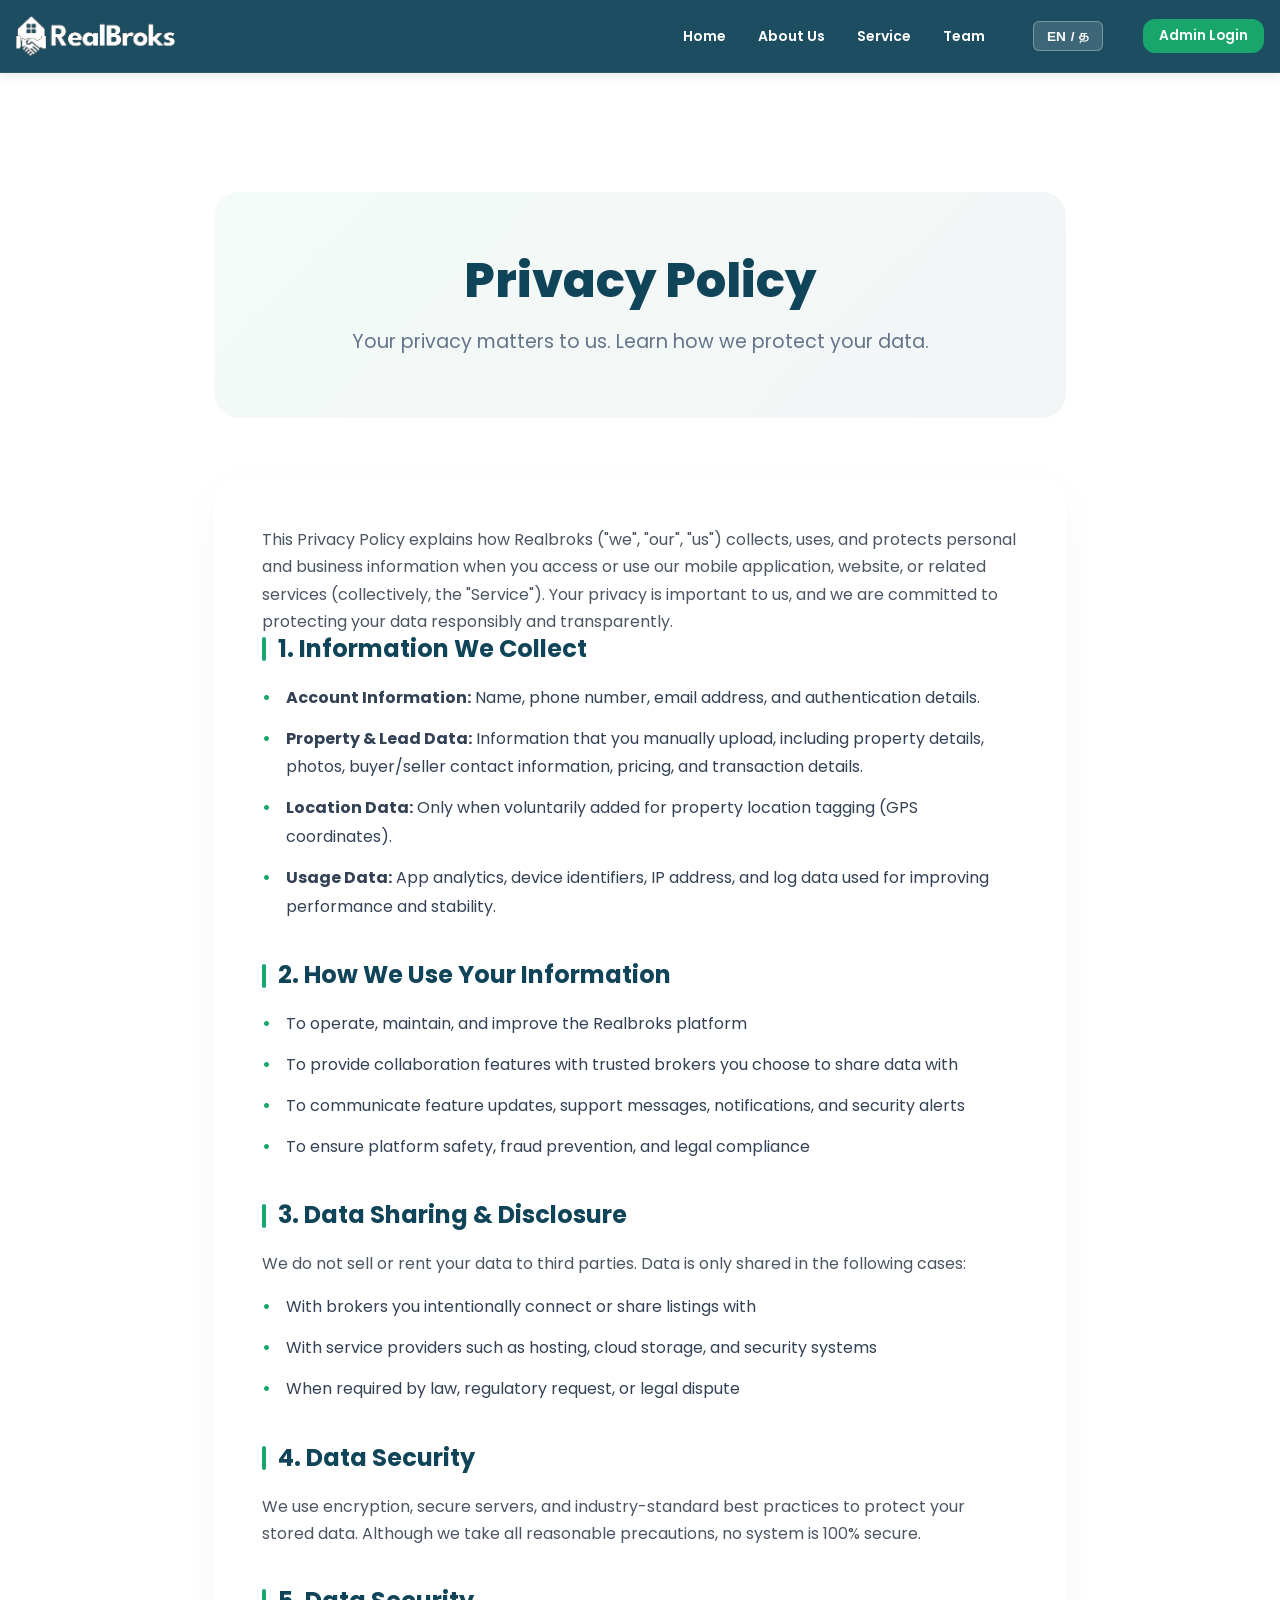
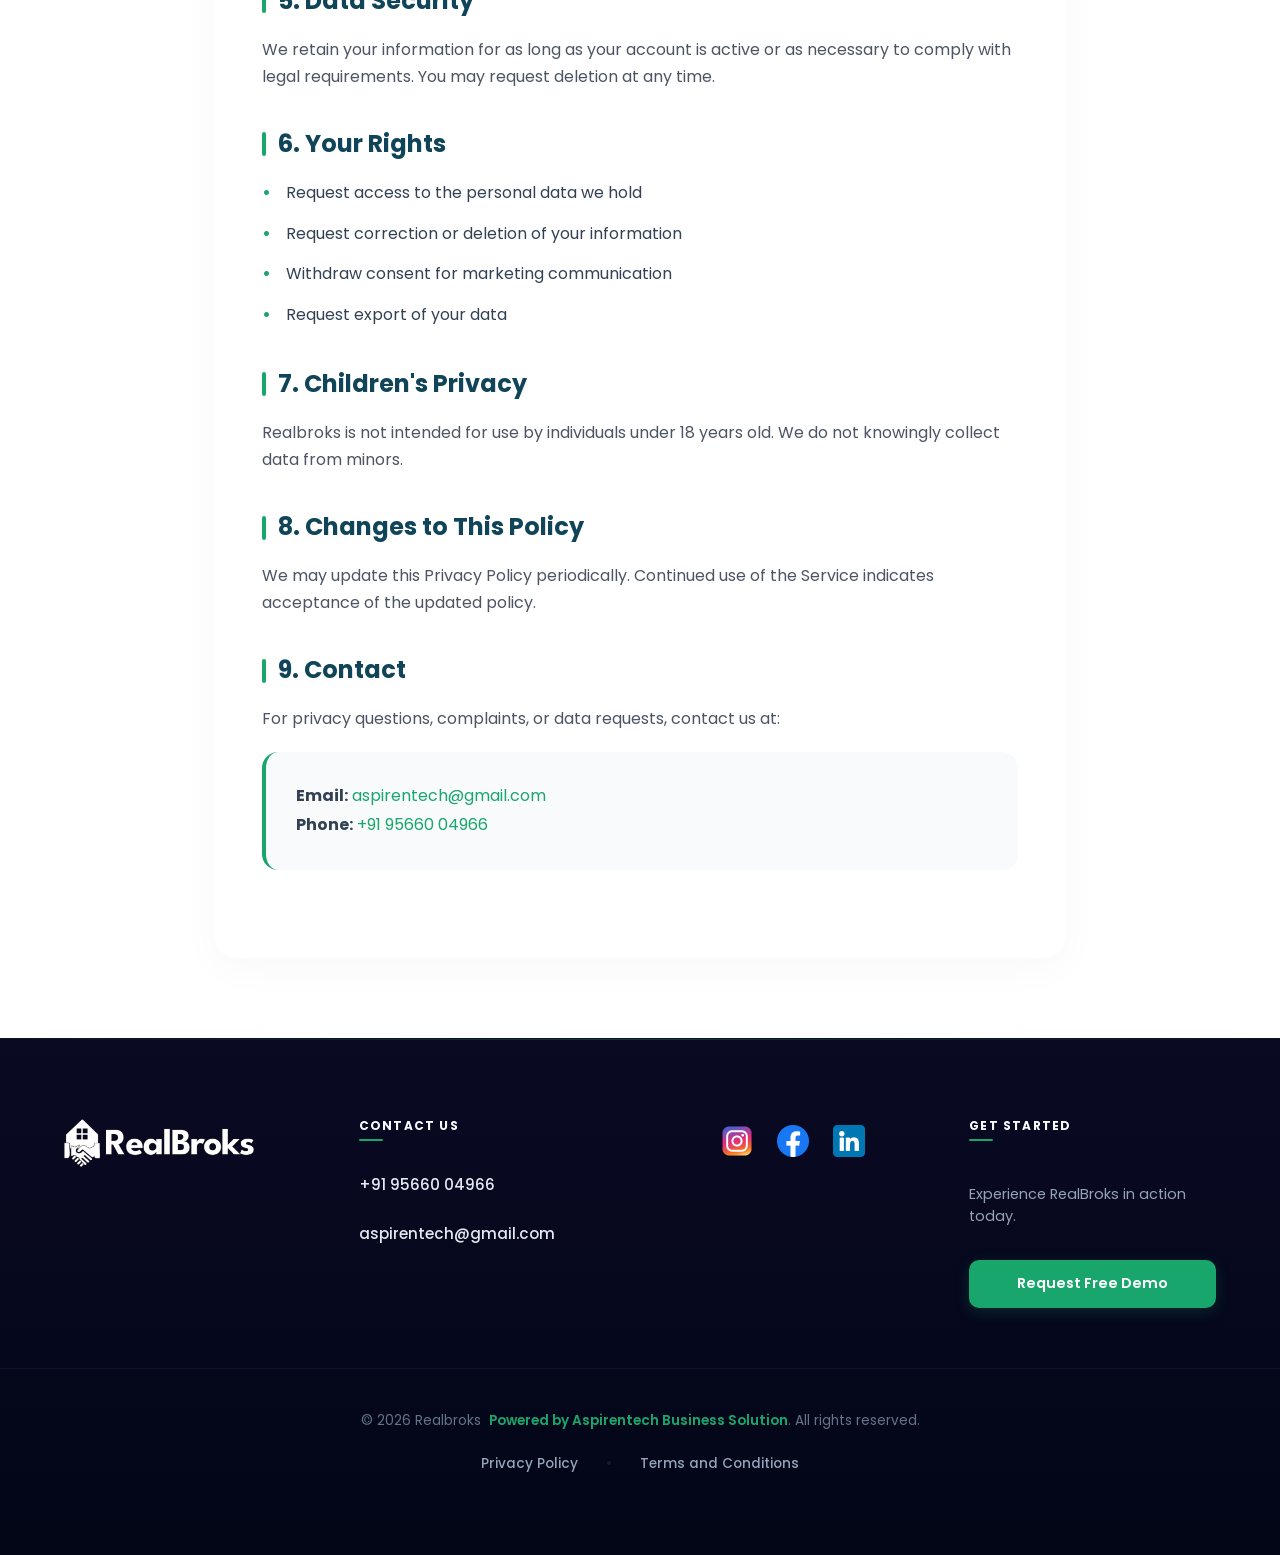
==== privacy/index.html @ 08e3a273 "first commit" ====
<!doctype html>
<html lang="en">

<head>
  <meta charset="utf-8">
  <meta name="viewport" content="width=device-width, initial-scale=1">
  <title>Privacy Policy - RealBroks</title>
  <link href="https://fonts.googleapis.com/css2?family=Nunito+Sans:wght@600;800&display=swap" rel="stylesheet">
  <link rel="icon" type="image/png" sizes="512x512" href="../static/images/favicon_updated.png">
  <link rel="shortcut icon" type="image/png" href="../static/images/favicon_updated.png">
  <link rel="apple-touch-icon" sizes="512x512" href="../static/images/favicon_updated.png">
  <link href="https://fonts.googleapis.com/css2?family=Poppins:wght@400;500;600;700;800&display=swap" rel="stylesheet">
  <link rel="stylesheet" href="../static/css/styles.css">

  <style>
    /* Policy Page Specific Styles */
    .policy-container {
      max-width: 900px;
      margin: 120px auto 80px;
      padding: 0 24px;
    }

    .policy-header {
      text-align: center;
      margin-bottom: 60px;
      padding: 60px 0;
      background: linear-gradient(135deg, rgba(25, 166, 108, 0.05) 0%, rgba(16, 68, 89, 0.05) 100%);
      border-radius: 24px;
    }

    .policy-header h1 {
      font-size: 3rem;
      color: #104459;
      margin-bottom: 16px;
      font-weight: 800;
    }

    .policy-header p {
      font-size: 1.2rem;
      color: #64748b;
      max-width: 600px;
      margin: 0 auto;
    }

    .policy-content {
      background: #ffffff;
      padding: 48px;
      border-radius: 24px;
      box-shadow: 0 10px 40px rgba(0, 0, 0, 0.03);
      line-height: 1.8;
      color: #334155;
    }

    .policy-section {
      margin-bottom: 40px;
    }

    .policy-section h2 {
      font-size: 1.5rem;
      color: #104459;
      margin-bottom: 20px;
      font-weight: 700;
      display: flex;
      align-items: center;
      gap: 12px;
    }

    .policy-section h2::before {
      content: "";
      width: 4px;
      height: 24px;
      background: #19a66c;
      border-radius: 2px;
    }

    .policy-section p {
      margin-bottom: 16px;
    }

    .policy-section ul {
      list-style: none;
      padding-left: 0;
    }

    .policy-section li {
      position: relative;
      padding-left: 24px;
      margin-bottom: 12px;
    }

    .policy-section li::before {
      content: "•";
      position: absolute;
      left: 0;
      color: #19a66c;
      font-weight: bold;
    }

    .contact-info-box {
      background: #f8fafc;
      padding: 30px;
      border-radius: 16px;
      border-left: 4px solid #19a66c;
      margin-top: 20px;
    }

    /* Navbar adjustment for static pages */
    .navbar {
      background: rgba(16, 68, 89, 0.95) !important;
      backdrop-filter: blur(10px);
      box-shadow: 0 2px 10px rgba(0,0,0,0.1);
      position: fixed;
      top: 0;
      width: 100%;
      z-index: 1000;
    }
    
    .navbar .nav-link {
      color: #ffffff !important;
    }

    .lang-toggle-btn {
      background: rgba(255, 255, 255, 0.15);
      border: 1px solid rgba(255, 255, 255, 0.3);
      border-radius: 6px;
      color: #ffffff;
      font-weight: 600;
      font-size: 0.85rem;
      padding: 0.4rem 0.8rem;
      cursor: pointer;
      transition: all 0.3s ease;
      display: flex;
      align-items: center;
      gap: 0.3rem;
    }

    @media (max-width: 768px) {
      .policy-header h1 { font-size: 2.2rem; }
      .policy-content { padding: 30px 20px; }
      .policy-container { margin-top: 100px; }
    }
  </style>
</head>

<body>
  <!-- Header -->
  <nav class="navbar">
    <div class="container">
      <div class="navbar-brand">
        <a href="/">
          <img src="../static/images/RB-White-Logo.png" alt="RealBroks" style="height: 40px;">
        </a>
      </div>
      <ul class="navbar-nav">
        <li><a href="/#home" data-lang="nav-home">Home</a></li>
        <li><a href="/#about" data-lang="nav-about">About Us</a></li>
        <li><a href="/#services" data-lang="nav-services">Service</a></li>
        <li><a href="/#team" data-lang="nav-team">Team</a></li>
        <li style="margin-left: 1rem;">
          <button id="langToggle" class="lang-toggle-btn" aria-label="Switch Language" title="Switch Language">
            <span id="currentLang">EN</span>
            <span class="lang-separator">/</span>
            <span id="nextLang">த</span>
          </button>
        </li>
        <li style="margin-left: 0.5rem;"><a href="/accounts/login/" class="btn btn-primary"
            style="font-size: 0.85rem; padding: 0.4rem 1rem;" data-lang="admin-login">Admin Login</a></li>
      </ul>
    </div>
  </nav>

  <main class="policy-container">
    <div class="policy-header">
      <h1 data-lang="privacy-title">Privacy Policy</h1>
      <p data-lang="privacy-subtitle">Your privacy matters to us. Learn how we protect your data.</p>
    </div>

    <div class="policy-content">
      <p class="mb-5">
        This Privacy Policy explains how Realbroks ("we", "our", "us") collects, uses, and protects personal and business information when you access or use our mobile application, website, or related services (collectively, the "Service"). Your privacy is important to us, and we are committed to protecting your data responsibly and transparently.
      </p>

      <div class="policy-section">
        <h2>1. Information We Collect</h2>
        <ul>
          <li><strong>Account Information:</strong> Name, phone number, email address, and authentication details.</li>
          <li><strong>Property & Lead Data:</strong> Information that you manually upload, including property details, photos, buyer/seller contact information, pricing, and transaction details.</li>
          <li><strong>Location Data:</strong> Only when voluntarily added for property location tagging (GPS coordinates).</li>
          <li><strong>Usage Data:</strong> App analytics, device identifiers, IP address, and log data used for improving performance and stability.</li>
        </ul>
      </div>

      <div class="policy-section">
        <h2>2. How We Use Your Information</h2>
        <ul>
          <li>To operate, maintain, and improve the Realbroks platform</li>
          <li>To provide collaboration features with trusted brokers you choose to share data with</li>
          <li>To communicate feature updates, support messages, notifications, and security alerts</li>
          <li>To ensure platform safety, fraud prevention, and legal compliance</li>
        </ul>
      </div>

      <div class="policy-section">
        <h2>3. Data Sharing & Disclosure</h2>
        <p>We do not sell or rent your data to third parties. Data is only shared in the following cases:</p>
        <ul>
          <li>With brokers you intentionally connect or share listings with</li>
          <li>With service providers such as hosting, cloud storage, and security systems</li>
          <li>When required by law, regulatory request, or legal dispute</li>
        </ul>
      </div>

      <div class="policy-section">
        <h2>4. Data Security</h2>
        <p>We use encryption, secure servers, and industry-standard best practices to protect your stored data. Although we take all reasonable precautions, no system is 100% secure.</p>
      </div>

      <div class="policy-section">
        <h2>5. Data Security</h2>
        <p>We retain your information for as long as your account is active or as necessary to comply with legal requirements. You may request deletion at any time.</p>
      </div>

      <div class="policy-section">
        <h2>6. Your Rights</h2>
        <ul>
          <li>Request access to the personal data we hold</li>
          <li>Request correction or deletion of your information</li>
          <li>Withdraw consent for marketing communication</li>
          <li>Request export of your data</li>
        </ul>
      </div>

      <div class="policy-section">
        <h2>7. Children's Privacy</h2>
        <p>Realbroks is not intended for use by individuals under 18 years old. We do not knowingly collect data from minors.</p>
      </div>

      <div class="policy-section">
        <h2>8. Changes to This Policy</h2>
        <p>We may update this Privacy Policy periodically. Continued use of the Service indicates acceptance of the updated policy.</p>
      </div>

      <div class="policy-section">
        <h2>9. Contact</h2>
        <p>For privacy questions, complaints, or data requests, contact us at:</p>
        <div class="contact-info-box">
          <strong>Email:</strong> <a href="mailto:aspirentech@gmail.com" style="color: #19a66c; text-decoration: none;">aspirentech@gmail.com</a><br>
          <strong>Phone:</strong> <a href="tel:+919566004966" style="color: #19a66c; text-decoration: none;">+91 95660 04966</a>
        </div>
      </div>
    </div>
  </main>

  <!-- Premium Footer -->
  <footer id="main-footer" class="realbroks-footer">
    <div class="footer-content">
      <!-- Brand Column -->
      <div class="footer-column brand-column">
        <img src="../static/images/RB-White-Logo.png" alt="RealBroks Logo" class="footer-logo">
      </div>

      <!-- Contact Information Column -->
      <div class="footer-column contact-column">
        <h4 class="footer-section-label" data-lang="footer-contact">CONTACT INFORMATION:</h4>
        <div class="contact-detail">
          <a href="tel:+918870500106" class="contact-link">+91 95660 04966</a>
        </div>
        <div class="contact-detail">
          <a href="mailto:aspirentech@gmail.com" class="contact-link">aspirentech@gmail.com</a>
        </div>
      </div>

      <!-- Social Icons Column -->
      <div class="footer-column social-column">
        <div class="social-icons">
          <a href="https://www.instagram.com/aspiren_tech/" target="_blank" rel="noopener noreferrer"
            class="social-icon social-icon--instagram" aria-label="Follow RealBroks on Instagram">
            <img src="../static/images/instagram.png" alt="Instagram">
          </a>
          <a href="" target="_blank" rel="noopener noreferrer" class="social-icon social-icon--facebook"
            aria-label="Follow RealBroks on Facebook">
            <img src="../static/images/facebook.png" alt="Facebook">
          </a>
          <a href="https://www.linkedin.com/company/aspirentech/posts/?feedView=all" target="_blank"
            rel="noopener noreferrer" class="social-icon social-icon--linkedin"
            aria-label="Follow RealBroks on LinkedIn">
            <img src="../static/images/linkedin.png" alt="LinkedIn">
          </a>
        </div>
      </div>

      <!-- Demo Call Column -->
      <div class="footer-column demo-column">
        <h4 class="footer-section-label" data-lang="footer-demo">REQUEST A FREE DEMO:</h4>
        <p class="footer-demo-text" data-lang="footer-demo-text">Experience RealBroks in action today.</p>
        <a href="tel:+918870500106" class="btn btn-primary demo-call-btn" data-lang="demo-button">
          Call
        </a>
      </div>

    </div>

    <!-- Footer Bottom -->
    <div class="footer-bottom">
      <p class="copyright">&copy; 2026 Realbroks <a href="https://www.aspirentech.com/" target="_blank"
          rel="noopener noreferrer" class="tecstellar-link" data-lang="powered-by">Powered by Aspirentech Business
          Solution</a>. <span data-lang="rights">All rights reserved.</span></p>

      <div class="footer-links">
        <a href="/privacy/" class="footer-link" data-lang="privacy">Privacy Policy</a>
        <span class="footer-link-separator">•</span>
        <a href="/terms-conditions/" class="footer-link" data-lang="terms">Terms and Conditions</a>
      </div>
    </div>
  </footer>

  <script>
    // Translation data
    const translations = {
      en: {
        'nav-home': 'Home',
        'nav-about': 'About Us',
        'nav-services': 'Service',
        'nav-team': 'Team',
        'admin-login': 'Admin Login',
        'footer-contact': 'CONTACT US',
        'footer-demo': 'GET STARTED',
        'demo-button': 'Request Free Demo',
        'powered-by': 'Powered by Aspirentech Business Solution',
        'rights': 'All rights reserved.',
        'privacy': 'Privacy Policy',
        'terms': 'Terms and Conditions'
      },
      ta: {
        'nav-home': 'முகப்பு',
        'nav-about': 'எங்களை பற்றி',
        'nav-services': 'சேவை',
        'nav-team': 'குழு',
        'admin-login': 'நிர்வாக உள்நுழைவு',
        'footer-contact': 'எங்களைத் தொடர்பு கொள்ளுங்கள்',
        'footer-demo': 'தொடங்குங்கள்',
        'demo-button': 'இலவச டெமோவைக் கோருங்கள்',
        'powered-by': 'Aspirentech Business Solution-ஆல் இயக்கப்படுகிறது',
        'rights': 'அனைத்து உரிமைகளும் பாதுகாக்கப்பட்டவை.',
        'privacy': 'தனியுரிமைக் கொள்கை',
        'terms': 'விதிமுறைகள் மற்றும் நிபந்தனைகள்'
      }
    };

    let currentLang = localStorage.getItem('language') || 'en';

    function updateLanguage(lang) {
      currentLang = lang;
      localStorage.setItem('language', lang);
      document.querySelectorAll('[data-lang]').forEach(element => {
        const key = element.getAttribute('data-lang');
        if (translations[lang] && translations[lang][key]) {
          element.textContent = translations[lang][key];
        }
      });
      const currentLangSpan = document.getElementById('currentLang');
      const nextLangSpan = document.getElementById('nextLang');
      if (currentLangSpan && nextLangSpan) {
        if (lang === 'en') {
          currentLangSpan.textContent = 'EN';
          nextLangSpan.textContent = 'த';
        } else {
          currentLangSpan.textContent = 'த';
          nextLangSpan.textContent = 'EN';
        }
      }
    }

    document.addEventListener('DOMContentLoaded', function () {
      const langToggle = document.getElementById('langToggle');
      if (langToggle) {
        langToggle.addEventListener('click', function () {
          const newLang = currentLang === 'en' ? 'ta' : 'en';
          updateLanguage(newLang);
        });
      }
      updateLanguage(currentLang);
    });
  </script>
</body>

</html>
---- static/css/styles.css ----
/* =============================================
   RealBroks Modern SaaS Design System
   Inspired by BuildFormula layout & spacing
   ============================================= */

/* === CSS Variables === */
/* Custom Scrollbar */
::-webkit-scrollbar {
  width: 10px;
}

::-webkit-scrollbar-track {
  background: #020617;
}

::-webkit-scrollbar-thumb {
  background: #1e293b;
  border-radius: 5px;
  border: 2px solid #020617;
}

::-webkit-scrollbar-thumb:hover {
  background: #19a66c;
}

/* Selection Color */
::selection {
  background-color: rgba(25, 166, 108, 0.3);
  color: #ffffff;
}

:root {
  /* Brand Colors */
  --brand-primary: #19a66c;
  --brand-primary-hover: #158a5a;
  --brand-gradient: linear-gradient(135deg, #0d4a35 0%, #127a52 50%, #19a66c 100%);
  --brand-gradient-dark: linear-gradient(135deg, #0b3b2a 0%, #0f5c42 50%, #158654 100%);
  --brand-on-gradient: #e8f5f0;

  /* Neutral Palette */
  --color-white: #ffffff;
  --color-gray-50: #f9fafb;
  --color-gray-100: #f3f4f6;
  --color-gray-200: #e5e7eb;
  --color-gray-300: #d1d5db;
  --color-gray-400: #9ca3af;
  --color-gray-500: #6b7280;
  --color-gray-600: #4b5563;
  --color-gray-700: #374151;
  --color-gray-800: #1f2937;
  --color-gray-900: #111827;

  /* Semantic Colors */
  --text-primary: #104459;
  --text-secondary: var(--color-gray-600);
  --text-muted: var(--color-gray-500);
  --bg-main: var(--color-white);
  --bg-secondary: var(--color-gray-50);
  --border-color: var(--color-gray-200);

  /* Typography */
  --font-family: 'Poppins', 'DM Sans', ui-sans-serif, system-ui, -apple-system, 'Segoe UI', Roboto, Helvetica, Arial, sans-serif;
  --font-size-xs: 0.75rem;
  --font-size-sm: 0.875rem;
  --font-size-base: 1rem;
  --font-size-lg: 1.125rem;
  --font-size-xl: 1.25rem;
  --font-size-2xl: 1.5rem;
  --font-size-3xl: 1.875rem;
  --font-size-4xl: 2.25rem;
  --font-size-5xl: 3rem;
  --font-size-6xl: 3.75rem;

  /* Spacing */
  --spacing-xs: 0.5rem;
  --spacing-sm: 0.75rem;
  --spacing-md: 1rem;
  --spacing-lg: 1.5rem;
  --spacing-xl: 2rem;
  --spacing-2xl: 3rem;
  --spacing-3xl: 4rem;
  --spacing-4xl: 6rem;

  /* Borders & Radius */
  --radius-sm: 0.5rem;
  --radius-md: 0.75rem;
  --radius-lg: 1rem;
  --radius-xl: 1.5rem;

  /* Shadows */
  --shadow-sm: 0 1px 2px 0 rgba(0, 0, 0, 0.05);
  --shadow-md: 0 4px 6px -1px rgba(0, 0, 0, 0.1);
  --shadow-lg: 0 10px 15px -3px rgba(0, 0, 0, 0.1);
  --shadow-xl: 0 20px 25px -5px rgba(0, 0, 0, 0.1);

  /* Container */
  --container-max-width: 1200px;
  --section-spacing: 5rem;
}

/* === Reset & Base Styles === */
*,
*::before,
*::after {
  box-sizing: border-box;
  margin: 0;
  padding: 0;
}

html {
  -webkit-font-smoothing: antialiased;
  -moz-osx-font-smoothing: grayscale;
  overflow-x: hidden;
}

body {
  margin: 0;
  padding-top: 72px;
  /* Space for fixed navbar */
  font-family: var(--font-family);
  color: var(--text-primary);
  background: var(--bg-main);
  line-height: 1.6;
  font-size: var(--font-size-base);
  overflow-x: hidden;
  width: 100%;
}

/* === Typography === */
h1,
h2,
h3,
h4,
h5,
h6 {
  font-weight: 700;
  line-height: 1.2;
  color: #104459;
}

h1 {
  font-size: var(--font-size-5xl);
  font-weight: 800;
}

h2 {
  font-size: var(--font-size-4xl);
  font-weight: 700;
}

h3 {
  font-size: var(--font-size-2xl);
  font-weight: 600;
}

p {
  line-height: 1.7;
  color: var(--text-secondary);
}

/* === Layout Utilities === */
.container {
  max-width: var(--container-max-width);
  margin: 0 auto;
  padding: 0 var(--spacing-lg);
}

@media (max-width: 768px) {
  .container {
    padding: 0 var(--spacing-md);
  }
}

@media (max-width: 480px) {
  .container {
    padding: 0 var(--spacing-sm);
  }
}

.section {
  padding: var(--section-spacing) 0;
  scroll-margin-top: 90px;
}

.section-sm {
  padding: var(--spacing-3xl) 0;
}

.about-gradient {
  background: linear-gradient(135deg, #f0fdf8 0%, #e8f5f0 50%, #f0f9f7 100%);
}

/* === Navigation === */
.navbar {
  position: fixed;
  top: 0;
  left: 0;
  right: 0;
  width: 100%;
  z-index: 100;
  background: var(--brand-gradient);
  border-bottom: 1px solid rgba(255, 255, 255, 0.08);
  backdrop-filter: blur(10px);
  color: var(--color-white);
  transition: background 0.3s ease, box-shadow 0.3s ease, border-color 0.3s ease;
}

.navbar.scrolled {
  background: var(--color-white);
  box-shadow: var(--shadow-lg);
  border-bottom-color: rgba(0, 0, 0, 0.06);
  color: var(--text-primary);
}

.navbar .container {
  display: flex;
  align-items: center;
  justify-content: space-between;
  height: 72px;
  padding: 0 var(--spacing-md);
  max-width: 100%;
  width: 100%;
  box-sizing: border-box;
}

.navbar-brand {
  display: flex;
  align-items: center;
}

.navbar-brand img {
  height: 36px;
  width: auto;
  display: block;
}

.navbar-nav {
  display: flex;
  align-items: center;
  gap: var(--spacing-xl);
  list-style: none;
  margin: 0;
  padding: 0;

  flex-wrap: nowrap;
}

/* Mobile Navbar Styles */
@media (max-width: 768px) {
  body {
    padding-top: 60px;
  }

  .navbar .container {
    padding: 0 var(--spacing-sm);
    height: auto;
    min-height: 60px;
    flex-wrap: wrap;
  }

  .navbar-brand {
    flex: 0 0 auto;
  }

  .navbar-brand img {
    height: 28px;
  }

  .navbar-nav {
    gap: var(--spacing-sm);
    flex-wrap: wrap;
    justify-content: flex-end;
    flex: 1 1 auto;
  }

  .navbar-nav li {
    margin: 0;
  }

  .navbar-nav li a {
    font-size: 0.75rem;
    padding: 0.3rem 0.5rem;
  }

  .navbar-nav li .lang-toggle-btn {
    font-size: 0.75rem;
    padding: 0.3rem 0.6rem;
  }

  .navbar-nav li .btn-primary {
    font-size: 0.75rem;
    padding: 0.3rem 0.8rem;
  }
}

@media (max-width: 480px) {
  body {
    padding-top: 80px;
    /* Extra space for stacked navbar on very small screens */
  }

  .navbar .container {
    flex-direction: column;
    align-items: flex-start;
    padding: var(--spacing-sm);
    min-height: auto;
  }

  .navbar-brand {
    width: 100%;
    margin-bottom: var(--spacing-xs);
  }

  .navbar-nav {
    width: 100%;
    justify-content: space-between;
    gap: var(--spacing-xs);
  }

  .navbar-nav li {
    flex: 0 0 auto;
  }

  .navbar-nav li a {
    font-size: 0.7rem;
    padding: 0.25rem 0.4rem;
  }

  .navbar-nav li .lang-toggle-btn {
    font-size: 0.7rem;
    padding: 0.25rem 0.5rem;
  }

  .navbar-nav li .btn-primary {
    font-size: 0.7rem;
    padding: 0.25rem 0.6rem;
  }
}

.navbar-nav a {
  text-decoration: none;
  color: var(--color-white);
  font-weight: 600;
  font-size: var(--font-size-sm);
  transition: color 0.2s ease;
}

.navbar-nav a:hover {
  color: var(--brand-on-gradient);
}

.navbar.scrolled .navbar-nav a {
  color: var(--text-primary);
}

.navbar.scrolled .navbar-nav a:hover {
  color: var(--brand-primary);
}

.navbar-nav .nav-dropdown {
  position: relative;
}

.navbar-nav .dropdown-toggle {
  cursor: pointer;
  display: flex;
  align-items: center;
  gap: 0.25rem;
}

.navbar-nav .dropdown-menu {
  position: absolute;
  top: 100%;
  left: 0;
  margin-top: 0.5rem;
  min-width: 240px;
  background: var(--bg-main);
  border: 1px solid var(--border-color);
  border-radius: var(--radius-lg);
  box-shadow: var(--shadow-lg);
  display: none;
  padding: var(--spacing-xs);
}

.navbar-nav .nav-dropdown:hover .dropdown-menu {
  display: block;
}

.dropdown-menu a {
  display: block;
  padding: var(--spacing-sm) var(--spacing-md);
  border-radius: var(--radius-sm);
  color: var(--text-primary);
  transition: background 0.2s ease;
}

.dropdown-menu a:hover {
  background: var(--bg-secondary);
  color: var(--brand-primary);
}

/* === Buttons === */
.btn {
  display: inline-flex;
  align-items: center;
  justify-content: center;
  padding: 0.75rem 1.5rem;
  font-weight: 600;
  font-size: var(--font-size-sm);
  border-radius: var(--radius-md);
  text-decoration: none;
  cursor: pointer;
  border: none;
  transition: all 0.2s ease;
  font-family: var(--font-family);
}

.btn-primary {
  background: var(--brand-primary);
  color: var(--color-white);
}

.admin-login__icon {
  font-size: 0.8em;
  line-height: 1;
  margin-right: 0.4rem;
  display: inline-flex;
  align-items: center;
}

.btn-primary:hover {
  background: var(--brand-primary-hover);
  transform: translateY(-1px);
  box-shadow: var(--shadow-md);
}

.btn-secondary {
  background: var(--color-white);
  color: var(--text-primary);
  border: 2px solid var(--border-color);
}

.btn-secondary:hover {
  border-color: var(--brand-primary);
  color: var(--brand-primary);
}

.btn-lg {
  padding: 1rem 2rem;
  font-size: var(--font-size-base);
}

/* === Hero Section === */
.hero {
  padding: var(--spacing-4xl) 0;
  background: linear-gradient(180deg, var(--bg-secondary) 0%, var(--bg-main) 100%);
}

.hero-brand {
  background: var(--brand-gradient);
  color: var(--brand-on-gradient);
  min-height: 80vh;
  display: flex;
  align-items: center;
  position: relative;
  overflow: hidden;
  padding: 70px 0 85px;
}

.hero-brand::before {
  content: "";
  position: absolute;
  inset: 0;

  background-image: url("data:image/svg+xml,%3Csvg xmlns='http://www.w3.org/2000/svg' width='260' height='260' viewBox='0 0 260 260'%3E%3Cg fill='none' stroke='rgba(255,255,255,0.16)' stroke-width='2' stroke-linecap='round' stroke-linejoin='round'%3E%3Cpath d='M30 76 L54 56 L78 76'/%3E%3Cpath d='M38 76 V104 H70 V76'/%3E%3Cpath d='M48 104 V92 H60 V104'/%3E%3Cpath d='M176 84 L196 66 L216 84'/%3E%3Cpath d='M182 84 V108 H210 V84'/%3E%3Cpath d='M190 108 V98 H202 V108'/%3E%3Cpath d='M150 140 L170 120 L190 140'/%3E%3Cpath d='M156 140 V168 H184 V140'/%3E%3Cpath d='M164 168 V156 H176 V168'/%3E%3Cpath d='M86 196 L104 182 L122 196'/%3E%3Cpath d='M90 196 V220 H118 V196'/%3E%3Cpath d='M96 220 V208 H112 V220'/%3E%3Cpath d='M118 216 C140 202 170 202 192 216'/%3E%3Ccircle cx='214' cy='148' r='5'/%3E%3Ccircle cx='136' cy='120' r='4'/%3E%3C/g%3E%3C/svg%3E");
  background-size: 260px 260px;
  background-repeat: repeat;
  opacity: 0.5;
  pointer-events: none;
  z-index: 0;
  animation: heroPatternFloat 5s ease-in-out infinite;
}

.hero-brand::after {
  content: "";
  position: absolute;
  inset: 0;
  background-image: url("data:image/svg+xml,%3Csvg xmlns='http://www.w3.org/2000/svg' width='320' height='320' viewBox='0 0 320 320'%3E%3Cg fill='none' stroke='rgba(255,255,255,0.2)' stroke-width='2' stroke-linecap='round' stroke-linejoin='round'%3E%3Cpath d='M40 90 L62 72 L84 90'/%3E%3Cpath d='M46 90 V114 H78 V90'/%3E%3Cpath d='M54 114 V102 H70 V114'/%3E%3Cpath d='M210 190 L232 172 L254 190'/%3E%3Cpath d='M216 190 V214 H248 V190'/%3E%3Cpath d='M224 214 V202 H240 V214'/%3E%3C/g%3E%3C/svg%3E");
  background-size: 320px 320px;
  background-repeat: repeat;
  opacity: 0.8;
  pointer-events: none;
  z-index: 0;
  animation: heroPatternFloat 6s ease-in-out infinite reverse;
}

@keyframes heroPatternFloat {
  0% {
    transform: translateY(0);
  }

  50% {
    transform: translateY(-8px);
  }

  100% {
    transform: translateY(0);
  }
}

.hero-asset-right {
  position: absolute;
  top: -28px;
  right: max(2rem, 1in);
  width: min(480px, 46vw);
  max-width: calc(50vw - 2rem);
  height: auto;
  object-fit: contain;
  z-index: 2;
  pointer-events: none;
  filter: drop-shadow(0 22px 40px rgba(0, 0, 0, 0.25));
  transform: translate3d(0, 0, 0);
  transition: transform 0.2s ease, filter 0.25s ease;
  will-change: transform, filter;
}

@media (max-width: 1024px) {
  .hero-asset-right {
    right: 1rem;
    width: min(400px, 45vw);
    max-width: calc(50vw - 1rem);
  }
}

@media (max-width: 768px) {
  .hero-asset-right {
    position: relative;
    top: 0;
    right: auto;
    width: 100%;
    max-width: 100%;
    margin: 2rem auto;
    display: block;
    transform: translate(0, 0) !important;
  }

  .hero-brand>div {
    display: flex;
    flex-direction: column;
    align-items: center;
    min-height: auto !important;
    margin-bottom: 1rem !important;
    padding: 0 var(--spacing-md);
  }

  .hero-brand__content {
    margin-left: 0 !important;
    margin-top: 1rem !important;
    text-align: center;
    max-width: 100%;
    padding: 0;
    width: 100%;
  }

  .hero-brand__text {
    min-height: auto !important;
  }

  .hero-store-placeholders {
    justify-content: center !important;
    position: relative !important;
    left: auto !important;
    bottom: auto !important;
    margin-top: 1.5rem;
    gap: 12px !important;
  }

  .store-placeholder {
    width: 140px !important;
    height: 44px !important;
  }

  .hero-brand__content h1 {
    font-size: clamp(1.5rem, 6vw, 2rem) !important;
    margin-bottom: var(--spacing-sm) !important;
  }

  .hero-brand__content p {
    font-size: clamp(0.85rem, 3vw, 0.95rem) !important;
    margin-top: 0.5rem !important;
  }
}

@media (max-width: 480px) {
  .hero-brand>div {
    padding: 0 var(--spacing-sm);
  }

  .hero-asset-right {
    margin: 1rem auto;
  }

  .hero-brand__content {
    margin-top: 0.5rem !important;
  }

  .hero-store-placeholders {
    flex-direction: column;
    align-items: center;
    gap: 10px !important;
  }

  .store-placeholder {
    width: 160px !important;
    height: 48px !important;
  }
}

.hero-brand .container {
  display: flex;
  justify-content: flex-start;
  width: 100%;
  padding-left: var(--spacing-md);
  padding-right: var(--spacing-md);
  position: relative;
  z-index: 1;
}

.hero-brand::after {
  content: "";
  position: absolute;
  left: 0;
  right: 0;
  bottom: 0;
  height: 0;
  background: none;
  z-index: 1;
  pointer-events: none;
}

.hero-wave {

  position: absolute;
  width: 320px;
  height: 320px;
  opacity: 1;
  pointer-events: none;
}

.hero-wave--tl {
  top: -60px;
  left: -80px;
}

.hero-wave--br {
  bottom: -80px;
  right: -110px;
  transform: rotate(6deg);
}

.hero-circle {
  position: absolute;
  border-radius: 50%;
  border: 2px solid rgba(255, 255, 255, 0.14);
  pointer-events: none;
}

.hero-circle--lg {
  width: 220px;
  height: 220px;
  left: 8%;
  top: 12%;
  border-color: rgba(255, 255, 255, 0.18);
}

.hero-circle--md {
  width: 150px;
  height: 150px;
  right: 14%;
  bottom: 18%;
  border-color: rgba(255, 255, 255, 0.14);
}

.hero-circle--sm {
  width: 90px;
  height: 90px;
  right: 18%;
  bottom: 24%;
  border-color: rgba(255, 255, 255, 0.12);
}

.hero-circle--white {
  width: 1500px;
  height: 1500px;
  right: -350px;
  top: 360px;
  background: #ffffff;
  border: none;
  opacity: 1;
}

/* Tilted diamond card over the circle */
.hero-card {
  position: absolute;
  width: 300px;
  height: 300px;
  right: 260px;
  top: 200px;
  background: transparent;
  padding: 0;
  border-radius: 28px;
  box-shadow: 0 24px 50px rgba(0, 0, 0, 0.25),
    0 8px 16px rgba(0, 0, 0, 0.15),
    inset 0 -3px 6px rgba(0, 0, 0, 0.05);
  display: none;
  place-items: center;
  z-index: 3;
  transform-style: preserve-3d;
  transition: transform 0.1s ease-out;
  transform: rotate(-45deg);
}

.hero-card__inner {
  width: 100%;
  height: 100%;
  display: flex;
  align-items: center;
  justify-content: center;
  color: #104459;
  font-weight: 700;
  clip-path: polygon(50% 0%,
      100% 50%,
      50% 100%,
      0% 50%);
  border-radius: 22px;
  background: #ffffff;
  overflow: hidden;
  transform: rotate(45deg);
}

.hero-brand__content {
  position: relative;
  z-index: 2;
}

.hero-brand__content {
  text-align: left;
  max-width: 560px;
  margin: 0;
  margin-top: 2rem;
}

.hero-brand__text {
  min-height: clamp(170px, 22vw, 230px);
}

.hero-brand__content h1 {
  color: #ffffff;
  font-size: clamp(2rem, 5.5vw, 3.2rem);
  margin: 0 0 var(--spacing-md);
  line-height: 1.15;
}

.hero-brand__content p {
  color: #d2ede1;
  font-size: clamp(0.9rem, 1.6vw, 1.05rem);
  margin: 1rem 0 0;
  line-height: 1.7;
}

.hero-brand__actions {
  display: flex;
  gap: 0.75rem;
  justify-content: flex-start;
  margin-top: 1.5rem;
  flex-wrap: wrap;
}

.hero-store-links {
  align-items: center;
  gap: -0.05rem;
}

.hero-store-link {
  display: inline-flex;
  align-items: center;
  justify-content: center;
  transition: transform 0.2s ease, filter 0.2s ease;
}

.hero-store-link img {
  height: 100px;
  width: 300px;
  display: block;
  object-fit: contain;
}

.hero-store-link:hover {
  transform: translateY(-2px);
  filter: drop-shadow(0 10px 18px rgba(0, 0, 0, 0.25));
}

.hero-brand__actions .btn {
  padding: 0.65rem 1.45rem;
  font-size: 0.9rem;
}

.hero-brand__ghost {
  border: 2px solid #ffffff;
  background: transparent;
  color: #ffffff;
}

.hero-brand__ghost:hover {
  background: rgba(255, 255, 255, 0.1);
  color: #ffffff;
}

.hero-brand__solid {
  background: linear-gradient(90deg, #19a66c 0%, #158a5a 100%);
  border: none;
  color: #ffffff;
  box-shadow: 0 8px 24px rgba(21, 138, 90, 0.35);
}

.hero-brand__solid:hover {
  transform: translateY(-1px);
  box-shadow: 0 10px 30px rgba(21, 138, 90, 0.4);
}

.hero-grid {
  display: grid;
  grid-template-columns: 1fr;
  gap: var(--spacing-3xl);
  align-items: center;
}

@media (min-width: 768px) {
  .hero-grid {
    grid-template-columns: 1.1fr 0.9fr;
  }
}

.hero-content h1 {
  margin-bottom: var(--spacing-lg);
  line-height: 1.1;
}

.hero-content p {
  font-size: var(--font-size-xl);
  margin-bottom: var(--spacing-xl);
  color: var(--text-secondary);
}

.hero-actions {
  display: flex;
  gap: var(--spacing-md);
  flex-wrap: wrap;
}

.hero-image {
  display: flex;
  justify-content: center;
  align-items: center;
}

.hero-image img {
  width: 100%;
  max-width: 500px;
  height: auto;
}

/* === Feature Sections === */
.feature-section {
  padding: var(--section-spacing) 0;
}

.feature-section:nth-child(even) {
  background: var(--bg-secondary);
}

.feature-grid {
  display: grid;
  grid-template-columns: 1fr;
  gap: var(--spacing-3xl);
  align-items: center;
}

@media (min-width: 768px) {
  .feature-grid {
    grid-template-columns: 1fr 1fr;
  }

  .feature-grid.reverse {
    direction: rtl;
  }

  .feature-grid.reverse>* {
    direction: ltr;
  }
}

.feature-content h2 {
  margin-bottom: var(--spacing-lg);
}

.feature-content h3 {
  margin-bottom: var(--spacing-md);
  color: var(--text-primary);
}

.feature-content p {
  margin-bottom: var(--spacing-lg);
  font-size: var(--font-size-lg);
  line-height: 1.7;
}

.feature-list {
  list-style: none;
  padding: 0;
  margin: var(--spacing-lg) 0 0 0;
  flex-grow: 1;
  display: flex;
  flex-direction: column;
}

.feature-list li {
  padding: var(--spacing-sm) 0 var(--spacing-sm) var(--spacing-xl);
  position: relative;
  color: var(--text-secondary);
  font-size: var(--font-size-sm);
  line-height: 1.6;
  transition: color 0.3s ease;
}

.card:hover .feature-list li {
  color: var(--text-primary);
}

.feature-list li::before {
  content: "✓";
  position: absolute;
  left: 0;
  color: var(--brand-primary);
  font-weight: bold;
  font-size: var(--font-size-base);
}

.feature-image {
  display: flex;
  justify-content: center;
  align-items: center;
}

.feature-image img {
  width: 100%;
  max-width: 600px;
  height: auto;
  border-radius: var(--radius-xl);
  box-shadow: var(--shadow-lg);
}

/* === Card Grid === */
.card-grid {
  display: grid;
  grid-template-columns: repeat(2, 1fr);
  gap: var(--spacing-xl);
}

@media (min-width: 640px) {
  .card-grid {
    grid-template-columns: repeat(2, 1fr);
  }
}

@media (min-width: 1024px) {
  .card-grid {
    grid-template-columns: repeat(4, 1fr);
  }
}

.card {
  background: var(--bg-main);
  border: 1px solid var(--border-color);
  border-radius: var(--radius-lg);
  padding: var(--spacing-md);
  transition: all 0.3s ease;
  position: relative;
  overflow: hidden;
  border-top: 4px solid var(--brand-primary);
  display: flex;
  flex-direction: column;
  height: 100%;
}

.card::before {
  content: "";
  position: absolute;
  bottom: 0;
  left: 0;
  width: 0;
  height: 3px;
  background: linear-gradient(90deg, var(--brand-primary), transparent);
  transition: width 0.4s cubic-bezier(0.34, 1.56, 0.64, 1);
}

.card:hover::before {
  width: 100%;
}

.card:hover {
  box-shadow: 0 12px 24px rgba(25, 166, 108, 0.12);
  transform: translateY(-6px);
  border-color: var(--brand-primary);
}

.card h3 {
  margin-bottom: var(--spacing-sm);
  font-size: var(--font-size-lg);
  font-weight: 700;
  color: var(--text-primary);
  line-height: 1.4;
}

.card p {
  color: var(--text-secondary);
  font-size: var(--font-size-sm);
}

.card-icon {
  width: 48px;
  height: 48px;
  background: linear-gradient(135deg, rgba(25, 166, 108, 0.15), rgba(25, 166, 108, 0.05));
  border: 2px solid rgba(25, 166, 108, 0.2);
  border-radius: var(--radius-md);
  display: flex;
  align-items: center;
  justify-content: center;
  margin-bottom: var(--spacing-md);
  font-size: var(--font-size-2xl);
  transition: all 0.3s ease;
}

.card:hover .card-icon {
  background: linear-gradient(135deg, rgba(25, 166, 108, 0.25), rgba(25, 166, 108, 0.1));
  border-color: var(--brand-primary);
  transform: scale(1.1) rotate(5deg);
}

/* === Stats Section === */
.stats-section {
  background: var(--brand-primary);
  color: var(--color-white);
  padding: var(--spacing-3xl) 0;
}

.stats-grid {
  display: grid;
  grid-template-columns: repeat(auto-fit, minmax(200px, 1fr));
  gap: var(--spacing-2xl);
  text-align: center;
}

.stat-item h3 {
  font-size: var(--font-size-4xl);
  color: var(--color-white);
  margin-bottom: var(--spacing-xs);
}

.stat-item p {
  color: rgba(255, 255, 255, 0.9);
  font-size: var(--font-size-base);
}

/* === CTA Section === */
.cta-section {
  background: linear-gradient(135deg, rgba(12, 74, 47, 0.6) 0%, rgba(20, 83, 45, 0.6) 100%),
    url('/static/images/front-view-man-working-as-real-estate-agent.jpg') center/cover no-repeat;
  color: var(--color-white);
  padding: var(--spacing-4xl) 0;
  text-align: center;
}

.cta-section h2 {
  color: var(--color-white);
  margin-bottom: var(--spacing-lg);
}

.cta-section p {
  font-size: var(--font-size-xl);
  color: rgba(255, 255, 255, 0.9);
  margin-bottom: var(--spacing-xl);
  max-width: 700px;
  margin-left: auto;
  margin-right: auto;
}

.cta-section .btn-primary {
  background: var(--brand-primary);
}

/* CTA Corner Support Actions */
.cta-corner-actions {
  position: fixed;
  right: 22px;
  bottom: 22px;
  display: flex;
  flex-direction: column;
  gap: 12px;
  z-index: 999;
}

.cta-action {
  position: relative;
  width: 52px;
  height: 52px;
  border-radius: 16px;
  display: inline-flex;
  align-items: center;
  justify-content: center;
  background: linear-gradient(135deg, #ffffff 0%, #f1fff7 100%);

  border: 1px solid rgba(25, 166, 108, 0.25);
  box-shadow: 0 18px 35px rgba(15, 118, 85, 0.22), 0 6px 14px rgba(15, 23, 42, 0.08);
  color: #19a66c;
  text-decoration: none;
  transition: transform 0.2s ease, box-shadow 0.2s ease, background 0.2s ease;
  backdrop-filter: blur(10px);
}

.cta-action svg {
  width: 22px;
  height: 22px;
  fill: currentColor;
}

.cta-action::after {
  content: attr(data-label);
  position: absolute;
  right: calc(100% + 10px);
  padding: 6px 10px;
  border-radius: 999px;
  background: rgba(255, 255, 255, 0.96);
  color: #0f766e;
  font-size: 0.75rem;
  font-weight: 600;
  letter-spacing: 0.2px;
  white-space: nowrap;
  box-shadow: 0 10px 24px rgba(15, 118, 85, 0.2);
  opacity: 0;
  transform: translateX(6px);
  pointer-events: none;
  transition: opacity 0.2s ease, transform 0.2s ease;
}

.cta-action:hover {
  transform: translateY(-3px);
  box-shadow: 0 24px 40px rgba(15, 118, 85, 0.28), 0 8px 18px rgba(15, 23, 42, 0.1);
  background: linear-gradient(135deg, #ffffff 0%, #eafff4 100%);
}

.cta-action:hover::after {
  opacity: 1;
  transform: translateX(0);
}

.cta-action:focus-visible {
  outline: 3px solid rgba(25, 166, 108, 0.35);
  outline-offset: 3px;
}

@media (max-width: 768px) {
  .cta-corner-actions {
    right: 12px;
    bottom: 12px;
    gap: 8px;
  }

  .cta-action {
    width: 46px;
    height: 46px;
    border-radius: 14px;
  }

  .cta-action svg {
    width: 20px;
    height: 20px;
  }

  .cta-action::after {
    display: none;
  }

  /* CTA Section Mobile Styles */
  #menu {
    padding: 30px 0 !important;
  }

  #menu .container>div {
    grid-template-columns: 1fr !important;
    gap: 20px !important;
    max-width: 100% !important;
  }

  #menu .cta-reveal {
    padding: 24px !important;
    border-radius: 16px !important;
  }

  #menu .cta-reveal h2.cta-item {
    font-size: 1.4rem !important;
    margin-bottom: 0.25rem !important;
  }

  #menu .cta-reveal h2.cta-item:last-of-type {
    font-size: 1.3rem !important;
    margin-bottom: 0.5rem !important;
  }

  #menu .cta-reveal p.cta-item {
    font-size: 0.95rem !important;
    line-height: 1.5 !important;
    margin-bottom: 1.25rem !important;
  }

  #menu .cta-reveal .cta-item img[alt="App Store"],
  #menu .cta-reveal .cta-item img[alt="Play Store"] {
    height: 60px !important;
  }

  #menu .cta-reveal .cta-item span[data-lang="download-app"] {
    font-size: 0.85rem !important;
    width: 100%;
    display: block;
    margin-bottom: 0.75rem;
  }

  #menu .cta-reveal .cta-item>div[style*="display: flex"] {
    flex-direction: column;
    align-items: flex-start !important;
    gap: 0.75rem !important;
  }

  #menu #phoneImage.cta-phone {
    transform: perspective(1000px) rotateY(0deg) rotateX(0deg) !important;
    max-width: 280px !important;
    margin: 0 auto;
  }

  /* Hide or reduce decorative elements on mobile */
  #menu svg[style*="position: absolute"] {
    opacity: 0.1 !important;
    width: 150px !important;
    height: 150px !important;
  }

  #menu div[style*="position: absolute"][style*="border:"] {
    width: 40px !important;
    height: 40px !important;
  }

  #menu div[style*="position: absolute"][style*="background: radial-gradient"] {
    width: 150px !important;
    height: 150px !important;
  }
}

@media (max-width: 480px) {
  #menu {
    padding: 24px 0 !important;
  }

  #menu .cta-reveal {
    padding: 20px !important;
    border-radius: 12px !important;
  }

  #menu .cta-reveal h2.cta-item {
    font-size: 1.25rem !important;
  }

  #menu .cta-reveal h2.cta-item:last-of-type {
    font-size: 1.15rem !important;
  }

  #menu .cta-reveal p.cta-item {
    font-size: 0.9rem !important;
    margin-bottom: 1rem !important;
  }

  #menu .cta-reveal .cta-item img[alt="App Store"],
  #menu .cta-reveal .cta-item img[alt="Play Store"] {
    height: 50px !important;
  }

  #menu .cta-reveal .cta-item span[data-lang="download-app"] {
    font-size: 0.8rem !important;
  }

  #menu #phoneImage.cta-phone {
    max-width: 240px !important;
  }

  /* Hide most decorative elements on very small screens */
  #menu svg[style*="position: absolute"],
  #menu div[style*="position: absolute"][style*="border:"],
  #menu div[style*="position: absolute"][style*="background: radial-gradient"] {
    display: none !important;
  }
}

/* AI Assistant Chat Widget */
.rb-chat {
  position: fixed;
  right: 22px;
  bottom: 210px;
  z-index: 1000;
  font-family: var(--font-family);
}

.rb-chat__toggle {

  position: relative;
  display: inline-flex;
  align-items: center;
  justify-content: center;
  width: 52px;
  height: 52px;
  padding: 0;
  border-radius: 16px;
  border: 1px solid rgba(25, 166, 108, 0.25);
  background: linear-gradient(135deg, #ffffff 0%, #f1fff7 100%);
  color: #19a66c;
  font-weight: 700;
  box-shadow: 0 18px 35px rgba(15, 118, 85, 0.22), 0 6px 14px rgba(15, 23, 42, 0.08);
  cursor: pointer;
  transition: transform 0.2s ease, box-shadow 0.2s ease, background 0.2s ease;
}

.rb-chat__toggle:hover {
  transform: translateY(-3px);
  box-shadow: 0 24px 40px rgba(15, 118, 85, 0.28), 0 8px 18px rgba(15, 23, 42, 0.1);
  background: linear-gradient(135deg, #ffffff 0%, #eafff4 100%);
}

.rb-chat__icon {
  display: inline-flex;
  align-items: center;
  justify-content: center;
  line-height: 1;
  transform-origin: center;
  transition: transform 0.18s ease;
}

.rb-chat__icon svg {
  width: 22px;
  height: 22px;
  stroke: currentColor;
}

@keyframes rbChatShrink {
  0% {
    transform: scale(1);
  }

  50% {
    transform: scale(0.88);
  }

  100% {
    transform: scale(1);
  }
}

.rb-chat--shrink .rb-chat__icon {
  animation: rbChatShrink 220ms ease;
}

.rb-chat__toggle:active .rb-chat__icon,
.rb-chat__toggle:focus-visible .rb-chat__icon {
  animation: rbChatShrink 180ms ease;
}

.rb-chat__text {
  position: absolute;
  width: 1px;
  height: 1px;
  padding: 0;
  margin: -1px;
  overflow: hidden;
  clip: rect(0, 0, 0, 0);
  white-space: nowrap;
  border: 0;
}

.rb-chat--peek .rb-chat__toggle {
  width: 52px;
  border-radius: 16px;
  padding: 0;
  justify-content: center;
  gap: 0;
}

.rb-chat--peek .rb-chat__text {
  position: absolute;
  width: 1px;
  height: 1px;
  margin: -1px;
  overflow: hidden;
  clip: rect(0, 0, 0, 0);
  white-space: nowrap;
  border: 0;
}

.rb-chat__status {
  display: none;
  position: absolute;
  right: 6px;
  bottom: 6px;
  width: 10px;
  height: 10px;
  border-radius: 50%;
  background: #22c55e;
  box-shadow: 0 0 0 3px #ffffff;
}

.rb-chat__panel {
  position: absolute;
  right: 0;
  bottom: 56px;
  width: 300px;
  border-radius: 18px;
  background: #ffffff;
  box-shadow: 0 30px 60px rgba(15, 118, 85, 0.25);
  overflow: hidden;
  opacity: 0;
  transform: translateY(12px);
  pointer-events: none;
  transition: opacity 0.2s ease, transform 0.2s ease;
}

.rb-chat__panel.is-open {
  opacity: 1;
  transform: translateY(0);
  pointer-events: auto;
}

.rb-chat__header {
  display: flex;
  justify-content: space-between;
  align-items: center;
  padding: 14px 16px;
  background: linear-gradient(135deg, #0f766e 0%, #22c55e 100%);
  color: #ffffff;
}

.rb-chat__header span {
  display: block;
  font-size: 0.75rem;
  opacity: 0.9;
}

.rb-chat__close {
  background: transparent;
  border: none;
  color: #ffffff;
  font-size: 1rem;
  cursor: pointer;
}

.rb-chat__body {
  padding: 16px;
  background: #f9fafb;
  max-height: 220px;
  overflow-y: auto;
}

.rb-chat__bubble {
  background: #ffffff;
  color: #0f172a;
  padding: 10px 12px;
  border-radius: 14px 14px 14px 4px;
  box-shadow: 0 8px 20px rgba(15, 118, 85, 0.12);
  font-weight: 600;
  font-size: 0.9rem;
  margin-bottom: 10px;
}

.rb-chat__bubble--user {
  margin-left: auto;
  background: #eafff4;
  color: #0f766e;
  border-radius: 14px 14px 4px 14px;
  box-shadow: 0 10px 22px rgba(15, 118, 85, 0.16);
}

.rb-chat__footer {
  display: flex;
  gap: 8px;
  padding: 12px 14px 14px;
  background: #ffffff;
  border-top: 1px solid rgba(15, 23, 42, 0.06);
}

.rb-chat__footer input {
  flex: 1;
  border: 1px solid rgba(15, 23, 42, 0.1);
  border-radius: 12px;
  padding: 8px 10px;
  font-size: 0.85rem;
}

.rb-chat__footer button {
  border: none;
  background: #19a66c;
  color: #ffffff;
  padding: 8px 12px;
  border-radius: 12px;
  font-weight: 600;
}

@media (max-width: 768px) {
  .rb-chat {
    right: 12px;
    bottom: 180px;
  }

  .rb-chat__panel {
    width: 260px;
  }
}

/* === Partners Section === */
.partners-section {
  padding: var(--spacing-xl) 0;
  background: url('/static/images/hand.png') no-repeat center center;
  background-size: cover;
  background-attachment: fixed;
  position: relative;
  overflow: hidden;
  min-height: 500px;
}

.partners-section::before {
  content: '';
  position: absolute;
  top: 0;
  left: 0;
  right: 0;
  bottom: 0;
  background: rgba(0, 0, 0, 0.7);
  z-index: 1;
}

.partners-section>* {
  position: relative;
  z-index: 2;
}

.partners-section .section-header {
  text-align: left;
  margin-bottom: 0;
}

.partners-section .section-label {
  color: var(--brand-primary);
}

.partners-section .section-title {
  color: #ffffff;
}

.partners-section .section-description {
  color: #cccccc;
}

/* Marquee Carousel */
.marquee-section {
  position: relative;
  margin-bottom: var(--spacing-3xl);
  background: var(--bg-main);
  border: 1px solid var(--border-color);
  border-radius: var(--radius-xl);
  padding: var(--spacing-2xl) 0;
  overflow: hidden;
}

.marquee-container {
  width: 100%;
  overflow: hidden;
  position: relative;
}

.marquee-content {
  display: flex;
  gap: var(--spacing-3xl);
  animation: marqueeScroll 40s linear infinite;
  will-change: transform;
  padding: 0 var(--spacing-2xl);
}

.marquee-content:hover {
  animation-play-state: paused;
}

@keyframes marqueeScroll {
  0% {
    transform: translateX(0);
  }

  100% {
    transform: translateX(-50%);
  }
}

.marquee-logo {
  display: flex;
  flex-direction: column;
  align-items: center;
  gap: var(--spacing-sm);
  min-width: 140px;
  text-decoration: none;
  color: var(--text-primary);
  transition: all 0.3s ease;
  padding: var(--spacing-md);
  border-radius: var(--radius-md);
  cursor: pointer;
  font-size: var(--font-size-sm);
  font-weight: 500;
  flex-shrink: 0;
}

.marquee-logo:hover {
  color: var(--brand-primary);
  transform: scale(1.05);
  background: rgba(25, 166, 108, 0.05);
}

.marquee-logo-img {
  width: 56px;
  height: 56px;
  object-fit: contain;
  padding: var(--spacing-md);
  background: linear-gradient(135deg, rgba(25, 166, 108, 0.1), rgba(25, 166, 108, 0.05));
  border: 2px solid rgba(25, 166, 108, 0.15);
  border-radius: var(--radius-md);
  transition: all 0.3s ease;
}

.marquee-logo:hover .marquee-logo-img {
  border-color: var(--brand-primary);
  background: linear-gradient(135deg, rgba(25, 166, 108, 0.2), rgba(25, 166, 108, 0.1));
  transform: scale(1.1);
}

.marquee-logo-inner {
  width: 56px;
  height: 56px;
  background: linear-gradient(135deg, rgba(25, 166, 108, 0.1), rgba(25, 166, 108, 0.05));
  border: 2px solid rgba(25, 166, 108, 0.15);
  border-radius: var(--radius-md);
  display: flex;
  align-items: center;
  justify-content: center;
  font-size: var(--font-size-3xl);
  transition: all 0.3s ease;
}

.marquee-logo:hover .marquee-logo-inner {
  border-color: var(--brand-primary);
  background: linear-gradient(135deg, rgba(25, 166, 108, 0.2), rgba(25, 166, 108, 0.1));
}

.marquee-fade {
  position: absolute;
  top: 0;
  right: 0;
  width: 100px;
  height: 100%;
  background: linear-gradient(90deg, transparent, var(--bg-main));
  pointer-events: none;
}

/* === 3D Flip Cards Section === */
.flip-cards-section {
  margin-bottom: var(--spacing-3xl);
}

.flip-cards-container {
  display: grid;
  grid-template-columns: repeat(auto-fit, minmax(220px, 1fr));
  gap: var(--spacing-2xl);
  max-width: 1000px;
  margin: 0 auto;
}

.flip-card {
  height: 280px;
  cursor: pointer;
  perspective: 1000px;
}

.flip-card-inner {
  position: relative;
  width: 100%;
  height: 100%;
  transition: transform 0.6s cubic-bezier(0.68, -0.55, 0.265, 1.55);
  transform-style: preserve-3d;
}

.flip-card.flipped .flip-card-inner {
  transform: rotateY(180deg);
}

.flip-card-front,
.flip-card-back {
  position: absolute;
  width: 100%;
  height: 100%;
  backface-visibility: hidden;
  -webkit-backface-visibility: hidden;
  border-radius: var(--radius-xl);
  display: flex;
  align-items: center;
  justify-content: center;
  padding: var(--spacing-xl);
  box-shadow: 0 8px 24px rgba(25, 166, 108, 0.08);
  border: 1px solid var(--border-color);
}

.flip-card-front {
  background: var(--bg-main);
  flex-direction: column;
  gap: var(--spacing-md);
  text-align: center;
}

.flip-card-back {
  background: linear-gradient(135deg, rgba(25, 166, 108, 0.05), rgba(25, 166, 108, 0.02));
  transform: rotateY(180deg);
}

.flip-card-logo {
  width: 80px;
  height: 80px;
  object-fit: contain;
  transition: all 0.3s ease;
}

.flip-card-front h4 {
  font-size: var(--font-size-lg);
  font-weight: 700;
  color: var(--text-primary);
  margin: 0;
}

.flip-card-back p {
  font-size: var(--font-size-sm);
  color: var(--text-secondary);
  line-height: 1.6;
  margin: 0;
  text-align: center;
}

/* Hover effect */
.flip-card:hover .flip-card-front,
.flip-card:hover .flip-card-back {
  box-shadow: 0 16px 40px rgba(25, 166, 108, 0.12);
}

.flip-card:hover .flip-card-front {
  transform: scale(1.02);
}

/* Animation keyframes for sequential flip entrance */
@keyframes flipEnter {

  from {
    opacity: 0;
    transform: rotateY(-90deg);
  }

  to {
    opacity: 1;
    transform: rotateY(0deg);
  }
}

.flip-card {
  animation: flipEnter 0.6s cubic-bezier(0.34, 1.56, 0.64, 1) forwards;
  opacity: 0;
}

.flip-card.animate {
  animation: flipEnter 0.6s cubic-bezier(0.34, 1.56, 0.64, 1) forwards;
}

/* Stagger delays */
.flip-card:nth-child(1) {
  animation-delay: 0s;
}

.flip-card:nth-child(2) {
  animation-delay: 0.15s;
}

.flip-card:nth-child(3) {
  animation-delay: 0.3s;
}

.flip-card:nth-child(4) {
  animation-delay: 0.45s;
}

/* Respect prefers-reduced-motion */
@media (prefers-reduced-motion: reduce) {
  .flip-card-inner {
    transition: none;
  }

  .flip-card {
    animation: none !important;
    opacity: 1;
  }

  .flip-card.flipped .flip-card-inner {
    transform: rotateY(0deg);
  }

  .flip-card-back {
    display: none;
  }
}

/* Mobile responsive */
@media (max-width: 768px) {
  .flip-cards-container {
    grid-template-columns: repeat(auto-fit, minmax(180px, 1fr));
    gap: var(--spacing-lg);
  }

  .flip-card {
    height: 240px;
  }

  .flip-card-front,
  .flip-card-back {
    padding: var(--spacing-lg);
  }

  .flip-card-logo {
    width: 64px;
    height: 64px;
  }

  .flip-card-front h4 {
    font-size: var(--font-size-base);
  }

  .flip-card-back p {
    font-size: var(--font-size-xs);
  }
}

/* === Orbiting Logos Section === */
.orbiting-logos-wrapper {
  margin-bottom: 0;
  display: flex;
  justify-content: center;
  align-items: center;
  min-height: 320px;
}

/* Partners Content Wrapper - Side by Side Layout */
.partners-content-wrapper {
  display: grid;
  grid-template-columns: 1fr 1fr;
  gap: var(--spacing-lg);
  align-items: center;
  margin-bottom: var(--spacing-xl);
}

.partners-content {
  display: flex;
  flex-direction: column;
  justify-content: center;
}

.partners-content .section-header {
  text-align: left;
  margin-bottom: 0;
}

.partners-content .section-title {
  font-size: var(--font-size-4xl);
  margin-bottom: var(--spacing-lg);
}

.partners-animation {
  display: flex;
  justify-content: center;
  align-items: center;
}

.orbit-container {
  position: relative;
  width: 420px;
  height: 420px;
  display: flex;
  justify-content: center;
  align-items: center;
}

/* Center Content */
.orbit-center {
  position: absolute;
  top: 45%;
  left: 50%;
  transform: translate(-50%, -50%);
  z-index: 10;
  text-align: center;
}

.center-icon {
  font-size: 3rem;
  margin-bottom: var(--spacing-sm);
  animation: centerPulse 3s ease-in-out infinite;
}

@keyframes centerPulse {

  0%,
  100% {
    opacity: 1;
    transform: scale(1);
  }

  50% {
    opacity: 0.7;
    transform: scale(1.1);
  }
}

.center-text {
  font-size: var(--font-size-xl);
  font-weight: 700;
  color: #ffffff;
  line-height: 1.4;
  margin: 0;
  letter-spacing: -0.5px;
  text-shadow: 0 2px 8px rgba(0, 0, 0, 0.5);
}

/* Orbit Rings */
.orbit-ring {
  position: absolute;
  top: 50%;
  left: 50%;
  transform: translate(-50%, -50%);
  width: 100%;
  height: 100%;
}

.outer-ring {
  animation: orbitOuter 30s linear infinite;
}

.outer-ring:hover,
.outer-ring:focus-within {
  animation-play-state: paused;
}

@keyframes orbitOuter {
  from {
    transform: translate(-50%, -50%) rotate(0deg);
  }

  to {
    transform: translate(-50%, -50%) rotate(360deg);
  }
}

/* Orbit Logo Positioning */
.orbit-logo {
  position: absolute;
  top: 50%;
  left: 50%;
  width: 80px;
  height: 80px;
  display: flex;
  justify-content: center;
  align-items: center;
  transform: translate(-50%, -50%);
}

/* Position logos on outer circle (radius ~180px) */
.outer-ring .orbit-logo {
  --radius: 130px;
  --angle: calc(var(--position) * 90deg);
  transform:
    translate(-50%, -50%) rotateZ(var(--angle)) translateX(var(--radius)) rotateZ(calc(-1 * var(--angle)));
}

/* Logo Link Styling */
.logo-link {
  display: flex;
  flex-direction: column;
  align-items: center;
  justify-content: center;
  gap: var(--spacing-sm);
  text-decoration: none;
  width: 100%;
  height: 100%;
  padding: var(--spacing-md);
  background: rgba(255, 255, 255, 0.7);
  backdrop-filter: blur(10px);
  border: 1px solid rgba(25, 166, 108, 0.1);
  border-radius: var(--radius-lg);
  transition: all 0.3s cubic-bezier(0.34, 1.56, 0.64, 1);
  box-shadow: 0 8px 24px rgba(25, 166, 108, 0.04);
}

.outer-ring .logo-link {
  background: rgba(255, 255, 255, 0.9);
}

.logo-link:hover,
.logo-link:focus {
  transform: scale(1.15);

  box-shadow: 0 16px 40px rgba(25, 166, 108, 0.15);
  background: rgba(255, 255, 255, 1);
  border-color: var(--brand-primary);
}

.logo-link:focus-visible {
  outline: 2px solid var(--brand-primary);
  outline-offset: 4px;
}

/* Category Badge */
.category-badge {
  font-size: 0.55rem;
  font-weight: 800;
  letter-spacing: 0.12em;
  padding: 0.35rem 0.7rem;
  border-radius: var(--radius-sm);
  text-transform: uppercase;
  transition: all 0.3s ease;
  white-space: nowrap;
}

/* Technology Partner Styling */
.tech-partner .category-badge {
  background: rgba(255, 255, 255, 0.15);
  color: #ffffff;
  border: 1px solid rgba(255, 255, 255, 0.2);
}

.tech-partner .logo-link:hover,
.tech-partner .logo-link:focus {
  border-color: #0066cc;
  box-shadow: 0 16px 40px rgba(0, 102, 204, 0.15);
}

/* Cloud Partner Styling */
.cloud-partner .category-badge {
  background: rgba(255, 255, 255, 0.15);
  color: #ffffff;
  border: 1px solid rgba(255, 255, 255, 0.2);
}

.cloud-partner .logo-link:hover,
.cloud-partner .logo-link:focus {
  border-color: #2563eb;
  box-shadow: 0 16px 40px rgba(37, 99, 235, 0.15);
}

/* Payment Partner Styling */
.payment-partner .category-badge {
  background: rgba(255, 255, 255, 0.15);
  color: #ffffff;
  border: 1px solid rgba(255, 255, 255, 0.2);
}

.payment-partner .logo-link:hover,
.payment-partner .logo-link:focus {
  border-color: #d97706;
  box-shadow: 0 16px 40px rgba(217, 119, 6, 0.15);
}

/* Logo Image */
.logo-img {
  width: 48px;
  height: 48px;
  object-fit: contain;
  transition: all 0.3s ease;
}

.outer-ring .logo-link:hover .logo-img {
  filter: drop-shadow(0 4px 12px rgba(25, 166, 108, 0.2));
}

/* Logo Label */
.logo-label {
  font-size: var(--font-size-xs);
  font-weight: 600;
  color: var(--text-primary);
  text-align: center;
  white-space: nowrap;
}

/* Inner ring logos (no label) */
.inner-ring .orbit-logo .logo-label {
  display: none;
}

/* Respect prefers-reduced-motion */
@media (prefers-reduced-motion: reduce) {
  .orbit-ring {
    animation: none !important;
  }

  .center-icon {
    animation: none;
  }

  .orbit-ring {
    transform: translate(-50%, -50%) rotate(0deg);
  }
}

/* Mobile responsive */
@media (max-width: 768px) {
  .partners-content-wrapper {
    grid-template-columns: 1fr;
    gap: var(--spacing-2xl);
    margin-bottom: var(--spacing-2xl);
  }

  .partners-content .section-header {
    text-align: center;
  }

  .partners-content .section-title {
    font-size: var(--font-size-3xl);
  }

  .orbiting-logos-wrapper {
    min-height: 350px;
  }

  .orbit-container {
    width: 320px;
    height: 320px;
  }

  .outer-ring .orbit-logo {
    --radius: 110px;
  }

  .orbit-logo {
    width: 80px;
    height: 80px;
  }

  .logo-img {
    width: 40px;
    height: 40px;
  }

  .center-text {
    font-size: var(--font-size-base);
  }

  .center-icon {
    font-size: 2.5rem;
  }

  .outer-ring .logo-link {
    padding: var(--spacing-sm);
  }
}

/* Trust Strip */
.trust-strip {
  text-align: center;
  padding: var(--spacing-lg) var(--spacing-xl);
  background: rgba(25, 166, 108, 0.04);
  border: 1px solid rgba(25, 166, 108, 0.1);
  border-radius: var(--radius-md);
  margin-bottom: 0;
  font-size: var(--font-size-sm);
  color: var(--text-secondary);
  line-height: 1.6;
}

.trust-strip strong {
  color: var(--text-primary);
  font-weight: 600;
}

/* Mobile Responsive */
@media (max-width: 768px) {
  .partners-section {
    padding: var(--spacing-3xl) 0;
  }

  .marquee-logo {
    min-width: 120px;
  }

  .marquee-logo-inner {
    width: 48px;
    height: 48px;
    font-size: var(--font-size-2xl);
  }

  .trust-strip {
    font-size: var(--font-size-xs);
    padding: var(--spacing-md);
  }
}

/* === Section Headers === */
.section-header {
  text-align: center;
  max-width: 800px;
  margin: 0 auto var(--spacing-3xl);
}

.section-label {
  display: inline-block;
  color: var(--brand-primary);
  font-weight: 600;
  font-size: var(--font-size-sm);
  text-transform: uppercase;
  letter-spacing: 0.05em;
  margin-bottom: var(--spacing-md);
}

.section-title {
  margin-bottom: var(--spacing-lg);
}

.section-description {
  font-size: var(--font-size-lg);
  color: var(--text-secondary);
}

/* === Utility Classes === */
.text-center {
  text-align: center;
}

.text-brand {
  color: var(--brand-primary);
}

.mt-sm {
  margin-top: var(--spacing-sm);
}

.mt-md {
  margin-top: var(--spacing-md);
}

.mt-lg {
  margin-top: var(--spacing-lg);
}

.mt-xl {
  margin-top: var(--spacing-xl);
}

.mb-sm {
  margin-bottom: var(--spacing-sm);
}

.mb-md {
  margin-bottom: var(--spacing-md);
}

.mb-lg {
  margin-bottom: var(--spacing-lg);
}

.mb-xl {
  margin-bottom: var(--spacing-xl);
}

/* === Responsive Typography === */
@media (max-width: 768px) {
  h1 {
    font-size: var(--font-size-4xl);
  }

  h2 {
    font-size: var(--font-size-3xl);
  }

  .hero-content p {
    font-size: var(--font-size-lg);
  }

  .section {
    padding: var(--spacing-3xl) 0;
  }
}

/* === Auth Pages === */
.auth-page {
  min-height: 100vh;
  display: flex;
  align-items: center;
  justify-content: center;
  background: var(--bg-secondary);
  padding: var(--spacing-xl);
}

.auth-card {
  background: var(--bg-main);
  border-radius: var(--radius-xl);
  box-shadow: var(--shadow-xl);
  padding: var(--spacing-3xl);
  width: 100%;
  max-width: 440px;
}

.auth-card h1 {
  font-size: var(--font-size-3xl);
  margin-bottom: var(--spacing-sm);
}

.auth-card p {
  color: var(--text-secondary);
  margin-bottom: var(--spacing-xl);
}

.form-group {
  margin-bottom: var(--spacing-lg);
}

.form-label {
  display: block;
  font-weight: 600;
  margin-bottom: var(--spacing-xs);
  color: var(--text-primary);
  font-size: var(--font-size-sm);
}

.form-input {
  width: 100%;
  padding: 0.75rem 1rem;
  border: 1px solid var(--border-color);
  border-radius: var(--radius-md);
  font-size: var(--font-size-base);
  font-family: var(--font-family);
  transition: all 0.2s ease;
}

.form-input:focus {
  outline: none;
  border-color: var(--brand-primary);
  box-shadow: 0 0 0 3px rgba(25, 166, 108, 0.1);
}

.auth-link {
  color: var(--brand-primary);
  text-decoration: none;
  font-weight: 600;
}

.auth-link:hover {
  text-decoration: underline;
}

/* === Languages Section === */
.languages-section {
  padding: var(--spacing-4xl) 0;
  background: linear-gradient(180deg, var(--color-white) 0%, var(--color-gray-50) 100%);
}

.languages-grid {
  display: flex;
  gap: 3.5rem;
  margin: 3rem auto 0;
  animation: scrollLeftToRightLoop 20s linear infinite;
  width: fit-content;
}

@keyframes scrollLeftToRightLoop {
  0% {
    transform: translateX(0);
  }

  100% {
    transform: translateX(-50%);
  }
}

.languages-section {
  overflow: hidden;
}

@keyframes fadeSlideUp {
  from {
    opacity: 0;
    transform: translateY(30px);
  }

  to {
    opacity: 1;
    transform: translateY(0);
  }
}

.language-pill {
  display: flex;
  flex-direction: column;
  align-items: center;
  justify-content: center;
  gap: var(--spacing-xs);
  padding: var(--spacing-md) var(--spacing-lg);
  background: transparent;
  border: none;
  border-radius: 0;
  cursor: default;
  position: relative;
  overflow: visible;
  min-height: auto;
  min-width: auto;
  flex-shrink: 0;
}

/* Tamil - Warm orange/red theme */
.language-pill[data-language="Tamil"] .language-label {
  color: #d84d0d;
  text-shadow: 0 2px 8px rgba(216, 77, 13, 0.3);
}

/* Hindi - Saffron/Tricolor theme */
.language-pill[data-language="Hindi"] .language-label {
  color: #ff9933;
  text-shadow: 0 2px 8px rgba(255, 153, 51, 0.3);
}

/* Telugu - Teal/Turquoise theme */
.language-pill[data-language="Telugu"] .language-label {
  color: #0d9c9c;
  text-shadow: 0 2px 8px rgba(13, 156, 156, 0.3);
}

/* Kannada - Golden theme */
.language-pill[data-language="Kannada"] .language-label {
  color: #d4a017;
  text-shadow: 0 2px 8px rgba(212, 160, 23, 0.3);
}

/* Malayalam - Emerald green theme */
.language-pill[data-language="Malayalam"] .language-label {
  color: #008a5a;
  text-shadow: 0 2px 8px rgba(0, 138, 90, 0.3);
}

/* English - Professional blue theme */
.language-pill[data-language="English"] .language-label {
  color: #0052cc;
  text-shadow: 0 2px 8px rgba(0, 82, 204, 0.3);
}

.language-spacer {
  min-width: 0;
  flex-shrink: 0;
}

.language-pill::before {
  display: none;
}

.language-badge {
  display: none;
}

.language-pill:hover {
  transform: none;
  border-color: transparent;
  box-shadow: none;
}

.language-pill:hover::before {
  opacity: 0;
}

.language-name {
  font-size: var(--font-size-base);
  font-weight: 600;
  color: var(--text-primary);
  position: relative;
  z-index: 1;
}

.language-label {
  font-size: var(--font-size-3xl);
  font-weight: 700;
  color: var(--brand-primary);
  position: relative;
  z-index: 1;
}

.language-use {
  display: none;
}

.language-trust-note {
  display: none;
}

/* Responsive - Tablets */
@media (max-width: 768px) {
  .languages-grid {

    grid-template-columns: repeat(auto-fit, minmax(120px, 1fr));
    gap: 2rem;
  }

  .language-pill {
    padding: var(--spacing-md) var(--spacing-sm);
  }

  .language-name {
    font-size: 0.8rem;
  }

  .language-label {
    font-size: var(--font-size-base);
  }
}

/* Responsive - Mobile */
@media (max-width: 480px) {
  .languages-grid {
    grid-template-columns: repeat(2, 1fr);
    gap: 1.25rem;
    max-width: 100%;
  }

  .language-pill {
    padding: var(--spacing-md);
  }
}

/* === Hidden Utility === */
.hidden {
  display: none !important;
}


/* === Premium Footer === */
#main-footer,
.realbroks-footer {
  background: #0a0a23 !important;
  background: linear-gradient(180deg, #0a0a23 0%, #020617 100%) !important;
  padding: 80px 0 40px !important;
  margin-top: 0 !important;
  border-top: 1px solid rgba(255, 255, 255, 0.05) !important;
  color: #94a3b8 !important;
  position: relative !important;
  overflow: hidden !important;
  display: block !important;
}




.realbroks-footer::before {
  content: "";
  position: absolute;
  top: 0;
  left: 0;
  right: 0;
  height: 1px;
  background: linear-gradient(90deg, transparent, var(--brand-primary), transparent);
  opacity: 0.3;
}


.footer-content {
  max-width: var(--container-max-width);
  margin: 0 auto;
  padding: 0 var(--spacing-lg);
  display: grid;
  grid-template-columns: 1.2fr 1.5fr 1fr 1.2fr;
  gap: var(--spacing-2xl);
  align-items: flex-start;
}



.footer-column {
  display: flex;
  flex-direction: column;
  gap: var(--spacing-sm);
}

/* Brand Column */
.brand-column {
  gap: var(--spacing-md);
  align-items: flex-start;
}


.footer-logo {
  height: 48px;
  width: auto;
  object-fit: contain;
  margin-bottom: var(--spacing-sm);
  transition: transform 0.3s ease;
}

.footer-logo:hover {
  transform: scale(1.05);
}


.brand-name {
  font-size: 1.4rem;
  font-weight: 700;
  color: #ffffff;
  margin: 0;
  letter-spacing: 1.5px;
}

/* Section Labels */
.footer-section-label {
  font-size: 0.75rem;
  font-weight: 700;
  color: #f8fafc;
  margin: 0 0 var(--spacing-md) 0;
  letter-spacing: 1.2px;
  text-transform: uppercase;
  position: relative;
  padding-bottom: 8px;
}


.footer-section-label::after {
  content: "";
  position: absolute;
  bottom: 0;
  left: 0;
  width: 24px;
  height: 2px;
  background: var(--brand-primary);
  border-radius: 2px;
}

.footer-demo-text {
  color: #94a3b8;
  font-size: 0.9rem;
  line-height: 1.5;
  margin: 15px 0 20px 0;
  max-width: 250px;
}



/* Contact Column */
.contact-column {
  gap: var(--spacing-md);
}

.contact-detail {
  display: flex;
  align-items: center;
  margin-bottom: var(--spacing-xs);
}

.contact-link {
  color: #e2e8f0;
  text-decoration: none;
  font-size: 0.95rem;
  font-weight: 500;
  transition: all 0.3s cubic-bezier(0.4, 0, 0.2, 1);
  display: block;
}

.contact-link:hover {
  color: #4ade80;
  transform: translateX(6px);
}



/* Office Column */
.office-column {
  gap: var(--spacing-xs);
}


.office-address {
  font-size: 0.9rem;
  color: #cbd5e1;
  line-height: 1.6;
  margin: 0;
  font-style: normal;
  transition: color 0.3s ease;
}

.office-address:hover {
  color: #f8fafc;
}



/* Social Column */
.social-column {
  gap: var(--spacing-md);
  justify-content: flex-start;
}

.social-icons {
  display: flex;
  gap: 12px;
  align-items: center;
}

.social-icon {
  display: flex;
  align-items: center;
  justify-content: center;
  width: 44px;
  height: 44px;
  background: transparent;
  border: none;
  transition: all 0.3s ease;
}

.social-icon img {
  width: 32px;
  height: 32px;
  object-fit: contain;
  filter: none;
  transition: transform 0.3s cubic-bezier(0.175, 0.885, 0.32, 1.275);
}


.social-icon:hover {
  transform: translateY(-5px) scale(1.1);
}

.social-icon:hover img {
  transform: scale(1.1);
}

.demo-call-btn {
  width: 100%;
  padding: 0.8rem 1.5rem !important;
  font-size: 0.9rem !important;
  border-radius: 10px !important;
  background: var(--brand-primary) !important;
  box-shadow: 0 4px 15px rgba(25, 166, 108, 0.2);
}

.demo-call-btn:hover {
  background: var(--brand-primary-hover) !important;
  transform: translateY(-2px);
  box-shadow: 0 6px 20px rgba(25, 166, 108, 0.3);
}




/* Footer Bottom */
.footer-bottom {
  margin-top: 60px;
  padding: 40px 0;
  border-top: 1px solid rgba(255, 255, 255, 0.05);
  display: flex;
  flex-direction: column;
  align-items: center;
  justify-content: center;
  gap: 20px;
  text-align: center;
}




.copyright {
  font-size: 0.85rem;
  color: #64748b;
  margin: 0;
}


.footer-links {
  display: flex;
  align-items: center;
  gap: 24px;
}

.footer-link {
  color: #94a3b8;
  font-size: 0.85rem;
  text-decoration: none;
  font-weight: 500;
  transition: all 0.3s cubic-bezier(0.4, 0, 0.2, 1);
  position: relative;
}

.footer-link::after {
  content: '';
  position: absolute;
  width: 0;
  height: 1px;
  bottom: -4px;
  left: 0;
  background-color: #19a66c;
  transition: width 0.3s ease;
}

.footer-link:hover {
  color: #f8fafc;
}

.footer-link:hover::after {
  width: 100%;
}



.footer-link-separator {
  color: #1e293b;
  font-size: 0.9rem;
  opacity: 0.6;
  margin: 0 4px;
}

.tecstellar-link {
  color: #19a66c;
  text-decoration: none;
  font-weight: 600;
  transition: all 0.3s ease;
  margin-left: 4px;
}

.tecstellar-link:hover {
  color: #4ade80;
  text-shadow: 0 0 10px rgba(25, 166, 108, 0.3);
}


@media (max-width: 1024px) {
  .footer-content {
    grid-template-columns: repeat(2, 1fr);
    gap: 40px;
  }

  .brand-column,
  .demo-column {
    grid-column: span 2;
    text-align: center;
    align-items: center;
  }

  .brand-column {
    padding-bottom: 20px;
    border-bottom: 1px solid rgba(255, 255, 255, 0.05);
  }

  .demo-column {
    padding-top: 20px;
    border-top: 1px solid rgba(255, 255, 255, 0.05);
  }

  .footer-section-label::after {
    left: 50%;
    transform: translateX(-50%);
  }
}




/* Responsive - Mobile */
@media (max-width: 640px) {
  .realbroks-footer {
    padding: var(--spacing-2xl) 0;
    margin-top: var(--spacing-3xl);
  }

  .footer-content {
    grid-template-columns: 1fr;
    gap: 40px;
    padding: 40px var(--spacing-lg);
    text-align: center;
  }

  .footer-column {
    align-items: center;
  }

  .footer-section-label::after {
    left: 50%;
    transform: translateX(-50%);
  }

  .contact-link:hover {
    transform: translateY(-2px);
  }

  .footer-bottom {
    flex-direction: column;
    text-align: center;
    gap: 15px;
    margin-top: 40px;
  }

  .footer-links {
    flex-wrap: wrap;
    justify-content: center;
  }
}


#team {
  background:
    url("data:image/svg+xml,%3Csvg xmlns='http://www.w3.org/2000/svg' width='180' height='180' viewBox='0 0 180 180' fill='none'%3E%3Cdefs%3E%3Cpattern id='dot' width='18' height='18' patternUnits='userSpaceOnUse'%3E%3Ccircle cx='2' cy='2' r='1.2' fill='rgba(25%2C166%2C108%2C0.16)'/%3E%3Ccircle cx='11' cy='11' r='1' fill='rgba(25%2C166%2C108%2C0.12)'/%3E%3C/pattern%3E%3C/defs%3E%3Crect width='100%25' height='100%25' fill='url(%23dot)'/%3E%3C/svg%3E"),
    radial-gradient(circle at 12% 18%, rgba(255, 255, 255, 0.38) 0%, rgba(255, 255, 255, 0) 45%),
    radial-gradient(circle at 85% 20%, rgba(255, 255, 255, 0.26) 0%, rgba(255, 255, 255, 0) 42%),
    linear-gradient(135deg, #f8fafc 0%, #eef2f7 50%, #e8eef7 100%) !important;
  background-repeat: repeat, no-repeat, no-repeat, no-repeat;
  background-size: 180px 180px, auto, auto, auto;
}


/* Team Section Mobile Responsive */
@media (max-width: 768px) {
  #team {
    padding: 24px 16px !important;
  }

  #team .container>div[style*="display: grid"][style*="grid-template-columns: 1.2fr 1fr"] {
    grid-template-columns: 1fr !important;
    gap: 20px !important;
    max-width: 100% !important;
  }

  #team .team-card {
    padding: 18px !important;
    border-radius: 12px !important;
  }

  #team .team-card h3[data-lang="team-name"] {
    font-size: 1.15rem !important;
    margin-bottom: 0.15rem !important;
  }

  #team .team-card p[data-lang="team-title-text"] {
    font-size: 0.85rem !important;
    margin-bottom: 0.4rem !important;
  }

  #team .team-card p[data-lang="team-value"] {
    font-size: 0.75rem !important;
    margin-bottom: 0.5rem !important;
  }

  #team .team-card p[data-lang="team-bio"] {
    font-size: 0.85rem !important;
    line-height: 1.5 !important;
    margin-bottom: 0.6rem !important;
  }

  #team .team-card div[style*="border-left: 4px"] {
    padding-left: 12px !important;
    margin-top: 0.5rem;
  }

  #team .team-card div[style*="border-left: 4px"] h4 {
    font-size: 0.75rem !important;
    margin-bottom: 0.3rem !important;
  }

  #team .team-card div[style*="border-left: 4px"] p {
    font-size: 0.85rem !important;
    line-height: 1.4 !important;
  }

  #team .team-card h3[data-lang="mission-title"],
  #team .team-card h3[data-lang="vision-title"] {
    font-size: 0.95rem !important;
    margin-bottom: 0.5rem !important;
  }

  #team .team-card p[data-lang="mission-text"],
  #team .team-card p:not([data-lang]):not([style*="color: #6b7280"]):not([style*="color: #16a34a"]) {
    font-size: 0.85rem !important;
    line-height: 1.5 !important;
  }

  #team div[style*="display: grid"][style*="grid-template-columns: 1fr"][style*="gap: 15px"] {
    gap: 12px !important;
  }
}

@media (max-width: 480px) {
  #team {
    padding: 20px 12px !important;
  }

  #team .container>div[style*="display: grid"][style*="grid-template-columns: 1.2fr 1fr"] {
    gap: 16px !important;
  }

  #team .team-card {
    padding: 16px !important;
    border-radius: 10px !important;
  }

  #team .team-card h3[data-lang="team-name"] {
    font-size: 1.05rem !important;
  }

  #team .team-card p[data-lang="team-title-text"] {
    font-size: 0.8rem !important;
  }

  #team .team-card p[data-lang="team-value"] {
    font-size: 0.7rem !important;
    margin-bottom: 0.4rem !important;
  }

  #team .team-card p[data-lang="team-bio"] {
    font-size: 0.8rem !important;
    margin-bottom: 0.5rem !important;
  }

  #team .team-card div[style*="border-left: 4px"] {
    padding-left: 10px !important;
    border-left-width: 3px !important;
  }

  #team .team-card div[style*="border-left: 4px"] h4 {
    font-size: 0.7rem !important;
  }

  #team .team-card div[style*="border-left: 4px"] p {
    font-size: 0.8rem !important;
  }

  #team .team-card h3[data-lang="mission-title"],
  #team .team-card h3[data-lang="vision-title"] {
    font-size: 0.9rem !important;
    margin-bottom: 0.4rem !important;
  }

  #team .team-card p[data-lang="mission-text"],
  #team .team-card p:not([data-lang]):not([style*="color: #6b7280"]):not([style*="color: #16a34a"]) {
    font-size: 0.8rem !important;
  }

  #team div[style*="display: grid"][style*="grid-template-columns: 1fr"][style*="gap: 15px"] {
    gap: 10px !important;
  }
}
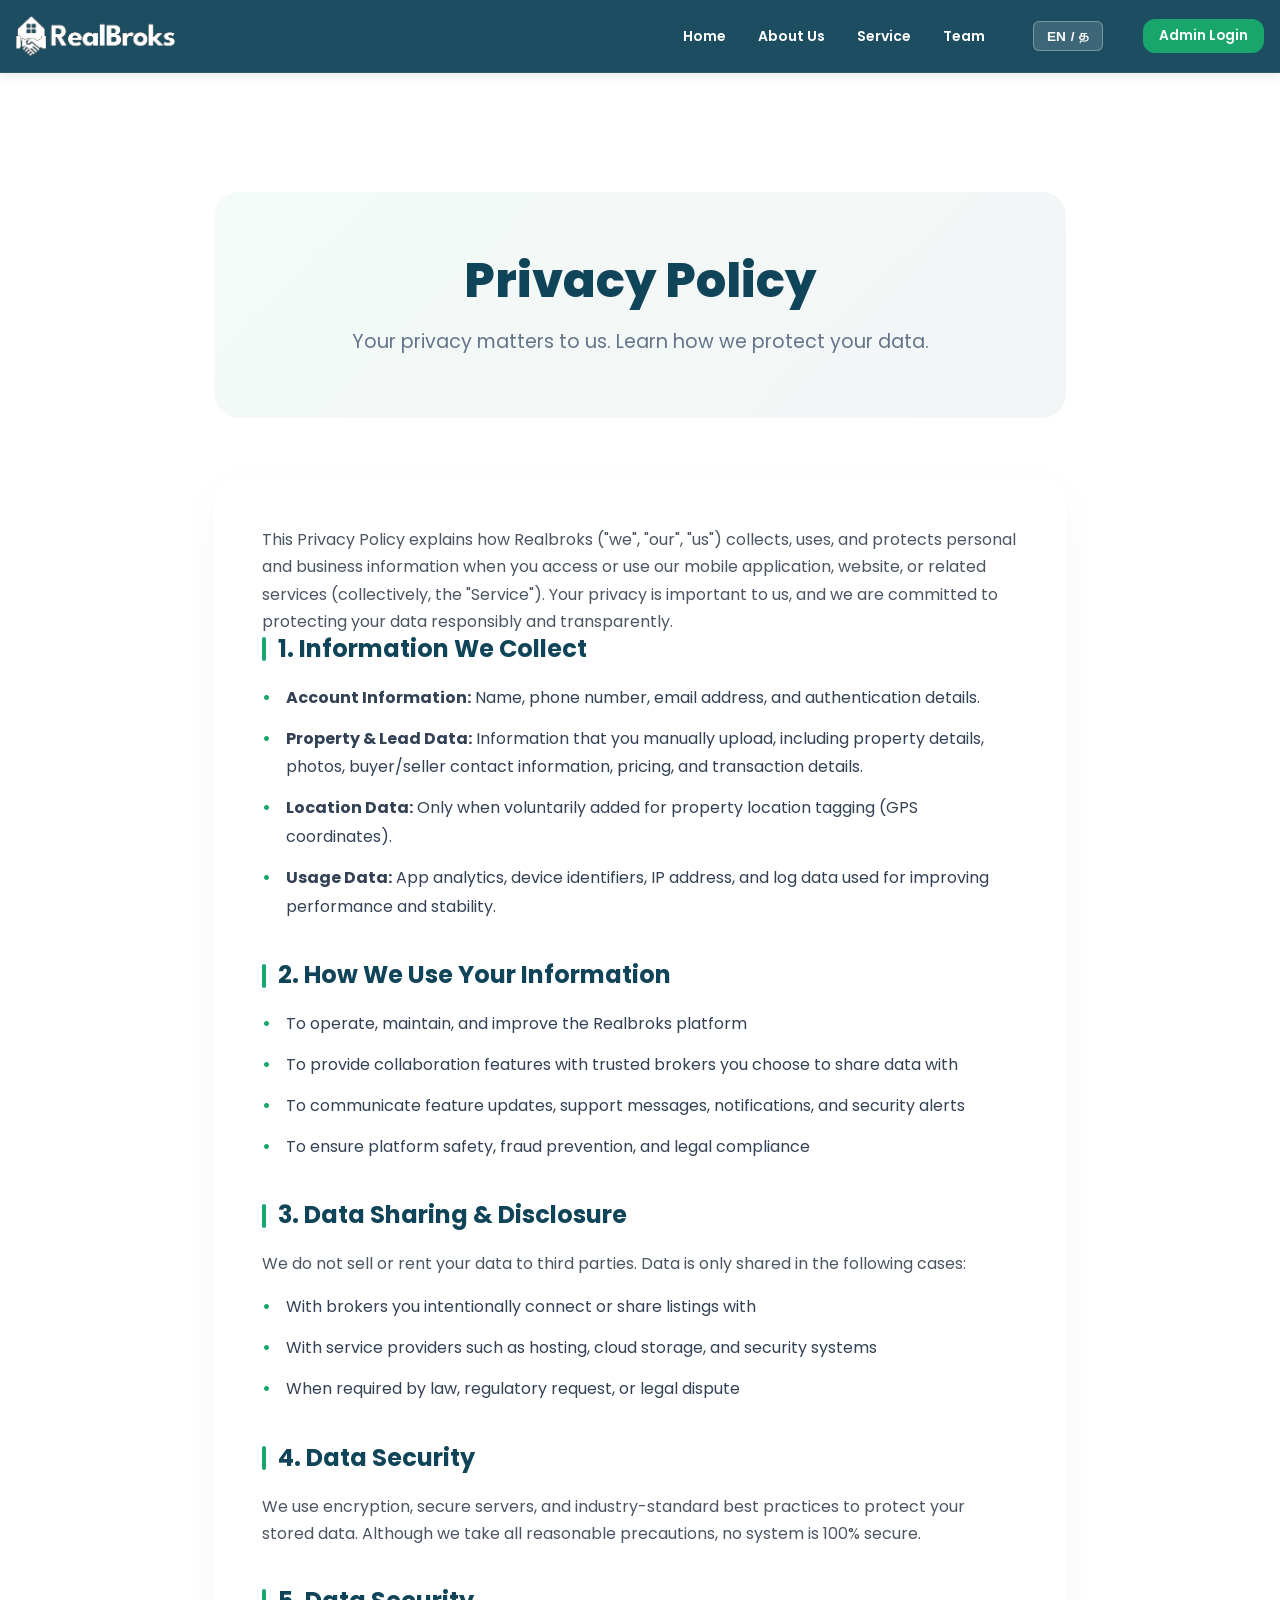
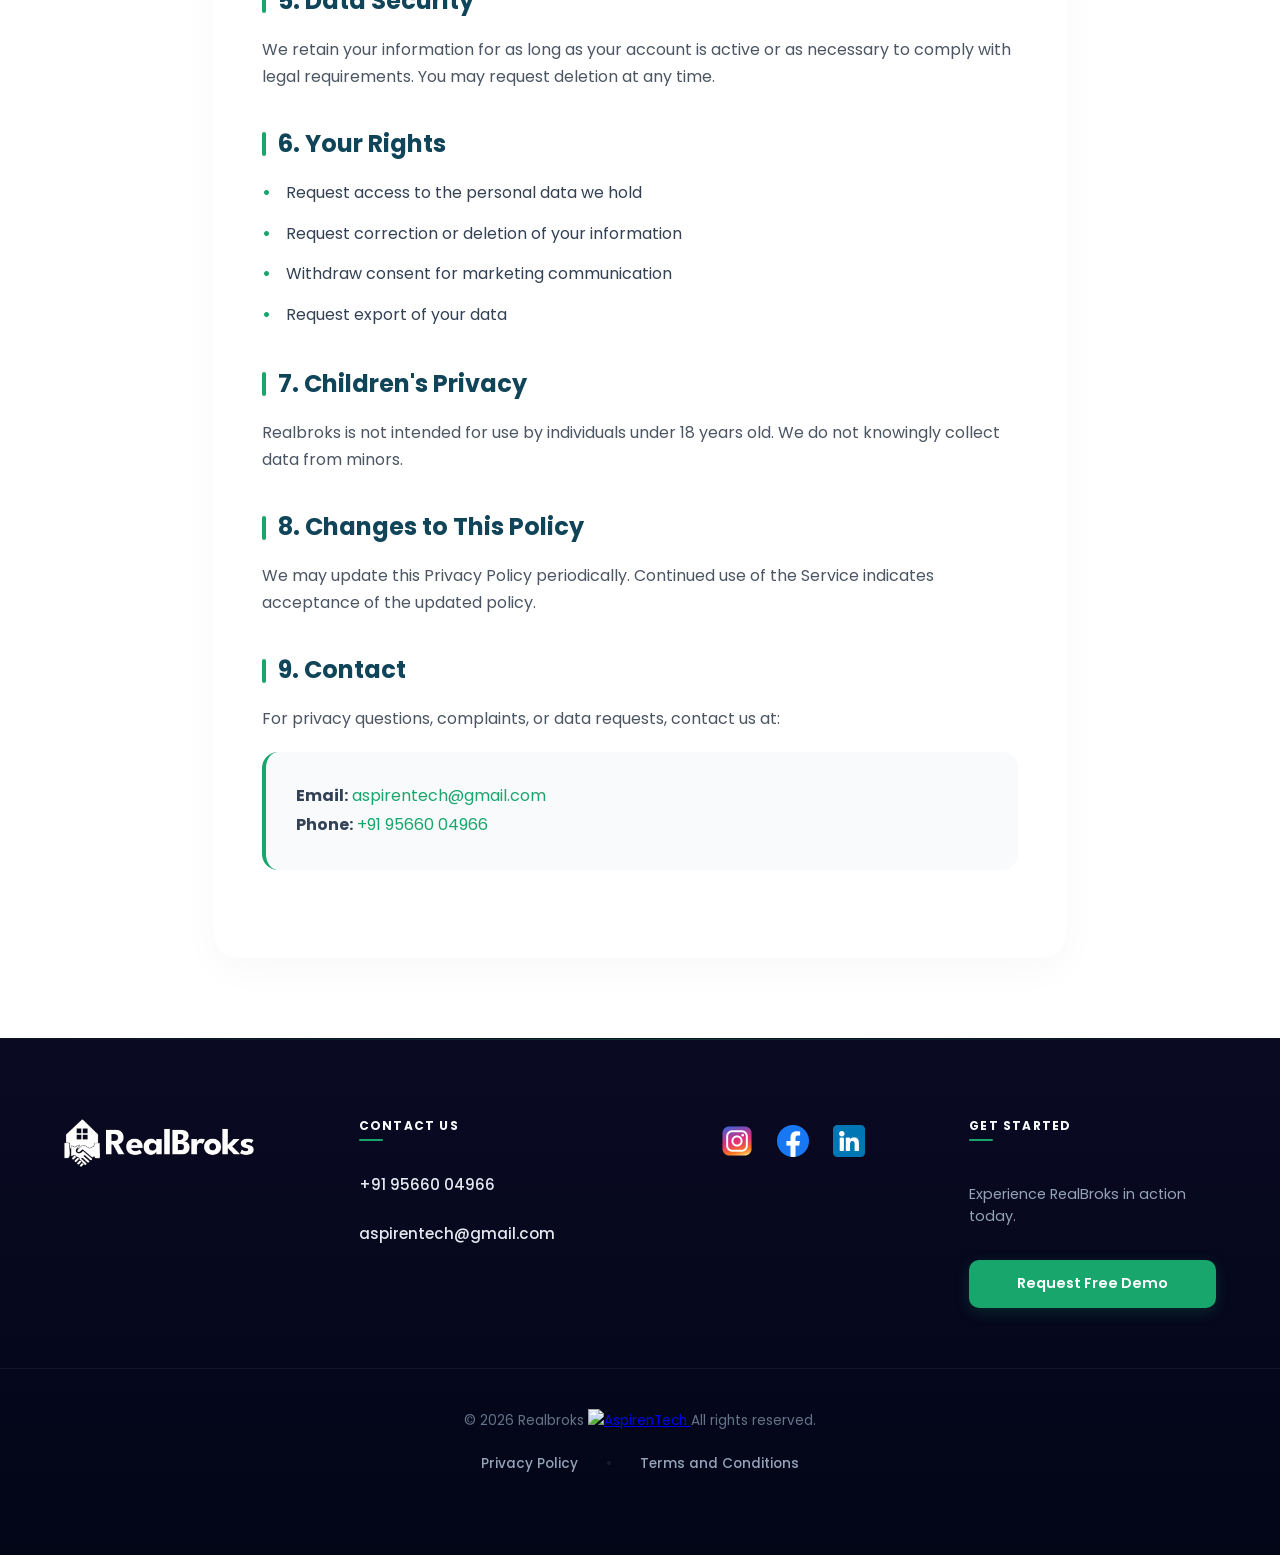
==== commit f0c1886d: "changes" ====
--- a/privacy/index.html
+++ b/privacy/index.html
@@ -108,13 +108,13 @@
     .navbar {
       background: rgba(16, 68, 89, 0.95) !important;
       backdrop-filter: blur(10px);
-      box-shadow: 0 2px 10px rgba(0,0,0,0.1);
+      box-shadow: 0 2px 10px rgba(0, 0, 0, 0.1);
       position: fixed;
       top: 0;
       width: 100%;
       z-index: 1000;
     }
-    
+
     .navbar .nav-link {
       color: #ffffff !important;
     }
@@ -135,9 +135,17 @@
     }
 
     @media (max-width: 768px) {
-      .policy-header h1 { font-size: 2.2rem; }
-      .policy-content { padding: 30px 20px; }
-      .policy-container { margin-top: 100px; }
+      .policy-header h1 {
+        font-size: 2.2rem;
+      }
+
+      .policy-content {
+        padding: 30px 20px;
+      }
+
+      .policy-container {
+        margin-top: 100px;
+      }
     }
   </style>
 </head>
@@ -177,16 +185,22 @@
 
     <div class="policy-content">
       <p class="mb-5">
-        This Privacy Policy explains how Realbroks ("we", "our", "us") collects, uses, and protects personal and business information when you access or use our mobile application, website, or related services (collectively, the "Service"). Your privacy is important to us, and we are committed to protecting your data responsibly and transparently.
+        This Privacy Policy explains how Realbroks ("we", "our", "us") collects, uses, and protects personal and
+        business information when you access or use our mobile application, website, or related services (collectively,
+        the "Service"). Your privacy is important to us, and we are committed to protecting your data responsibly and
+        transparently.
       </p>
 
       <div class="policy-section">
         <h2>1. Information We Collect</h2>
         <ul>
           <li><strong>Account Information:</strong> Name, phone number, email address, and authentication details.</li>
-          <li><strong>Property & Lead Data:</strong> Information that you manually upload, including property details, photos, buyer/seller contact information, pricing, and transaction details.</li>
-          <li><strong>Location Data:</strong> Only when voluntarily added for property location tagging (GPS coordinates).</li>
-          <li><strong>Usage Data:</strong> App analytics, device identifiers, IP address, and log data used for improving performance and stability.</li>
+          <li><strong>Property & Lead Data:</strong> Information that you manually upload, including property details,
+            photos, buyer/seller contact information, pricing, and transaction details.</li>
+          <li><strong>Location Data:</strong> Only when voluntarily added for property location tagging (GPS
+            coordinates).</li>
+          <li><strong>Usage Data:</strong> App analytics, device identifiers, IP address, and log data used for
+            improving performance and stability.</li>
         </ul>
       </div>
 
@@ -212,12 +226,14 @@
 
       <div class="policy-section">
         <h2>4. Data Security</h2>
-        <p>We use encryption, secure servers, and industry-standard best practices to protect your stored data. Although we take all reasonable precautions, no system is 100% secure.</p>
+        <p>We use encryption, secure servers, and industry-standard best practices to protect your stored data. Although
+          we take all reasonable precautions, no system is 100% secure.</p>
       </div>
 
       <div class="policy-section">
         <h2>5. Data Security</h2>
-        <p>We retain your information for as long as your account is active or as necessary to comply with legal requirements. You may request deletion at any time.</p>
+        <p>We retain your information for as long as your account is active or as necessary to comply with legal
+          requirements. You may request deletion at any time.</p>
       </div>
 
       <div class="policy-section">
@@ -232,20 +248,24 @@
 
       <div class="policy-section">
         <h2>7. Children's Privacy</h2>
-        <p>Realbroks is not intended for use by individuals under 18 years old. We do not knowingly collect data from minors.</p>
+        <p>Realbroks is not intended for use by individuals under 18 years old. We do not knowingly collect data from
+          minors.</p>
       </div>
 
       <div class="policy-section">
         <h2>8. Changes to This Policy</h2>
-        <p>We may update this Privacy Policy periodically. Continued use of the Service indicates acceptance of the updated policy.</p>
+        <p>We may update this Privacy Policy periodically. Continued use of the Service indicates acceptance of the
+          updated policy.</p>
       </div>
 
       <div class="policy-section">
         <h2>9. Contact</h2>
         <p>For privacy questions, complaints, or data requests, contact us at:</p>
         <div class="contact-info-box">
-          <strong>Email:</strong> <a href="mailto:aspirentech@gmail.com" style="color: #19a66c; text-decoration: none;">aspirentech@gmail.com</a><br>
-          <strong>Phone:</strong> <a href="tel:+919566004966" style="color: #19a66c; text-decoration: none;">+91 95660 04966</a>
+          <strong>Email:</strong> <a href="mailto:aspirentech@gmail.com"
+            style="color: #19a66c; text-decoration: none;">aspirentech@gmail.com</a><br>
+          <strong>Phone:</strong> <a href="tel:+919566004966" style="color: #19a66c; text-decoration: none;">+91 95660
+            04966</a>
         </div>
       </div>
     </div>
@@ -263,7 +283,7 @@
       <div class="footer-column contact-column">
         <h4 class="footer-section-label" data-lang="footer-contact">CONTACT INFORMATION:</h4>
         <div class="contact-detail">
-          <a href="tel:+918870500106" class="contact-link">+91 95660 04966</a>
+          <a href="tel:+919566004966" class="contact-link">+91 95660 04966</a>
         </div>
         <div class="contact-detail">
           <a href="mailto:aspirentech@gmail.com" class="contact-link">aspirentech@gmail.com</a>
@@ -293,7 +313,7 @@
       <div class="footer-column demo-column">
         <h4 class="footer-section-label" data-lang="footer-demo">REQUEST A FREE DEMO:</h4>
         <p class="footer-demo-text" data-lang="footer-demo-text">Experience RealBroks in action today.</p>
-        <a href="tel:+918870500106" class="btn btn-primary demo-call-btn" data-lang="demo-button">
+        <a href="tel:+919566004966" class="btn btn-primary demo-call-btn" data-lang="demo-button">
           Call
         </a>
       </div>
@@ -302,10 +322,9 @@
 
     <!-- Footer Bottom -->
     <div class="footer-bottom">
-      <p class="copyright">&copy; 2026 Realbroks <a href="https://www.aspirentech.com/" target="_blank"
-          rel="noopener noreferrer" class="tecstellar-link" data-lang="powered-by">Powered by Aspirentech Business
-          Solution</a>. <span data-lang="rights">All rights reserved.</span></p>
-
+      <p class="copyright">&copy; 2026 Realbroks <a href="https://aspirentech.com" target="_blank">
+          <img src="https://aspirentech.com/assets/aspirentech-logo-new-B7I5o4Z6.png" alt="AspirenTech" height="20">
+        </a>All rights reserved.</span></p>
       <div class="footer-links">
         <a href="/privacy/" class="footer-link" data-lang="privacy">Privacy Policy</a>
         <span class="footer-link-separator">•</span>
@@ -384,4 +403,4 @@
   </script>
 </body>
 
-</html>
+</html>
--- a/static/css/styles.css
+++ b/static/css/styles.css
@@ -1145,7 +1145,7 @@
   font-size: 0.75rem;
   font-weight: 600;
   letter-spacing: 0.2px;
-  white-space: nowrap;
+  white-space: pre;
   box-shadow: 0 10px 24px rgba(15, 118, 85, 0.2);
   opacity: 0;
   transform: translateX(6px);
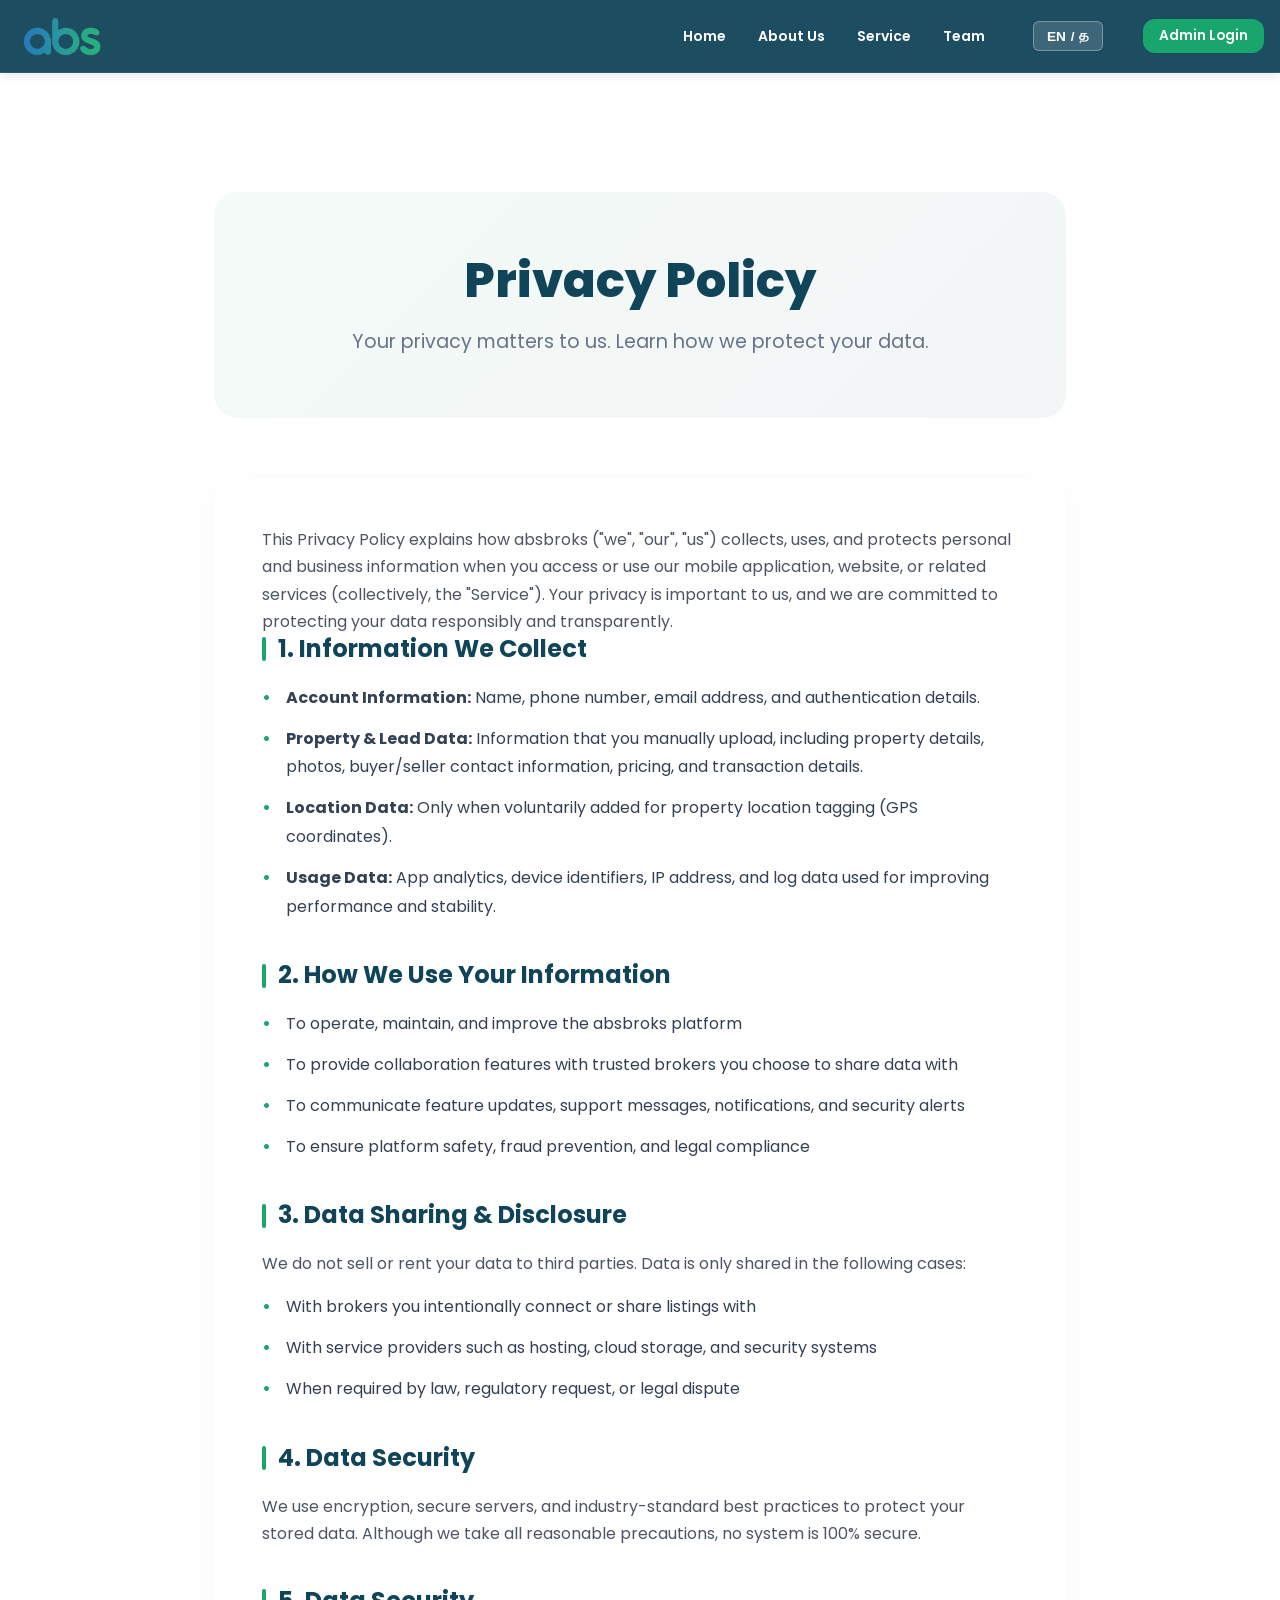
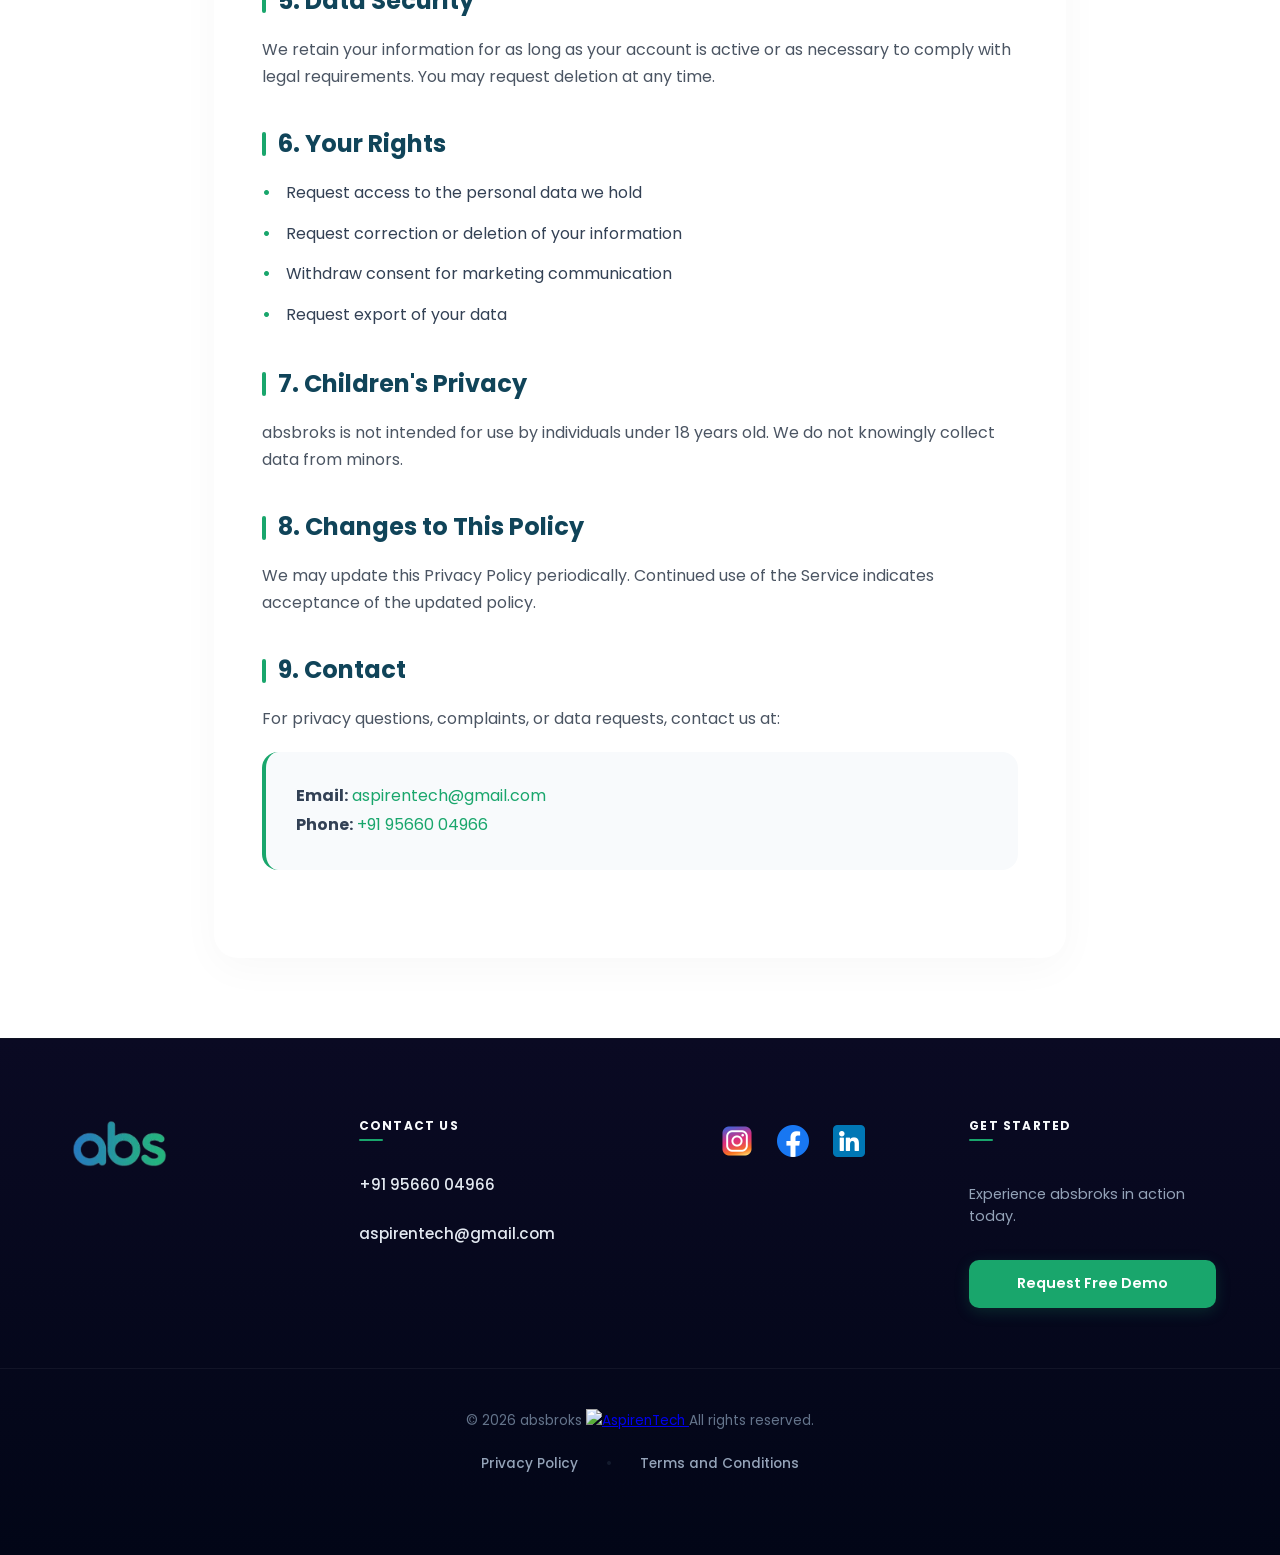
==== commit 5be1381f: "changes" ====
--- a/privacy/index.html
+++ b/privacy/index.html
@@ -4,7 +4,7 @@
 <head>
   <meta charset="utf-8">
   <meta name="viewport" content="width=device-width, initial-scale=1">
-  <title>Privacy Policy - RealBroks</title>
+  <title>Privacy Policy - absBroks</title>
   <link href="https://fonts.googleapis.com/css2?family=Nunito+Sans:wght@600;800&display=swap" rel="stylesheet">
   <link rel="icon" type="image/png" sizes="512x512" href="../static/images/favicon_updated.png">
   <link rel="shortcut icon" type="image/png" href="../static/images/favicon_updated.png">
@@ -156,7 +156,7 @@
     <div class="container">
       <div class="navbar-brand">
         <a href="/">
-          <img src="../static/images/RB-White-Logo.png" alt="RealBroks" style="height: 40px;">
+          <img src="../static/images/logo23.png" alt="ABS" style="height: 40px;">
         </a>
       </div>
       <ul class="navbar-nav">
@@ -185,7 +185,7 @@
 
     <div class="policy-content">
       <p class="mb-5">
-        This Privacy Policy explains how Realbroks ("we", "our", "us") collects, uses, and protects personal and
+        This Privacy Policy explains how absbroks ("we", "our", "us") collects, uses, and protects personal and
         business information when you access or use our mobile application, website, or related services (collectively,
         the "Service"). Your privacy is important to us, and we are committed to protecting your data responsibly and
         transparently.
@@ -207,7 +207,7 @@
       <div class="policy-section">
         <h2>2. How We Use Your Information</h2>
         <ul>
-          <li>To operate, maintain, and improve the Realbroks platform</li>
+          <li>To operate, maintain, and improve the absbroks platform</li>
           <li>To provide collaboration features with trusted brokers you choose to share data with</li>
           <li>To communicate feature updates, support messages, notifications, and security alerts</li>
           <li>To ensure platform safety, fraud prevention, and legal compliance</li>
@@ -248,7 +248,7 @@
 
       <div class="policy-section">
         <h2>7. Children's Privacy</h2>
-        <p>Realbroks is not intended for use by individuals under 18 years old. We do not knowingly collect data from
+        <p>absbroks is not intended for use by individuals under 18 years old. We do not knowingly collect data from
           minors.</p>
       </div>
 
@@ -272,11 +272,11 @@
   </main>
 
   <!-- Premium Footer -->
-  <footer id="main-footer" class="realbroks-footer">
+  <footer id="main-footer" class="absbroks-footer">
     <div class="footer-content">
       <!-- Brand Column -->
       <div class="footer-column brand-column">
-        <img src="../static/images/RB-White-Logo.png" alt="RealBroks Logo" class="footer-logo">
+        <img src="../static/images/logo23.png" alt="ABS Logo" class="footer-logo">
       </div>
 
       <!-- Contact Information Column -->
@@ -294,16 +294,16 @@
       <div class="footer-column social-column">
         <div class="social-icons">
           <a href="https://www.instagram.com/aspiren_tech/" target="_blank" rel="noopener noreferrer"
-            class="social-icon social-icon--instagram" aria-label="Follow RealBroks on Instagram">
+            class="social-icon social-icon--instagram" aria-label="Follow absbroks on Instagram">
             <img src="../static/images/instagram.png" alt="Instagram">
           </a>
           <a href="" target="_blank" rel="noopener noreferrer" class="social-icon social-icon--facebook"
-            aria-label="Follow RealBroks on Facebook">
+            aria-label="Follow absbroks on Facebook">
             <img src="../static/images/facebook.png" alt="Facebook">
           </a>
           <a href="https://www.linkedin.com/company/aspirentech/posts/?feedView=all" target="_blank"
             rel="noopener noreferrer" class="social-icon social-icon--linkedin"
-            aria-label="Follow RealBroks on LinkedIn">
+            aria-label="Follow absbroks on LinkedIn">
             <img src="../static/images/linkedin.png" alt="LinkedIn">
           </a>
         </div>
@@ -312,7 +312,7 @@
       <!-- Demo Call Column -->
       <div class="footer-column demo-column">
         <h4 class="footer-section-label" data-lang="footer-demo">REQUEST A FREE DEMO:</h4>
-        <p class="footer-demo-text" data-lang="footer-demo-text">Experience RealBroks in action today.</p>
+        <p class="footer-demo-text" data-lang="footer-demo-text">Experience absbroks in action today.</p>
         <a href="tel:+919566004966" class="btn btn-primary demo-call-btn" data-lang="demo-button">
           Call
         </a>
@@ -322,7 +322,7 @@
 
     <!-- Footer Bottom -->
     <div class="footer-bottom">
-      <p class="copyright">&copy; 2026 Realbroks <a href="https://aspirentech.com" target="_blank">
+      <p class="copyright">&copy; 2026 absbroks <a href="https://aspirentech.com" target="_blank">
           <img src="https://aspirentech.com/assets/aspirentech-logo-new-B7I5o4Z6.png" alt="AspirenTech" height="20">
         </a>All rights reserved.</span></p>
       <div class="footer-links">
--- a/static/css/styles.css
+++ b/static/css/styles.css
@@ -1,3067 +1,3076 @@
-/* =============================================
-   RealBroks Modern SaaS Design System
-   Inspired by BuildFormula layout & spacing
-   ============================================= */
-
-/* === CSS Variables === */
-/* Custom Scrollbar */
-::-webkit-scrollbar {
-  width: 10px;
+/* =============================================
+   RealBroks Modern SaaS Design System
+   Inspired by BuildFormula layout & spacing
+   ============================================= */
+
+/* === CSS Variables === */
+/* Custom Scrollbar */
+::-webkit-scrollbar {
+  width: 10px;
+}
+
+::-webkit-scrollbar-track {
+  background: #020617;
+}
+
+::-webkit-scrollbar-thumb {
+  background: #1e293b;
+  border-radius: 5px;
+  border: 2px solid #020617;
+}
+
+::-webkit-scrollbar-thumb:hover {
+  background: #19a66c;
+}
+
+/* Selection Color */
+::selection {
+  background-color: rgba(25, 166, 108, 0.3);
+  color: #ffffff;
+}
+
+:root {
+  /* Brand Colors */
+  --brand-primary: #19a66c;
+  --brand-primary-hover: #158a5a;
+  --brand-gradient: linear-gradient(135deg, #0d4a35 0%, #127a52 50%, #19a66c 100%);
+  --brand-gradient-dark: linear-gradient(135deg, #0b3b2a 0%, #0f5c42 50%, #158654 100%);
+  --brand-on-gradient: #e8f5f0;
+
+  /* Neutral Palette */
+  --color-white: #ffffff;
+  --color-gray-50: #f9fafb;
+  --color-gray-100: #f3f4f6;
+  --color-gray-200: #e5e7eb;
+  --color-gray-300: #d1d5db;
+  --color-gray-400: #9ca3af;
+  --color-gray-500: #6b7280;
+  --color-gray-600: #4b5563;
+  --color-gray-700: #374151;
+  --color-gray-800: #1f2937;
+  --color-gray-900: #111827;
+
+  /* Semantic Colors */
+  --text-primary: #104459;
+  --text-secondary: var(--color-gray-600);
+  --text-muted: var(--color-gray-500);
+  --bg-main: var(--color-white);
+  --bg-secondary: var(--color-gray-50);
+  --border-color: var(--color-gray-200);
+
+  /* Typography */
+  --font-family: 'Poppins', 'DM Sans', ui-sans-serif, system-ui, -apple-system, 'Segoe UI', Roboto, Helvetica, Arial, sans-serif;
+  --font-size-xs: 0.75rem;
+  --font-size-sm: 0.875rem;
+  --font-size-base: 1rem;
+  --font-size-lg: 1.125rem;
+  --font-size-xl: 1.25rem;
+  --font-size-2xl: 1.5rem;
+  --font-size-3xl: 1.875rem;
+  --font-size-4xl: 2.25rem;
+  --font-size-5xl: 3rem;
+  --font-size-6xl: 3.75rem;
+
+  /* Spacing */
+  --spacing-xs: 0.5rem;
+  --spacing-sm: 0.75rem;
+  --spacing-md: 1rem;
+  --spacing-lg: 1.5rem;
+  --spacing-xl: 2rem;
+  --spacing-2xl: 3rem;
+  --spacing-3xl: 4rem;
+  --spacing-4xl: 6rem;
+
+  /* Borders & Radius */
+  --radius-sm: 0.5rem;
+  --radius-md: 0.75rem;
+  --radius-lg: 1rem;
+  --radius-xl: 1.5rem;
+
+  /* Shadows */
+  --shadow-sm: 0 1px 2px 0 rgba(0, 0, 0, 0.05);
+  --shadow-md: 0 4px 6px -1px rgba(0, 0, 0, 0.1);
+  --shadow-lg: 0 10px 15px -3px rgba(0, 0, 0, 0.1);
+  --shadow-xl: 0 20px 25px -5px rgba(0, 0, 0, 0.1);
+
+  /* Container */
+  --container-max-width: 1200px;
+  --section-spacing: 5rem;
+}
+
+/* === Reset & Base Styles === */
+*,
+*::before,
+*::after {
+  box-sizing: border-box;
+  margin: 0;
+  padding: 0;
+}
+
+html {
+  -webkit-font-smoothing: antialiased;
+  -moz-osx-font-smoothing: grayscale;
+  overflow-x: hidden;
+}
+
+body {
+  margin: 0;
+  padding-top: 72px;
+  /* Space for fixed navbar */
+  font-family: var(--font-family);
+  color: var(--text-primary);
+  background: var(--bg-main);
+  line-height: 1.6;
+  font-size: var(--font-size-base);
+  overflow-x: hidden;
+  width: 100%;
+}
+
+/* === Typography === */
+h1,
+h2,
+h3,
+h4,
+h5,
+h6 {
+  font-weight: 700;
+  line-height: 1.2;
+  color: #104459;
+}
+
+h1 {
+  font-size: var(--font-size-5xl);
+  font-weight: 800;
+}
+
+h2 {
+  font-size: var(--font-size-4xl);
+  font-weight: 700;
+}
+
+h3 {
+  font-size: var(--font-size-2xl);
+  font-weight: 600;
+}
+
+p {
+  line-height: 1.7;
+  color: var(--text-secondary);
+}
+
+/* === Layout Utilities === */
+.container {
+  max-width: var(--container-max-width);
+  margin: 0 auto;
+  padding: 0 var(--spacing-lg);
+}
+
+@media (max-width: 768px) {
+  .container {
+    padding: 0 var(--spacing-md);
+  }
+}
+
+@media (max-width: 480px) {
+  .container {
+    padding: 0 var(--spacing-sm);
+  }
+}
+
+.section {
+  padding: var(--section-spacing) 0;
+  scroll-margin-top: 90px;
+}
+
+.section-sm {
+  padding: var(--spacing-3xl) 0;
+}
+
+.about-gradient {
+  background: linear-gradient(135deg, #f0fdf8 0%, #e8f5f0 50%, #f0f9f7 100%);
+}
+
+/* === Navigation === */
+.navbar {
+  position: fixed;
+  top: 0;
+  left: 0;
+  right: 0;
+  width: 100%;
+  z-index: 100;
+  background: var(--brand-gradient);
+  border-bottom: 1px solid rgba(255, 255, 255, 0.08);
+  backdrop-filter: blur(10px);
+  color: var(--color-white);
+  transition: background 0.3s ease, box-shadow 0.3s ease, border-color 0.3s ease;
+}
+
+.navbar.scrolled {
+  background: var(--color-white);
+  box-shadow: var(--shadow-lg);
+  border-bottom-color: rgba(0, 0, 0, 0.06);
+  color: var(--text-primary);
+}
+
+.navbar .container {
+  display: flex;
+  align-items: center;
+  justify-content: space-between;
+  height: 72px;
+  padding: 0 var(--spacing-md);
+  max-width: 100%;
+  width: 100%;
+  box-sizing: border-box;
+}
+
+.navbar-brand {
+  display: flex;
+  align-items: center;
+}
+
+.navbar-brand img {
+  height: 36px;
+  width: auto;
+  display: block;
+}
+
+.navbar-nav {
+  display: flex;
+  align-items: center;
+  gap: var(--spacing-xl);
+  list-style: none;
+  margin: 0;
+  padding: 0;
+
+  flex-wrap: nowrap;
+}
+
+/* Mobile Navbar Styles */
+@media (max-width: 768px) {
+  body {
+    padding-top: 60px;
+  }
+
+  .navbar .container {
+    padding: 0 var(--spacing-sm);
+    height: auto;
+    min-height: 60px;
+    flex-wrap: wrap;
+  }
+
+  .navbar-brand {
+    flex: 0 0 auto;
+  }
+
+  .navbar-brand img {
+    height: 28px;
+  }
+
+  .navbar-nav {
+    gap: var(--spacing-sm);
+    flex-wrap: wrap;
+    justify-content: flex-end;
+    flex: 1 1 auto;
+  }
+
+  .navbar-nav li {
+    margin: 0;
+  }
+
+  .navbar-nav li a {
+    font-size: 0.75rem;
+    padding: 0.3rem 0.5rem;
+  }
+
+  .navbar-nav li .lang-toggle-btn {
+    font-size: 0.75rem;
+    padding: 0.3rem 0.6rem;
+  }
+
+  .navbar-nav li .btn-primary {
+    font-size: 0.75rem;
+    padding: 0.3rem 0.8rem;
+  }
+}
+
+@media (max-width: 480px) {
+  body {
+    padding-top: 80px;
+    /* Extra space for stacked navbar on very small screens */
+  }
+
+  .navbar .container {
+    flex-direction: column;
+    align-items: flex-start;
+    padding: var(--spacing-sm);
+    min-height: auto;
+  }
+
+  .navbar-brand {
+    width: 100%;
+    margin-bottom: var(--spacing-xs);
+  }
+
+  .navbar-nav {
+    width: 100%;
+    justify-content: space-between;
+    gap: var(--spacing-xs);
+  }
+
+  .navbar-nav li {
+    flex: 0 0 auto;
+  }
+
+  .navbar-nav li a {
+    font-size: 0.7rem;
+    padding: 0.25rem 0.4rem;
+  }
+
+  .navbar-nav li .lang-toggle-btn {
+    font-size: 0.7rem;
+    padding: 0.25rem 0.5rem;
+  }
+
+  .navbar-nav li .btn-primary {
+    font-size: 0.7rem;
+    padding: 0.25rem 0.6rem;
+  }
+}
+
+.navbar-nav a {
+  text-decoration: none;
+  color: var(--color-white);
+  font-weight: 600;
+  font-size: var(--font-size-sm);
+  transition: color 0.2s ease;
+}
+
+.navbar-nav a:hover {
+  color: var(--brand-on-gradient);
+}
+
+.navbar.scrolled .navbar-nav a {
+  color: var(--text-primary);
+}
+
+.navbar.scrolled .navbar-nav a:hover {
+  color: var(--brand-primary);
+}
+
+.navbar-nav .nav-dropdown {
+  position: relative;
+}
+
+.navbar-nav .dropdown-toggle {
+  cursor: pointer;
+  display: flex;
+  align-items: center;
+  gap: 0.25rem;
+}
+
+.navbar-nav .dropdown-menu {
+  position: absolute;
+  top: 100%;
+  left: 0;
+  margin-top: 0.5rem;
+  min-width: 240px;
+  background: var(--bg-main);
+  border: 1px solid var(--border-color);
+  border-radius: var(--radius-lg);
+  box-shadow: var(--shadow-lg);
+  display: none;
+  padding: var(--spacing-xs);
+}
+
+.navbar-nav .nav-dropdown:hover .dropdown-menu {
+  display: block;
+}
+
+.dropdown-menu a {
+  display: block;
+  padding: var(--spacing-sm) var(--spacing-md);
+  border-radius: var(--radius-sm);
+  color: var(--text-primary);
+  transition: background 0.2s ease;
+}
+
+.dropdown-menu a:hover {
+  background: var(--bg-secondary);
+  color: var(--brand-primary);
+}
+
+/* === Buttons === */
+.btn {
+  display: inline-flex;
+  align-items: center;
+  justify-content: center;
+  padding: 0.75rem 1.5rem;
+  font-weight: 600;
+  font-size: var(--font-size-sm);
+  border-radius: var(--radius-md);
+  text-decoration: none;
+  cursor: pointer;
+  border: none;
+  transition: all 0.2s ease;
+  font-family: var(--font-family);
+}
+
+.btn-primary {
+  background: var(--brand-primary);
+  color: var(--color-white);
+}
+
+.admin-login__icon {
+  font-size: 0.8em;
+  line-height: 1;
+  margin-right: 0.4rem;
+  display: inline-flex;
+  align-items: center;
+}
+
+.btn-primary:hover {
+  background: var(--brand-primary-hover);
+  transform: translateY(-1px);
+  box-shadow: var(--shadow-md);
+}
+
+.btn-secondary {
+  background: var(--color-white);
+  color: var(--text-primary);
+  border: 2px solid var(--border-color);
+}
+
+.btn-secondary:hover {
+  border-color: var(--brand-primary);
+  color: var(--brand-primary);
+}
+
+.btn-lg {
+  padding: 1rem 2rem;
+  font-size: var(--font-size-base);
+}
+
+/* === Hero Section === */
+.hero {
+  padding: var(--spacing-4xl) 0;
+  background: linear-gradient(180deg, var(--bg-secondary) 0%, var(--bg-main) 100%);
+}
+
+.hero-brand {
+  background: var(--brand-gradient);
+  color: var(--brand-on-gradient);
+  min-height: 80vh;
+  display: flex;
+  align-items: center;
+  position: relative;
+  overflow: hidden;
+  padding: 70px 0 85px;
+}
+
+.hero-brand::before {
+  content: "";
+  position: absolute;
+  inset: 0;
+
+  background-image: url("data:image/svg+xml,%3Csvg xmlns='http://www.w3.org/2000/svg' width='260' height='260' viewBox='0 0 260 260'%3E%3Cg fill='none' stroke='rgba(255,255,255,0.16)' stroke-width='2' stroke-linecap='round' stroke-linejoin='round'%3E%3Cpath d='M30 76 L54 56 L78 76'/%3E%3Cpath d='M38 76 V104 H70 V76'/%3E%3Cpath d='M48 104 V92 H60 V104'/%3E%3Cpath d='M176 84 L196 66 L216 84'/%3E%3Cpath d='M182 84 V108 H210 V84'/%3E%3Cpath d='M190 108 V98 H202 V108'/%3E%3Cpath d='M150 140 L170 120 L190 140'/%3E%3Cpath d='M156 140 V168 H184 V140'/%3E%3Cpath d='M164 168 V156 H176 V168'/%3E%3Cpath d='M86 196 L104 182 L122 196'/%3E%3Cpath d='M90 196 V220 H118 V196'/%3E%3Cpath d='M96 220 V208 H112 V220'/%3E%3Cpath d='M118 216 C140 202 170 202 192 216'/%3E%3Ccircle cx='214' cy='148' r='5'/%3E%3Ccircle cx='136' cy='120' r='4'/%3E%3C/g%3E%3C/svg%3E");
+  background-size: 260px 260px;
+  background-repeat: repeat;
+  opacity: 0.5;
+  pointer-events: none;
+  z-index: 0;
+  animation: heroPatternFloat 5s ease-in-out infinite;
+}
+
+.hero-brand::after {
+  content: "";
+  position: absolute;
+  inset: 0;
+  background-image: url("data:image/svg+xml,%3Csvg xmlns='http://www.w3.org/2000/svg' width='320' height='320' viewBox='0 0 320 320'%3E%3Cg fill='none' stroke='rgba(255,255,255,0.2)' stroke-width='2' stroke-linecap='round' stroke-linejoin='round'%3E%3Cpath d='M40 90 L62 72 L84 90'/%3E%3Cpath d='M46 90 V114 H78 V90'/%3E%3Cpath d='M54 114 V102 H70 V114'/%3E%3Cpath d='M210 190 L232 172 L254 190'/%3E%3Cpath d='M216 190 V214 H248 V190'/%3E%3Cpath d='M224 214 V202 H240 V214'/%3E%3C/g%3E%3C/svg%3E");
+  background-size: 320px 320px;
+  background-repeat: repeat;
+  opacity: 0.8;
+  pointer-events: none;
+  z-index: 0;
+  animation: heroPatternFloat 6s ease-in-out infinite reverse;
+}
+
+@keyframes heroPatternFloat {
+  0% {
+    transform: translateY(0);
+  }
+
+  50% {
+    transform: translateY(-8px);
+  }
+
+  100% {
+    transform: translateY(0);
+  }
+}
+
+.hero-asset-right {
+  position: absolute;
+  top: -28px;
+  right: max(2rem, 1in);
+  width: min(480px, 46vw);
+  max-width: calc(50vw - 2rem);
+  height: auto;
+  object-fit: contain;
+  z-index: 2;
+  pointer-events: none;
+  filter: drop-shadow(0 22px 40px rgba(0, 0, 0, 0.25));
+  transform: translate3d(0, 0, 0);
+  transition: transform 0.2s ease, filter 0.25s ease;
+  will-change: transform, filter;
+}
+
+@media (max-width: 1024px) {
+  .hero-asset-right {
+    right: 1rem;
+    width: min(400px, 45vw);
+    max-width: calc(50vw - 1rem);
+  }
+}
+
+@media (max-width: 768px) {
+  .hero-asset-right {
+    position: relative;
+    top: 0;
+    right: auto;
+    width: 100%;
+    max-width: 100%;
+    margin: 2rem auto;
+    display: block;
+    transform: translate(0, 0) !important;
+  }
+
+  .hero-brand>div {
+    display: flex;
+    flex-direction: column;
+    align-items: center;
+    min-height: auto !important;
+    margin-bottom: 1rem !important;
+    padding: 0 var(--spacing-md);
+  }
+
+  .hero-brand__content {
+    margin-left: 0 !important;
+    margin-top: 1rem !important;
+    text-align: center;
+    max-width: 100%;
+    padding: 0;
+    width: 100%;
+  }
+
+  .hero-brand__text {
+    min-height: auto !important;
+  }
+
+  .hero-store-placeholders {
+    justify-content: center !important;
+    position: relative !important;
+    left: auto !important;
+    bottom: auto !important;
+    margin-top: 1.5rem;
+    gap: 12px !important;
+  }
+
+  .store-placeholder {
+    width: 140px !important;
+    height: 44px !important;
+  }
+
+  .hero-brand__content h1 {
+    font-size: clamp(1.5rem, 6vw, 2rem) !important;
+    margin-bottom: var(--spacing-sm) !important;
+  }
+
+  .hero-brand__content p {
+    font-size: clamp(0.85rem, 3vw, 0.95rem) !important;
+    margin-top: 0.5rem !important;
+  }
+}
+
+@media (max-width: 480px) {
+  .hero-brand>div {
+    padding: 0 var(--spacing-sm);
+  }
+
+  .hero-asset-right {
+    margin: 1rem auto;
+  }
+
+  .hero-brand__content {
+    margin-top: 0.5rem !important;
+  }
+
+  .hero-store-placeholders {
+    flex-direction: column;
+    align-items: center;
+    gap: 10px !important;
+  }
+
+  .store-placeholder {
+    width: 160px !important;
+    height: 48px !important;
+  }
+}
+
+.hero-brand .container {
+  display: flex;
+  justify-content: flex-start;
+  width: 100%;
+  padding-left: var(--spacing-md);
+  padding-right: var(--spacing-md);
+  position: relative;
+  z-index: 1;
+}
+
+.hero-brand::after {
+  content: "";
+  position: absolute;
+  left: 0;
+  right: 0;
+  bottom: 0;
+  height: 0;
+  background: none;
+  z-index: 1;
+  pointer-events: none;
+}
+
+.hero-wave {
+
+  position: absolute;
+  width: 320px;
+  height: 320px;
+  opacity: 1;
+  pointer-events: none;
+}
+
+.hero-wave--tl {
+  top: -60px;
+  left: -80px;
+}
+
+.hero-wave--br {
+  bottom: -80px;
+  right: -110px;
+  transform: rotate(6deg);
+}
+
+.hero-circle {
+  position: absolute;
+  border-radius: 50%;
+  border: 2px solid rgba(255, 255, 255, 0.14);
+  pointer-events: none;
+}
+
+.hero-circle--lg {
+  width: 220px;
+  height: 220px;
+  left: 8%;
+  top: 12%;
+  border-color: rgba(255, 255, 255, 0.18);
+}
+
+.hero-circle--md {
+  width: 150px;
+  height: 150px;
+  right: 14%;
+  bottom: 18%;
+  border-color: rgba(255, 255, 255, 0.14);
+}
+
+.hero-circle--sm {
+  width: 90px;
+  height: 90px;
+  right: 18%;
+  bottom: 24%;
+  border-color: rgba(255, 255, 255, 0.12);
+}
+
+.hero-circle--white {
+  width: 1500px;
+  height: 1500px;
+  right: -350px;
+  top: 360px;
+  background: #ffffff;
+  border: none;
+  opacity: 1;
+}
+
+/* Tilted diamond card over the circle */
+.hero-card {
+  position: absolute;
+  width: 300px;
+  height: 300px;
+  right: 260px;
+  top: 200px;
+  background: transparent;
+  padding: 0;
+  border-radius: 28px;
+  box-shadow: 0 24px 50px rgba(0, 0, 0, 0.25),
+    0 8px 16px rgba(0, 0, 0, 0.15),
+    inset 0 -3px 6px rgba(0, 0, 0, 0.05);
+  display: none;
+  place-items: center;
+  z-index: 3;
+  transform-style: preserve-3d;
+  transition: transform 0.1s ease-out;
+  transform: rotate(-45deg);
+}
+
+.hero-card__inner {
+  width: 100%;
+  height: 100%;
+  display: flex;
+  align-items: center;
+  justify-content: center;
+  color: #104459;
+  font-weight: 700;
+  clip-path: polygon(50% 0%,
+      100% 50%,
+      50% 100%,
+      0% 50%);
+  border-radius: 22px;
+  background: #ffffff;
+  overflow: hidden;
+  transform: rotate(45deg);
+}
+
+.hero-brand__content {
+  position: relative;
+  z-index: 2;
+}
+
+.hero-brand__content {
+  text-align: left;
+  max-width: 560px;
+  margin: 0;
+  margin-top: 2rem;
+}
+
+.hero-brand__text {
+  min-height: clamp(170px, 22vw, 230px);
+}
+
+.hero-brand__content h1 {
+  color: #ffffff;
+  font-size: clamp(2rem, 5.5vw, 3.2rem);
+  margin: 0 0 var(--spacing-md);
+  line-height: 1.15;
+}
+
+.hero-brand__content p {
+  color: #d2ede1;
+  font-size: clamp(0.9rem, 1.6vw, 1.05rem);
+  margin: 1rem 0 0;
+  line-height: 1.7;
+}
+
+.hero-brand__actions {
+  display: flex;
+  gap: 0.75rem;
+  justify-content: flex-start;
+  margin-top: 1.5rem;
+  flex-wrap: wrap;
+}
+
+.hero-store-links {
+  align-items: center;
+  gap: -0.05rem;
+}
+
+.hero-store-link {
+  display: inline-flex;
+  align-items: center;
+  justify-content: center;
+  transition: transform 0.2s ease, filter 0.2s ease;
+}
+
+.hero-store-link img {
+  height: 100px;
+  width: 300px;
+  display: block;
+  object-fit: contain;
+}
+
+.hero-store-link:hover {
+  transform: translateY(-2px);
+  filter: drop-shadow(0 10px 18px rgba(0, 0, 0, 0.25));
+}
+
+.hero-brand__actions .btn {
+  padding: 0.65rem 1.45rem;
+  font-size: 0.9rem;
+}
+
+.hero-brand__ghost {
+  border: 2px solid #ffffff;
+  background: transparent;
+  color: #ffffff;
+}
+
+.hero-brand__ghost:hover {
+  background: rgba(255, 255, 255, 0.1);
+  color: #ffffff;
+}
+
+.hero-brand__solid {
+  background: linear-gradient(90deg, #19a66c 0%, #158a5a 100%);
+  border: none;
+  color: #ffffff;
+  box-shadow: 0 8px 24px rgba(21, 138, 90, 0.35);
+}
+
+.hero-brand__solid:hover {
+  transform: translateY(-1px);
+  box-shadow: 0 10px 30px rgba(21, 138, 90, 0.4);
+}
+
+.hero-grid {
+  display: grid;
+  grid-template-columns: 1fr;
+  gap: var(--spacing-3xl);
+  align-items: center;
+}
+
+@media (min-width: 768px) {
+  .hero-grid {
+    grid-template-columns: 1.1fr 0.9fr;
+  }
+}
+
+.hero-content h1 {
+  margin-bottom: var(--spacing-lg);
+  line-height: 1.1;
+}
+
+.hero-content p {
+  font-size: var(--font-size-xl);
+  margin-bottom: var(--spacing-xl);
+  color: var(--text-secondary);
+}
+
+.hero-actions {
+  display: flex;
+  gap: var(--spacing-md);
+  flex-wrap: wrap;
+}
+
+.hero-image {
+  display: flex;
+  justify-content: center;
+  align-items: center;
+}
+
+.hero-image img {
+  width: 100%;
+  max-width: 500px;
+  height: auto;
+}
+
+/* === Feature Sections === */
+.feature-section {
+  padding: var(--section-spacing) 0;
+}
+
+.feature-section:nth-child(even) {
+  background: var(--bg-secondary);
+}
+
+.feature-grid {
+  display: grid;
+  grid-template-columns: 1fr;
+  gap: var(--spacing-3xl);
+  align-items: center;
+}
+
+@media (min-width: 768px) {
+  .feature-grid {
+    grid-template-columns: 1fr 1fr;
+  }
+
+  .feature-grid.reverse {
+    direction: rtl;
+  }
+
+  .feature-grid.reverse>* {
+    direction: ltr;
+  }
+}
+
+.feature-content h2 {
+  margin-bottom: var(--spacing-lg);
+}
+
+.feature-content h3 {
+  margin-bottom: var(--spacing-md);
+  color: var(--text-primary);
+}
+
+.feature-content p {
+  margin-bottom: var(--spacing-lg);
+  font-size: var(--font-size-lg);
+  line-height: 1.7;
+}
+
+.feature-list {
+  list-style: none;
+  padding: 0;
+  margin: var(--spacing-lg) 0 0 0;
+  flex-grow: 1;
+  display: flex;
+  flex-direction: column;
+}
+
+.feature-list li {
+  padding: var(--spacing-sm) 0 var(--spacing-sm) var(--spacing-xl);
+  position: relative;
+  color: var(--text-secondary);
+  font-size: var(--font-size-sm);
+  line-height: 1.6;
+  transition: color 0.3s ease;
+}
+
+.card:hover .feature-list li {
+  color: var(--text-primary);
+}
+
+.feature-list li::before {
+  content: "✓";
+  position: absolute;
+  left: 0;
+  color: var(--brand-primary);
+  font-weight: bold;
+  font-size: var(--font-size-base);
+}
+
+.feature-image {
+  display: flex;
+  justify-content: center;
+  align-items: center;
+}
+
+.feature-image img {
+  width: 100%;
+  max-width: 600px;
+  height: auto;
+  border-radius: var(--radius-xl);
+  box-shadow: var(--shadow-lg);
+}
+
+/* === Card Grid === */
+.card-grid {
+  display: grid;
+  grid-template-columns: repeat(2, 1fr);
+  gap: var(--spacing-xl);
+}
+
+@media (min-width: 640px) {
+  .card-grid {
+    grid-template-columns: repeat(2, 1fr);
+  }
+}
+
+@media (min-width: 1024px) {
+  .card-grid {
+    grid-template-columns: repeat(4, 1fr);
+  }
+}
+
+.card {
+  background: var(--bg-main);
+  border: 1px solid var(--border-color);
+  border-radius: var(--radius-lg);
+  padding: var(--spacing-md);
+  transition: all 0.3s ease;
+  position: relative;
+  overflow: hidden;
+  border-top: 4px solid var(--brand-primary);
+  display: flex;
+  flex-direction: column;
+  height: 100%;
+}
+
+.card::before {
+  content: "";
+  position: absolute;
+  bottom: 0;
+  left: 0;
+  width: 0;
+  height: 3px;
+  background: linear-gradient(90deg, var(--brand-primary), transparent);
+  transition: width 0.4s cubic-bezier(0.34, 1.56, 0.64, 1);
+}
+
+.card:hover::before {
+  width: 100%;
+}
+
+.card:hover {
+  box-shadow: 0 12px 24px rgba(25, 166, 108, 0.12);
+  transform: translateY(-6px);
+  border-color: var(--brand-primary);
+}
+
+.card h3 {
+  margin-bottom: var(--spacing-sm);
+  font-size: var(--font-size-lg);
+  font-weight: 700;
+  color: var(--text-primary);
+  line-height: 1.4;
+}
+
+.card p {
+  color: var(--text-secondary);
+  font-size: var(--font-size-sm);
+}
+
+.card-icon {
+  width: 48px;
+  height: 48px;
+  background: linear-gradient(135deg, rgba(25, 166, 108, 0.15), rgba(25, 166, 108, 0.05));
+  border: 2px solid rgba(25, 166, 108, 0.2);
+  border-radius: var(--radius-md);
+  display: flex;
+  align-items: center;
+  justify-content: center;
+  margin-bottom: var(--spacing-md);
+  font-size: var(--font-size-2xl);
+  transition: all 0.3s ease;
+}
+
+.card:hover .card-icon {
+  background: linear-gradient(135deg, rgba(25, 166, 108, 0.25), rgba(25, 166, 108, 0.1));
+  border-color: var(--brand-primary);
+  transform: scale(1.1) rotate(5deg);
+}
+
+/* === Stats Section === */
+.stats-section {
+  background: var(--brand-primary);
+  color: var(--color-white);
+  padding: var(--spacing-3xl) 0;
+}
+
+.stats-grid {
+  display: grid;
+  grid-template-columns: repeat(auto-fit, minmax(200px, 1fr));
+  gap: var(--spacing-2xl);
+  text-align: center;
+}
+
+.stat-item h3 {
+  font-size: var(--font-size-4xl);
+  color: var(--color-white);
+  margin-bottom: var(--spacing-xs);
+}
+
+.stat-item p {
+  color: rgba(255, 255, 255, 0.9);
+  font-size: var(--font-size-base);
+}
+
+/* === CTA Section === */
+.cta-section {
+  background: linear-gradient(135deg, rgba(12, 74, 47, 0.6) 0%, rgba(20, 83, 45, 0.6) 100%),
+    url('/static/images/front-view-man-working-as-real-estate-agent.jpg') center/cover no-repeat;
+  color: var(--color-white);
+  padding: var(--spacing-4xl) 0;
+  text-align: center;
+}
+
+.cta-section h2 {
+  color: var(--color-white);
+  margin-bottom: var(--spacing-lg);
+}
+
+.cta-section p {
+  font-size: var(--font-size-xl);
+  color: rgba(255, 255, 255, 0.9);
+  margin-bottom: var(--spacing-xl);
+  max-width: 700px;
+  margin-left: auto;
+  margin-right: auto;
+}
+
+.cta-section .btn-primary {
+  background: var(--brand-primary);
+}
+
+/* CTA Corner Support Actions */
+.cta-corner-actions {
+  position: fixed;
+  right: 22px;
+  bottom: 22px;
+  display: flex;
+  flex-direction: column;
+  gap: 12px;
+  z-index: 999;
+}
+
+.cta-action {
+  position: relative;
+  width: 52px;
+  height: 52px;
+  border-radius: 16px;
+  display: inline-flex;
+  align-items: center;
+  justify-content: center;
+  background: linear-gradient(135deg, #ffffff 0%, #f1fff7 100%);
+
+  border: 1px solid rgba(25, 166, 108, 0.25);
+  box-shadow: 0 18px 35px rgba(15, 118, 85, 0.22), 0 6px 14px rgba(15, 23, 42, 0.08);
+  color: #19a66c;
+  text-decoration: none;
+  transition: transform 0.2s ease, box-shadow 0.2s ease, background 0.2s ease;
+  backdrop-filter: blur(10px);
+}
+
+.cta-action svg {
+  width: 22px;
+  height: 22px;
+  fill: currentColor;
+}
+
+.cta-action::after {
+  content: attr(data-label);
+  position: absolute;
+  right: calc(100% + 10px);
+  padding: 6px 10px;
+  border-radius: 999px;
+  background: rgba(255, 255, 255, 0.96);
+  color: #0f766e;
+  font-size: 0.75rem;
+  font-weight: 600;
+  letter-spacing: 0.2px;
+  white-space: pre;
+  box-shadow: 0 10px 24px rgba(15, 118, 85, 0.2);
+  opacity: 0;
+  transform: translateX(6px);
+  pointer-events: none;
+  transition: opacity 0.2s ease, transform 0.2s ease;
+}
+
+.cta-action:hover {
+  transform: translateY(-3px);
+  box-shadow: 0 24px 40px rgba(15, 118, 85, 0.28), 0 8px 18px rgba(15, 23, 42, 0.1);
+  background: linear-gradient(135deg, #ffffff 0%, #eafff4 100%);
+}
+
+.cta-action:hover::after {
+  opacity: 1;
+  transform: translateX(0);
+}
+
+.cta-action:focus-visible {
+  outline: 3px solid rgba(25, 166, 108, 0.35);
+  outline-offset: 3px;
+}
+
+@media (max-width: 768px) {
+  .cta-corner-actions {
+    right: 12px;
+    bottom: 12px;
+    gap: 8px;
+  }
+
+  .cta-action {
+    width: 46px;
+    height: 46px;
+    border-radius: 14px;
+  }
+
+  .cta-action svg {
+    width: 20px;
+    height: 20px;
+  }
+
+  .cta-action::after {
+    display: none;
+  }
+
+  /* CTA Section Mobile Styles */
+  #menu {
+    padding: 30px 0 !important;
+  }
+
+  #menu .container>div {
+    grid-template-columns: 1fr !important;
+    gap: 20px !important;
+    max-width: 100% !important;
+  }
+
+  #menu .cta-reveal {
+    padding: 24px !important;
+    border-radius: 16px !important;
+  }
+
+  #menu .cta-reveal h2.cta-item {
+    font-size: 1.4rem !important;
+    margin-bottom: 0.25rem !important;
+  }
+
+  #menu .cta-reveal h2.cta-item:last-of-type {
+    font-size: 1.3rem !important;
+    margin-bottom: 0.5rem !important;
+  }
+
+  #menu .cta-reveal p.cta-item {
+    font-size: 0.95rem !important;
+    line-height: 1.5 !important;
+    margin-bottom: 1.25rem !important;
+  }
+
+  #menu .cta-reveal .cta-item img[alt="App Store"],
+  #menu .cta-reveal .cta-item img[alt="Play Store"] {
+    height: 60px !important;
+  }
+
+  #menu .cta-reveal .cta-item span[data-lang="download-app"] {
+    font-size: 0.85rem !important;
+    width: 100%;
+    display: block;
+    margin-bottom: 0.75rem;
+  }
+
+  #menu .cta-reveal .cta-item>div[style*="display: flex"] {
+    flex-direction: column;
+    align-items: flex-start !important;
+    gap: 0.75rem !important;
+  }
+
+  #menu #phoneImage.cta-phone {
+    transform: perspective(1000px) rotateY(0deg) rotateX(0deg) !important;
+    max-width: 280px !important;
+    margin: 0 auto;
+  }
+
+  /* Hide or reduce decorative elements on mobile */
+  #menu svg[style*="position: absolute"] {
+    opacity: 0.1 !important;
+    width: 150px !important;
+    height: 150px !important;
+  }
+
+  #menu div[style*="position: absolute"][style*="border:"] {
+    width: 40px !important;
+    height: 40px !important;
+  }
+
+  #menu div[style*="position: absolute"][style*="background: radial-gradient"] {
+    width: 150px !important;
+    height: 150px !important;
+  }
+}
+
+@media (max-width: 480px) {
+  #menu {
+    padding: 24px 0 !important;
+  }
+
+  #menu .cta-reveal {
+    padding: 20px !important;
+    border-radius: 12px !important;
+  }
+
+  #menu .cta-reveal h2.cta-item {
+    font-size: 1.25rem !important;
+  }
+
+  #menu .cta-reveal h2.cta-item:last-of-type {
+    font-size: 1.15rem !important;
+  }
+
+  #menu .cta-reveal p.cta-item {
+    font-size: 0.9rem !important;
+    margin-bottom: 1rem !important;
+  }
+
+  #menu .cta-reveal .cta-item img[alt="App Store"],
+  #menu .cta-reveal .cta-item img[alt="Play Store"] {
+    height: 50px !important;
+  }
+
+  #menu .cta-reveal .cta-item span[data-lang="download-app"] {
+    font-size: 0.8rem !important;
+  }
+
+  #menu #phoneImage.cta-phone {
+    max-width: 240px !important;
+  }
+
+  /* Hide most decorative elements on very small screens */
+  #menu svg[style*="position: absolute"],
+  #menu div[style*="position: absolute"][style*="border:"],
+  #menu div[style*="position: absolute"][style*="background: radial-gradient"] {
+    display: none !important;
+  }
+}
+
+/* AI Assistant Chat Widget */
+.rb-chat {
+  position: fixed;
+  right: 22px;
+  bottom: 210px;
+  z-index: 1000;
+  font-family: var(--font-family);
+}
+
+.rb-chat__toggle {
+
+  position: relative;
+  display: inline-flex;
+  align-items: center;
+  justify-content: center;
+  width: 52px;
+  height: 52px;
+  padding: 0;
+  border-radius: 16px;
+  border: 1px solid rgba(25, 166, 108, 0.25);
+  background: linear-gradient(135deg, #ffffff 0%, #f1fff7 100%);
+  color: #19a66c;
+  font-weight: 700;
+  box-shadow: 0 18px 35px rgba(15, 118, 85, 0.22), 0 6px 14px rgba(15, 23, 42, 0.08);
+  cursor: pointer;
+  transition: transform 0.2s ease, box-shadow 0.2s ease, background 0.2s ease;
+}
+
+.rb-chat__toggle:hover {
+  transform: translateY(-3px);
+  box-shadow: 0 24px 40px rgba(15, 118, 85, 0.28), 0 8px 18px rgba(15, 23, 42, 0.1);
+  background: linear-gradient(135deg, #ffffff 0%, #eafff4 100%);
+}
+
+.rb-chat__icon {
+  display: inline-flex;
+  align-items: center;
+  justify-content: center;
+  line-height: 1;
+  transform-origin: center;
+  transition: transform 0.18s ease;
+}
+
+.rb-chat__icon svg {
+  width: 22px;
+  height: 22px;
+  stroke: currentColor;
+}
+
+@keyframes rbChatShrink {
+  0% {
+    transform: scale(1);
+  }
+
+  50% {
+    transform: scale(0.88);
+  }
+
+  100% {
+    transform: scale(1);
+  }
+}
+
+.rb-chat--shrink .rb-chat__icon {
+  animation: rbChatShrink 220ms ease;
+}
+
+.rb-chat__toggle:active .rb-chat__icon,
+.rb-chat__toggle:focus-visible .rb-chat__icon {
+  animation: rbChatShrink 180ms ease;
+}
+
+.rb-chat__text {
+  position: absolute;
+  width: 1px;
+  height: 1px;
+  padding: 0;
+  margin: -1px;
+  overflow: hidden;
+  clip: rect(0, 0, 0, 0);
+  white-space: nowrap;
+  border: 0;
+}
+
+.rb-chat--peek .rb-chat__toggle {
+  width: 52px;
+  border-radius: 16px;
+  padding: 0;
+  justify-content: center;
+  gap: 0;
+}
+
+.rb-chat--peek .rb-chat__text {
+  position: absolute;
+  width: 1px;
+  height: 1px;
+  margin: -1px;
+  overflow: hidden;
+  clip: rect(0, 0, 0, 0);
+  white-space: nowrap;
+  border: 0;
+}
+
+.rb-chat__status {
+  display: none;
+  position: absolute;
+  right: 6px;
+  bottom: 6px;
+  width: 10px;
+  height: 10px;
+  border-radius: 50%;
+  background: #22c55e;
+  box-shadow: 0 0 0 3px #ffffff;
+}
+
+.rb-chat__panel {
+  position: absolute;
+  right: 0;
+  bottom: 56px;
+  width: 300px;
+  border-radius: 18px;
+  background: #ffffff;
+  box-shadow: 0 30px 60px rgba(15, 118, 85, 0.25);
+  overflow: hidden;
+  opacity: 0;
+  transform: translateY(12px);
+  pointer-events: none;
+  transition: opacity 0.2s ease, transform 0.2s ease;
+}
+
+.rb-chat__panel.is-open {
+  opacity: 1;
+  transform: translateY(0);
+  pointer-events: auto;
+}
+
+.rb-chat__header {
+  display: flex;
+  justify-content: space-between;
+  align-items: center;
+  padding: 14px 16px;
+  background: linear-gradient(135deg, #0f766e 0%, #22c55e 100%);
+  color: #ffffff;
+}
+
+.rb-chat__header span {
+  display: block;
+  font-size: 0.75rem;
+  opacity: 0.9;
+}
+
+.rb-chat__close {
+  background: transparent;
+  border: none;
+  color: #ffffff;
+  font-size: 1rem;
+  cursor: pointer;
+}
+
+.rb-chat__body {
+  padding: 16px;
+  background: #f9fafb;
+  max-height: 220px;
+  overflow-y: auto;
+}
+
+.rb-chat__bubble {
+  background: #ffffff;
+  color: #0f172a;
+  padding: 10px 12px;
+  border-radius: 14px 14px 14px 4px;
+  box-shadow: 0 8px 20px rgba(15, 118, 85, 0.12);
+  font-weight: 600;
+  font-size: 0.9rem;
+  margin-bottom: 10px;
+}
+
+.rb-chat__bubble--user {
+  margin-left: auto;
+  background: #eafff4;
+  color: #0f766e;
+  border-radius: 14px 14px 4px 14px;
+  box-shadow: 0 10px 22px rgba(15, 118, 85, 0.16);
+}
+
+.rb-chat__footer {
+  display: flex;
+  gap: 8px;
+  padding: 12px 14px 14px;
+  background: #ffffff;
+  border-top: 1px solid rgba(15, 23, 42, 0.06);
+}
+
+.rb-chat__footer input {
+  flex: 1;
+  border: 1px solid rgba(15, 23, 42, 0.1);
+  border-radius: 12px;
+  padding: 8px 10px;
+  font-size: 0.85rem;
+}
+
+.rb-chat__footer button {
+  border: none;
+  background: #19a66c;
+  color: #ffffff;
+  padding: 8px 12px;
+  border-radius: 12px;
+  font-weight: 600;
+}
+
+@media (max-width: 768px) {
+  .rb-chat {
+    right: 12px;
+    bottom: 180px;
+  }
+
+  .rb-chat__panel {
+    width: 260px;
+  }
+}
+
+/* === Partners Section === */
+.partners-section {
+  padding: var(--spacing-xl) 0;
+  background: url('/static/images/hand.png') no-repeat center center;
+  background-size: cover;
+  background-attachment: fixed;
+  position: relative;
+  overflow: hidden;
+  min-height: 500px;
+}
+
+.partners-section::before {
+  content: '';
+  position: absolute;
+  top: 0;
+  left: 0;
+  right: 0;
+  bottom: 0;
+  background: rgba(0, 0, 0, 0.7);
+  z-index: 1;
+}
+
+.partners-section>* {
+  position: relative;
+  z-index: 2;
+}
+
+.partners-section .section-header {
+  text-align: left;
+  margin-bottom: 0;
+}
+
+.partners-section .section-label {
+  color: var(--brand-primary);
+}
+
+.partners-section .section-title {
+  color: #ffffff;
+}
+
+.partners-section .section-description {
+  color: #cccccc;
+}
+
+/* Marquee Carousel */
+.marquee-section {
+  position: relative;
+  margin-bottom: var(--spacing-3xl);
+  background: var(--bg-main);
+  border: 1px solid var(--border-color);
+  border-radius: var(--radius-xl);
+  padding: var(--spacing-2xl) 0;
+  overflow: hidden;
+}
+
+.marquee-container {
+  width: 100%;
+  overflow: hidden;
+  position: relative;
+}
+
+.marquee-content {
+  display: flex;
+  gap: var(--spacing-3xl);
+  animation: marqueeScroll 40s linear infinite;
+  will-change: transform;
+  padding: 0 var(--spacing-2xl);
+}
+
+.marquee-content:hover {
+  animation-play-state: paused;
+}
+
+@keyframes marqueeScroll {
+  0% {
+    transform: translateX(0);
+  }
+
+  100% {
+    transform: translateX(-50%);
+  }
+}
+
+.marquee-logo {
+  display: flex;
+  flex-direction: column;
+  align-items: center;
+  gap: var(--spacing-sm);
+  min-width: 140px;
+  text-decoration: none;
+  color: var(--text-primary);
+  transition: all 0.3s ease;
+  padding: var(--spacing-md);
+  border-radius: var(--radius-md);
+  cursor: pointer;
+  font-size: var(--font-size-sm);
+  font-weight: 500;
+  flex-shrink: 0;
+}
+
+.marquee-logo:hover {
+  color: var(--brand-primary);
+  transform: scale(1.05);
+  background: rgba(25, 166, 108, 0.05);
+}
+
+.marquee-logo-img {
+  width: 56px;
+  height: 56px;
+  object-fit: contain;
+  padding: var(--spacing-md);
+  background: linear-gradient(135deg, rgba(25, 166, 108, 0.1), rgba(25, 166, 108, 0.05));
+  border: 2px solid rgba(25, 166, 108, 0.15);
+  border-radius: var(--radius-md);
+  transition: all 0.3s ease;
+}
+
+.marquee-logo:hover .marquee-logo-img {
+  border-color: var(--brand-primary);
+  background: linear-gradient(135deg, rgba(25, 166, 108, 0.2), rgba(25, 166, 108, 0.1));
+  transform: scale(1.1);
+}
+
+.marquee-logo-inner {
+  width: 56px;
+  height: 56px;
+  background: linear-gradient(135deg, rgba(25, 166, 108, 0.1), rgba(25, 166, 108, 0.05));
+  border: 2px solid rgba(25, 166, 108, 0.15);
+  border-radius: var(--radius-md);
+  display: flex;
+  align-items: center;
+  justify-content: center;
+  font-size: var(--font-size-3xl);
+  transition: all 0.3s ease;
+}
+
+.marquee-logo:hover .marquee-logo-inner {
+  border-color: var(--brand-primary);
+  background: linear-gradient(135deg, rgba(25, 166, 108, 0.2), rgba(25, 166, 108, 0.1));
+}
+
+.marquee-fade {
+  position: absolute;
+  top: 0;
+  right: 0;
+  width: 100px;
+  height: 100%;
+  background: linear-gradient(90deg, transparent, var(--bg-main));
+  pointer-events: none;
+}
+
+/* === 3D Flip Cards Section === */
+.flip-cards-section {
+  margin-bottom: var(--spacing-3xl);
+}
+
+.flip-cards-container {
+  display: grid;
+  grid-template-columns: repeat(auto-fit, minmax(220px, 1fr));
+  gap: var(--spacing-2xl);
+  max-width: 1000px;
+  margin: 0 auto;
+}
+
+.flip-card {
+  height: 280px;
+  cursor: pointer;
+  perspective: 1000px;
+}
+
+.flip-card-inner {
+  position: relative;
+  width: 100%;
+  height: 100%;
+  transition: transform 0.6s cubic-bezier(0.68, -0.55, 0.265, 1.55);
+  transform-style: preserve-3d;
+}
+
+.flip-card.flipped .flip-card-inner {
+  transform: rotateY(180deg);
+}
+
+.flip-card-front,
+.flip-card-back {
+  position: absolute;
+  width: 100%;
+  height: 100%;
+  backface-visibility: hidden;
+  -webkit-backface-visibility: hidden;
+  border-radius: var(--radius-xl);
+  display: flex;
+  align-items: center;
+  justify-content: center;
+  padding: var(--spacing-xl);
+  box-shadow: 0 8px 24px rgba(25, 166, 108, 0.08);
+  border: 1px solid var(--border-color);
+}
+
+.flip-card-front {
+  background: var(--bg-main);
+  flex-direction: column;
+  gap: var(--spacing-md);
+  text-align: center;
+}
+
+.flip-card-back {
+  background: linear-gradient(135deg, rgba(25, 166, 108, 0.05), rgba(25, 166, 108, 0.02));
+  transform: rotateY(180deg);
+}
+
+.flip-card-logo {
+  width: 80px;
+  height: 80px;
+  object-fit: contain;
+  transition: all 0.3s ease;
+}
+
+.flip-card-front h4 {
+  font-size: var(--font-size-lg);
+  font-weight: 700;
+  color: var(--text-primary);
+  margin: 0;
+}
+
+.flip-card-back p {
+  font-size: var(--font-size-sm);
+  color: var(--text-secondary);
+  line-height: 1.6;
+  margin: 0;
+  text-align: center;
+}
+
+/* Hover effect */
+.flip-card:hover .flip-card-front,
+.flip-card:hover .flip-card-back {
+  box-shadow: 0 16px 40px rgba(25, 166, 108, 0.12);
+}
+
+.flip-card:hover .flip-card-front {
+  transform: scale(1.02);
+}
+
+/* Animation keyframes for sequential flip entrance */
+@keyframes flipEnter {
+
+  from {
+    opacity: 0;
+    transform: rotateY(-90deg);
+  }
+
+  to {
+    opacity: 1;
+    transform: rotateY(0deg);
+  }
+}
+
+.flip-card {
+  animation: flipEnter 0.6s cubic-bezier(0.34, 1.56, 0.64, 1) forwards;
+  opacity: 0;
+}
+
+.flip-card.animate {
+  animation: flipEnter 0.6s cubic-bezier(0.34, 1.56, 0.64, 1) forwards;
+}
+
+/* Stagger delays */
+.flip-card:nth-child(1) {
+  animation-delay: 0s;
+}
+
+.flip-card:nth-child(2) {
+  animation-delay: 0.15s;
+}
+
+.flip-card:nth-child(3) {
+  animation-delay: 0.3s;
+}
+
+.flip-card:nth-child(4) {
+  animation-delay: 0.45s;
+}
+
+/* Respect prefers-reduced-motion */
+@media (prefers-reduced-motion: reduce) {
+  .flip-card-inner {
+    transition: none;
+  }
+
+  .flip-card {
+    animation: none !important;
+    opacity: 1;
+  }
+
+  .flip-card.flipped .flip-card-inner {
+    transform: rotateY(0deg);
+  }
+
+  .flip-card-back {
+    display: none;
+  }
+}
+
+/* Mobile responsive */
+@media (max-width: 768px) {
+  .flip-cards-container {
+    grid-template-columns: repeat(auto-fit, minmax(180px, 1fr));
+    gap: var(--spacing-lg);
+  }
+
+  .flip-card {
+    height: 240px;
+  }
+
+  .flip-card-front,
+  .flip-card-back {
+    padding: var(--spacing-lg);
+  }
+
+  .flip-card-logo {
+    width: 64px;
+    height: 64px;
+  }
+
+  .flip-card-front h4 {
+    font-size: var(--font-size-base);
+  }
+
+  .flip-card-back p {
+    font-size: var(--font-size-xs);
+  }
+}
+
+/* === Orbiting Logos Section === */
+.orbiting-logos-wrapper {
+  margin-bottom: 0;
+  display: flex;
+  justify-content: center;
+  align-items: center;
+  min-height: 320px;
+}
+
+/* Partners Content Wrapper - Side by Side Layout */
+.partners-content-wrapper {
+  display: grid;
+  grid-template-columns: 1fr 1fr;
+  gap: var(--spacing-lg);
+  align-items: center;
+  margin-bottom: var(--spacing-xl);
+}
+
+.partners-content {
+  display: flex;
+  flex-direction: column;
+  justify-content: center;
+}
+
+.partners-content .section-header {
+  text-align: left;
+  margin-bottom: 0;
+}
+
+.partners-content .section-title {
+  font-size: var(--font-size-4xl);
+  margin-bottom: var(--spacing-lg);
+}
+
+.partners-animation {
+  display: flex;
+  justify-content: center;
+  align-items: center;
+}
+
+.orbit-container {
+  position: relative;
+  width: 420px;
+  height: 420px;
+  display: flex;
+  justify-content: center;
+  align-items: center;
+}
+
+/* Center Content */
+.orbit-center {
+  position: absolute;
+  top: 45%;
+  left: 50%;
+  transform: translate(-50%, -50%);
+  z-index: 10;
+  text-align: center;
+}
+
+.center-icon {
+  font-size: 3rem;
+  margin-bottom: var(--spacing-sm);
+  animation: centerPulse 3s ease-in-out infinite;
+}
+
+@keyframes centerPulse {
+
+  0%,
+  100% {
+    opacity: 1;
+    transform: scale(1);
+  }
+
+  50% {
+    opacity: 0.7;
+    transform: scale(1.1);
+  }
+}
+
+.center-text {
+  font-size: var(--font-size-xl);
+  font-weight: 700;
+  color: #ffffff;
+  line-height: 1.4;
+  margin: 0;
+  letter-spacing: -0.5px;
+  text-shadow: 0 2px 8px rgba(0, 0, 0, 0.5);
+}
+
+/* Orbit Rings */
+.orbit-ring {
+  position: absolute;
+  top: 50%;
+  left: 50%;
+  transform: translate(-50%, -50%);
+  width: 100%;
+  height: 100%;
+}
+
+.outer-ring {
+  animation: orbitOuter 30s linear infinite;
+}
+
+.outer-ring:hover,
+.outer-ring:focus-within {
+  animation-play-state: paused;
+}
+
+@keyframes orbitOuter {
+  from {
+    transform: translate(-50%, -50%) rotate(0deg);
+  }
+
+  to {
+    transform: translate(-50%, -50%) rotate(360deg);
+  }
+}
+
+/* Orbit Logo Positioning */
+.orbit-logo {
+  position: absolute;
+  top: 50%;
+  left: 50%;
+  width: 80px;
+  height: 80px;
+  display: flex;
+  justify-content: center;
+  align-items: center;
+  transform: translate(-50%, -50%);
+}
+
+/* Position logos on outer circle (radius ~180px) */
+.outer-ring .orbit-logo {
+  --radius: 130px;
+  --angle: calc(var(--position) * 90deg);
+  transform:
+    translate(-50%, -50%) rotateZ(var(--angle)) translateX(var(--radius)) rotateZ(calc(-1 * var(--angle)));
+}
+
+/* Logo Link Styling */
+.logo-link {
+  display: flex;
+  flex-direction: column;
+  align-items: center;
+  justify-content: center;
+  gap: var(--spacing-sm);
+  text-decoration: none;
+  width: 100%;
+  height: 100%;
+  padding: var(--spacing-md);
+  background: rgba(255, 255, 255, 0.7);
+  backdrop-filter: blur(10px);
+  border: 1px solid rgba(25, 166, 108, 0.1);
+  border-radius: var(--radius-lg);
+  transition: all 0.3s cubic-bezier(0.34, 1.56, 0.64, 1);
+  box-shadow: 0 8px 24px rgba(25, 166, 108, 0.04);
+}
+
+.outer-ring .logo-link {
+  background: rgba(255, 255, 255, 0.9);
+}
+
+.logo-link:hover,
+.logo-link:focus {
+  transform: scale(1.15);
+
+  box-shadow: 0 16px 40px rgba(25, 166, 108, 0.15);
+  background: rgba(255, 255, 255, 1);
+  border-color: var(--brand-primary);
+}
+
+.logo-link:focus-visible {
+  outline: 2px solid var(--brand-primary);
+  outline-offset: 4px;
+}
+
+/* Category Badge */
+.category-badge {
+  font-size: 0.55rem;
+  font-weight: 800;
+  letter-spacing: 0.12em;
+  padding: 0.35rem 0.7rem;
+  border-radius: var(--radius-sm);
+  text-transform: uppercase;
+  transition: all 0.3s ease;
+  white-space: nowrap;
+}
+
+/* Technology Partner Styling */
+.tech-partner .category-badge {
+  background: rgba(255, 255, 255, 0.15);
+  color: #ffffff;
+  border: 1px solid rgba(255, 255, 255, 0.2);
+}
+
+.tech-partner .logo-link:hover,
+.tech-partner .logo-link:focus {
+  border-color: #0066cc;
+  box-shadow: 0 16px 40px rgba(0, 102, 204, 0.15);
+}
+
+/* Cloud Partner Styling */
+.cloud-partner .category-badge {
+  background: rgba(255, 255, 255, 0.15);
+  color: #ffffff;
+  border: 1px solid rgba(255, 255, 255, 0.2);
+}
+
+.cloud-partner .logo-link:hover,
+.cloud-partner .logo-link:focus {
+  border-color: #2563eb;
+  box-shadow: 0 16px 40px rgba(37, 99, 235, 0.15);
+}
+
+/* Payment Partner Styling */
+.payment-partner .category-badge {
+  background: rgba(255, 255, 255, 0.15);
+  color: #ffffff;
+  border: 1px solid rgba(255, 255, 255, 0.2);
+}
+
+.payment-partner .logo-link:hover,
+.payment-partner .logo-link:focus {
+  border-color: #d97706;
+  box-shadow: 0 16px 40px rgba(217, 119, 6, 0.15);
+}
+
+/* Logo Image */
+.logo-img {
+  width: 48px;
+  height: 48px;
+  object-fit: contain;
+  transition: all 0.3s ease;
+}
+
+.outer-ring .logo-link:hover .logo-img {
+  filter: drop-shadow(0 4px 12px rgba(25, 166, 108, 0.2));
+}
+
+/* Logo Label */
+.logo-label {
+  font-size: var(--font-size-xs);
+  font-weight: 600;
+  color: var(--text-primary);
+  text-align: center;
+  white-space: nowrap;
+}
+
+/* Inner ring logos (no label) */
+.inner-ring .orbit-logo .logo-label {
+  display: none;
+}
+
+/* Respect prefers-reduced-motion */
+@media (prefers-reduced-motion: reduce) {
+  .orbit-ring {
+    animation: none !important;
+  }
+
+  .center-icon {
+    animation: none;
+  }
+
+  .orbit-ring {
+    transform: translate(-50%, -50%) rotate(0deg);
+  }
+}
+
+/* Mobile responsive */
+@media (max-width: 768px) {
+  .partners-content-wrapper {
+    grid-template-columns: 1fr;
+    gap: var(--spacing-2xl);
+    margin-bottom: var(--spacing-2xl);
+  }
+
+  .partners-content .section-header {
+    text-align: center;
+  }
+
+  .partners-content .section-title {
+    font-size: var(--font-size-3xl);
+  }
+
+  .orbiting-logos-wrapper {
+    min-height: 350px;
+  }
+
+  .orbit-container {
+    width: 320px;
+    height: 320px;
+  }
+
+  .outer-ring .orbit-logo {
+    --radius: 110px;
+  }
+
+  .orbit-logo {
+    width: 80px;
+    height: 80px;
+  }
+
+  .logo-img {
+    width: 40px;
+    height: 40px;
+  }
+
+  .center-text {
+    font-size: var(--font-size-base);
+  }
+
+  .center-icon {
+    font-size: 2.5rem;
+  }
+
+  .outer-ring .logo-link {
+    padding: var(--spacing-sm);
+  }
+}
+
+/* Trust Strip */
+.trust-strip {
+  text-align: center;
+  padding: var(--spacing-lg) var(--spacing-xl);
+  background: rgba(25, 166, 108, 0.04);
+  border: 1px solid rgba(25, 166, 108, 0.1);
+  border-radius: var(--radius-md);
+  margin-bottom: 0;
+  font-size: var(--font-size-sm);
+  color: var(--text-secondary);
+  line-height: 1.6;
+}
+
+.trust-strip strong {
+  color: var(--text-primary);
+  font-weight: 600;
+}
+
+/* Mobile Responsive */
+@media (max-width: 768px) {
+  .partners-section {
+    padding: var(--spacing-3xl) 0;
+  }
+
+  .marquee-logo {
+    min-width: 120px;
+  }
+
+  .marquee-logo-inner {
+    width: 48px;
+    height: 48px;
+    font-size: var(--font-size-2xl);
+  }
+
+  .trust-strip {
+    font-size: var(--font-size-xs);
+    padding: var(--spacing-md);
+  }
+}
+
+/* === Section Headers === */
+.section-header {
+  text-align: center;
+  max-width: 800px;
+  margin: 0 auto var(--spacing-3xl);
+}
+
+.section-label {
+  display: inline-block;
+  color: var(--brand-primary);
+  font-weight: 600;
+  font-size: var(--font-size-sm);
+  text-transform: uppercase;
+  letter-spacing: 0.05em;
+  margin-bottom: var(--spacing-md);
+}
+
+.section-title {
+  margin-bottom: var(--spacing-lg);
+}
+
+.section-description {
+  font-size: var(--font-size-lg);
+  color: var(--text-secondary);
+}
+
+/* === Utility Classes === */
+.text-center {
+  text-align: center;
+}
+
+.text-brand {
+  color: var(--brand-primary);
+}
+
+.mt-sm {
+  margin-top: var(--spacing-sm);
+}
+
+.mt-md {
+  margin-top: var(--spacing-md);
+}
+
+.mt-lg {
+  margin-top: var(--spacing-lg);
+}
+
+.mt-xl {
+  margin-top: var(--spacing-xl);
+}
+
+.mb-sm {
+  margin-bottom: var(--spacing-sm);
+}
+
+.mb-md {
+  margin-bottom: var(--spacing-md);
+}
+
+.mb-lg {
+  margin-bottom: var(--spacing-lg);
+}
+
+.mb-xl {
+  margin-bottom: var(--spacing-xl);
+}
+
+/* === Responsive Typography === */
+@media (max-width: 768px) {
+  h1 {
+    font-size: var(--font-size-4xl);
+  }
+
+  h2 {
+    font-size: var(--font-size-3xl);
+  }
+
+  .hero-content p {
+    font-size: var(--font-size-lg);
+  }
+
+  .section {
+    padding: var(--spacing-3xl) 0;
+  }
+}
+
+/* === Auth Pages === */
+.auth-page {
+  min-height: 100vh;
+  display: flex;
+  align-items: center;
+  justify-content: center;
+  background: var(--bg-secondary);
+  padding: var(--spacing-xl);
+}
+
+.auth-card {
+  background: var(--bg-main);
+  border-radius: var(--radius-xl);
+  box-shadow: var(--shadow-xl);
+  padding: var(--spacing-3xl);
+  width: 100%;
+  max-width: 440px;
+}
+
+.auth-card h1 {
+  font-size: var(--font-size-3xl);
+  margin-bottom: var(--spacing-sm);
+}
+
+.auth-card p {
+  color: var(--text-secondary);
+  margin-bottom: var(--spacing-xl);
+}
+
+.form-group {
+  margin-bottom: var(--spacing-lg);
+}
+
+.form-label {
+  display: block;
+  font-weight: 600;
+  margin-bottom: var(--spacing-xs);
+  color: var(--text-primary);
+  font-size: var(--font-size-sm);
+}
+
+.form-input {
+  width: 100%;
+  padding: 0.75rem 1rem;
+  border: 1px solid var(--border-color);
+  border-radius: var(--radius-md);
+  font-size: var(--font-size-base);
+  font-family: var(--font-family);
+  transition: all 0.2s ease;
+}
+
+.form-input:focus {
+  outline: none;
+  border-color: var(--brand-primary);
+  box-shadow: 0 0 0 3px rgba(25, 166, 108, 0.1);
+}
+
+.auth-link {
+  color: var(--brand-primary);
+  text-decoration: none;
+  font-weight: 600;
+}
+
+.auth-link:hover {
+  text-decoration: underline;
+}
+
+/* === Languages Section === */
+.languages-section {
+  padding: var(--spacing-4xl) 0;
+  background: linear-gradient(180deg, var(--color-white) 0%, var(--color-gray-50) 100%);
+}
+
+.languages-grid {
+  display: flex;
+  gap: 3.5rem;
+  margin: 3rem auto 0;
+  animation: scrollLeftToRightLoop 20s linear infinite;
+  width: fit-content;
+}
+
+@keyframes scrollLeftToRightLoop {
+  0% {
+    transform: translateX(0);
+  }
+
+  100% {
+    transform: translateX(-50%);
+  }
+}
+
+.languages-section {
+  overflow: hidden;
+}
+
+@keyframes fadeSlideUp {
+  from {
+    opacity: 0;
+    transform: translateY(30px);
+  }
+
+  to {
+    opacity: 1;
+    transform: translateY(0);
+  }
+}
+
+.language-pill {
+  display: flex;
+  flex-direction: column;
+  align-items: center;
+  justify-content: center;
+  gap: var(--spacing-xs);
+  padding: var(--spacing-md) var(--spacing-lg);
+  background: transparent;
+  border: none;
+  border-radius: 0;
+  cursor: default;
+  position: relative;
+  overflow: visible;
+  min-height: auto;
+  min-width: auto;
+  flex-shrink: 0;
+}
+
+/* Tamil - Warm orange/red theme */
+.language-pill[data-language="Tamil"] .language-label {
+  color: #d84d0d;
+  text-shadow: 0 2px 8px rgba(216, 77, 13, 0.3);
+}
+
+/* Hindi - Saffron/Tricolor theme */
+.language-pill[data-language="Hindi"] .language-label {
+  color: #ff9933;
+  text-shadow: 0 2px 8px rgba(255, 153, 51, 0.3);
+}
+
+/* Telugu - Teal/Turquoise theme */
+.language-pill[data-language="Telugu"] .language-label {
+  color: #0d9c9c;
+  text-shadow: 0 2px 8px rgba(13, 156, 156, 0.3);
+}
+
+/* Kannada - Golden theme */
+.language-pill[data-language="Kannada"] .language-label {
+  color: #d4a017;
+  text-shadow: 0 2px 8px rgba(212, 160, 23, 0.3);
+}
+
+/* Malayalam - Emerald green theme */
+.language-pill[data-language="Malayalam"] .language-label {
+  color: #008a5a;
+  text-shadow: 0 2px 8px rgba(0, 138, 90, 0.3);
+}
+
+/* English - Professional blue theme */
+.language-pill[data-language="English"] .language-label {
+  color: #0052cc;
+  text-shadow: 0 2px 8px rgba(0, 82, 204, 0.3);
+}
+
+.language-spacer {
+  min-width: 0;
+  flex-shrink: 0;
+}
+
+.language-pill::before {
+  display: none;
+}
+
+.language-badge {
+  display: none;
+}
+
+.language-pill:hover {
+  transform: none;
+  border-color: transparent;
+  box-shadow: none;
+}
+
+.language-pill:hover::before {
+  opacity: 0;
+}
+
+.language-name {
+  font-size: var(--font-size-base);
+  font-weight: 600;
+  color: var(--text-primary);
+  position: relative;
+  z-index: 1;
+}
+
+.language-label {
+  font-size: var(--font-size-3xl);
+  font-weight: 700;
+  color: var(--brand-primary);
+  position: relative;
+  z-index: 1;
+}
+
+.language-use {
+  display: none;
+}
+
+.language-trust-note {
+  display: none;
+}
+
+/* Responsive - Tablets */
+@media (max-width: 768px) {
+  .languages-grid {
+
+    grid-template-columns: repeat(auto-fit, minmax(120px, 1fr));
+    gap: 2rem;
+  }
+
+  .language-pill {
+    padding: var(--spacing-md) var(--spacing-sm);
+  }
+
+  .language-name {
+    font-size: 0.8rem;
+  }
+
+  .language-label {
+    font-size: var(--font-size-base);
+  }
+}
+
+/* Responsive - Mobile */
+@media (max-width: 480px) {
+  .languages-grid {
+    grid-template-columns: repeat(2, 1fr);
+    gap: 1.25rem;
+    max-width: 100%;
+  }
+
+  .language-pill {
+    padding: var(--spacing-md);
+  }
+}
+
+/* === Hidden Utility === */
+.hidden {
+  display: none !important;
+}
+
+
+/* === Premium Footer === */
+#main-footer,
+.realbroks-footer {
+  background: #0a0a23 !important;
+  background: linear-gradient(180deg, #0a0a23 0%, #020617 100%) !important;
+  padding: 80px 0 40px !important;
+  margin-top: 0 !important;
+  border-top: 1px solid rgba(255, 255, 255, 0.05) !important;
+  color: #94a3b8 !important;
+  position: relative !important;
+  overflow: hidden !important;
+  display: block !important;
+}
+
+
+
+
+.realbroks-footer::before {
+  content: "";
+  position: absolute;
+  top: 0;
+  left: 0;
+  right: 0;
+  height: 1px;
+  background: linear-gradient(90deg, transparent, var(--brand-primary), transparent);
+  opacity: 0.3;
+}
+
+
+.footer-content {
+  max-width: var(--container-max-width);
+  margin: 0 auto;
+  padding: 0 var(--spacing-lg);
+  display: grid;
+  grid-template-columns: 1.2fr 1.5fr 1fr 1.2fr;
+  gap: var(--spacing-2xl);
+  align-items: flex-start;
+}
+
+
+
+.footer-column {
+  display: flex;
+  flex-direction: column;
+  gap: var(--spacing-sm);
+}
+
+/* Brand Column */
+.brand-column {
+  gap: var(--spacing-md);
+  align-items: flex-start;
+}
+
+
+.footer-logo {
+  height: 48px;
+  width: auto;
+  object-fit: contain;
+  margin-bottom: var(--spacing-sm);
+  transition: transform 0.3s ease;
+}
+
+.footer-logo:hover {
+  transform: scale(1.05);
+}
+
+
+.brand-name {
+  font-size: 1.4rem;
+  font-weight: 700;
+  color: #ffffff;
+  margin: 0;
+  letter-spacing: 1.5px;
+}
+
+/* Section Labels */
+.footer-section-label {
+  font-size: 0.75rem;
+  font-weight: 700;
+  color: #f8fafc;
+  margin: 0 0 var(--spacing-md) 0;
+  letter-spacing: 1.2px;
+  text-transform: uppercase;
+  position: relative;
+  padding-bottom: 8px;
+}
+
+
+.footer-section-label::after {
+  content: "";
+  position: absolute;
+  bottom: 0;
+  left: 0;
+  width: 24px;
+  height: 2px;
+  background: var(--brand-primary);
+  border-radius: 2px;
+}
+
+.footer-demo-text {
+  color: #94a3b8;
+  font-size: 0.9rem;
+  line-height: 1.5;
+  margin: 15px 0 20px 0;
+  max-width: 250px;
+}
+
+
+
+/* Contact Column */
+.contact-column {
+  gap: var(--spacing-md);
+}
+
+.contact-detail {
+  display: flex;
+  align-items: center;
+  margin-bottom: var(--spacing-xs);
+}
+
+.contact-link {
+  color: #e2e8f0;
+  text-decoration: none;
+  font-size: 0.95rem;
+  font-weight: 500;
+  transition: all 0.3s cubic-bezier(0.4, 0, 0.2, 1);
+  display: block;
+}
+
+.contact-link:hover {
+  color: #4ade80;
+  transform: translateX(6px);
+}
+
+
+
+/* Office Column */
+.office-column {
+  gap: var(--spacing-xs);
+}
+
+
+.office-address {
+  font-size: 0.9rem;
+  color: #cbd5e1;
+  line-height: 1.6;
+  margin: 0;
+  font-style: normal;
+  transition: color 0.3s ease;
+}
+
+.office-address:hover {
+  color: #f8fafc;
+}
+
+
+
+/* Social Column */
+.social-column {
+  gap: var(--spacing-md);
+  justify-content: flex-start;
+}
+
+.social-icons {
+  display: flex;
+  gap: 12px;
+  align-items: center;
+}
+
+.social-icon {
+  display: flex;
+  align-items: center;
+  justify-content: center;
+  width: 44px;
+  height: 44px;
+  background: transparent;
+  border: none;
+  transition: all 0.3s ease;
+}
+
+.social-icon img {
+  width: 32px;
+  height: 32px;
+  object-fit: contain;
+  filter: none;
+  transition: transform 0.3s cubic-bezier(0.175, 0.885, 0.32, 1.275);
+}
+
+
+.social-icon:hover {
+  transform: translateY(-5px) scale(1.1);
+}
+
+.social-icon:hover img {
+  transform: scale(1.1);
+}
+
+.demo-call-btn {
+  width: 100%;
+  padding: 0.8rem 1.5rem !important;
+  font-size: 0.9rem !important;
+  border-radius: 10px !important;
+  background: var(--brand-primary) !important;
+  box-shadow: 0 4px 15px rgba(25, 166, 108, 0.2);
+}
+
+.demo-call-btn:hover {
+  background: var(--brand-primary-hover) !important;
+  transform: translateY(-2px);
+  box-shadow: 0 6px 20px rgba(25, 166, 108, 0.3);
+}
+
+
+
+
+/* Footer Bottom */
+.footer-bottom {
+  margin-top: 60px;
+  padding: 40px 0;
+  border-top: 1px solid rgba(255, 255, 255, 0.05);
+  display: flex;
+  flex-direction: column;
+  align-items: center;
+  justify-content: center;
+  gap: 20px;
+  text-align: center;
+}
+
+
+
+
+.copyright {
+  font-size: 0.85rem;
+  color: #64748b;
+  margin: 0;
+}
+
+
+.footer-links {
+  display: flex;
+  align-items: center;
+  gap: 24px;
+}
+
+.footer-link {
+  color: #94a3b8;
+  font-size: 0.85rem;
+  text-decoration: none;
+  font-weight: 500;
+  transition: all 0.3s cubic-bezier(0.4, 0, 0.2, 1);
+  position: relative;
+}
+
+.footer-link::after {
+  content: '';
+  position: absolute;
+  width: 0;
+  height: 1px;
+  bottom: -4px;
+  left: 0;
+  background-color: #19a66c;
+  transition: width 0.3s ease;
+}
+
+.footer-link:hover {
+  color: #f8fafc;
+}
+
+.footer-link:hover::after {
+  width: 100%;
+}
+
+
+
+.footer-link-separator {
+  color: #1e293b;
+  font-size: 0.9rem;
+  opacity: 0.6;
+  margin: 0 4px;
+}
+
+.tecstellar-link {
+  color: #19a66c;
+  text-decoration: none;
+  font-weight: 600;
+  transition: all 0.3s ease;
+  margin-left: 4px;
+}
+
+.tecstellar-link:hover {
+  color: #4ade80;
+  text-shadow: 0 0 10px rgba(25, 166, 108, 0.3);
+}
+
+
+@media (max-width: 1024px) {
+  .footer-content {
+    grid-template-columns: repeat(2, 1fr);
+    gap: 40px;
+  }
+
+  .brand-column,
+  .demo-column {
+    grid-column: span 2;
+    text-align: center;
+    align-items: center;
+  }
+
+  .brand-column {
+    padding-bottom: 20px;
+    border-bottom: 1px solid rgba(255, 255, 255, 0.05);
+  }
+
+  .demo-column {
+    padding-top: 20px;
+    border-top: 1px solid rgba(255, 255, 255, 0.05);
+  }
+
+  .footer-section-label::after {
+    left: 50%;
+    transform: translateX(-50%);
+  }
+}
+
+
+
+
+/* Responsive - Mobile */
+@media (max-width: 640px) {
+  .realbroks-footer {
+    padding: var(--spacing-2xl) 0;
+    margin-top: var(--spacing-3xl);
+  }
+
+  .footer-content {
+    grid-template-columns: 1fr;
+    gap: 40px;
+    padding: 40px var(--spacing-lg);
+    text-align: center;
+  }
+
+  .footer-column {
+    align-items: center;
+  }
+
+  .footer-section-label::after {
+    left: 50%;
+    transform: translateX(-50%);
+  }
+
+  .contact-link:hover {
+    transform: translateY(-2px);
+  }
+
+  .footer-bottom {
+    flex-direction: column;
+    text-align: center;
+    gap: 15px;
+    margin-top: 40px;
+  }
+
+  .footer-links {
+    flex-wrap: wrap;
+    justify-content: center;
+  }
+}
+
+
+#team {
+  background:
+    url("data:image/svg+xml,%3Csvg xmlns='http://www.w3.org/2000/svg' width='180' height='180' viewBox='0 0 180 180' fill='none'%3E%3Cdefs%3E%3Cpattern id='dot' width='18' height='18' patternUnits='userSpaceOnUse'%3E%3Ccircle cx='2' cy='2' r='1.2' fill='rgba(25%2C166%2C108%2C0.16)'/%3E%3Ccircle cx='11' cy='11' r='1' fill='rgba(25%2C166%2C108%2C0.12)'/%3E%3C/pattern%3E%3C/defs%3E%3Crect width='100%25' height='100%25' fill='url(%23dot)'/%3E%3C/svg%3E"),
+    radial-gradient(circle at 12% 18%, rgba(255, 255, 255, 0.38) 0%, rgba(255, 255, 255, 0) 45%),
+    radial-gradient(circle at 85% 20%, rgba(255, 255, 255, 0.26) 0%, rgba(255, 255, 255, 0) 42%),
+    linear-gradient(135deg, #f8fafc 0%, #eef2f7 50%, #e8eef7 100%) !important;
+  background-repeat: repeat, no-repeat, no-repeat, no-repeat;
+  background-size: 180px 180px, auto, auto, auto;
+}
+
+
+/* Team Section Mobile Responsive */
+@media (max-width: 768px) {
+  #team {
+    padding: 24px 16px !important;
+  }
+
+  #team .container>div[style*="display: grid"][style*="grid-template-columns: 1.2fr 1fr"] {
+    grid-template-columns: 1fr !important;
+    gap: 20px !important;
+    max-width: 100% !important;
+  }
+
+  #team .team-card {
+    padding: 18px !important;
+    border-radius: 12px !important;
+  }
+
+  #team .team-card h3[data-lang="team-name"] {
+    font-size: 1.15rem !important;
+    margin-bottom: 0.15rem !important;
+  }
+
+  #team .team-card p[data-lang="team-title-text"] {
+    font-size: 0.85rem !important;
+    margin-bottom: 0.4rem !important;
+  }
+
+  #team .team-card p[data-lang="team-value"] {
+    font-size: 0.75rem !important;
+    margin-bottom: 0.5rem !important;
+  }
+
+  #team .team-card p[data-lang="team-bio"] {
+    font-size: 0.85rem !important;
+    line-height: 1.5 !important;
+    margin-bottom: 0.6rem !important;
+  }
+
+  #team .team-card div[style*="border-left: 4px"] {
+    padding-left: 12px !important;
+    margin-top: 0.5rem;
+  }
+
+  #team .team-card div[style*="border-left: 4px"] h4 {
+    font-size: 0.75rem !important;
+    margin-bottom: 0.3rem !important;
+  }
+
+  #team .team-card div[style*="border-left: 4px"] p {
+    font-size: 0.85rem !important;
+    line-height: 1.4 !important;
+  }
+
+  #team .team-card h3[data-lang="mission-title"],
+  #team .team-card h3[data-lang="vision-title"] {
+    font-size: 0.95rem !important;
+    margin-bottom: 0.5rem !important;
+  }
+
+  #team .team-card p[data-lang="mission-text"],
+  #team .team-card p:not([data-lang]):not([style*="color: #6b7280"]):not([style*="color: #16a34a"]) {
+    font-size: 0.85rem !important;
+    line-height: 1.5 !important;
+  }
+
+  #team div[style*="display: grid"][style*="grid-template-columns: 1fr"][style*="gap: 15px"] {
+    gap: 12px !important;
+  }
+}
+
+@media (max-width: 480px) {
+  #team {
+    padding: 20px 12px !important;
+  }
+
+  #team .container>div[style*="display: grid"][style*="grid-template-columns: 1.2fr 1fr"] {
+    gap: 16px !important;
+  }
+
+  #team .team-card {
+    padding: 16px !important;
+    border-radius: 10px !important;
+  }
+
+  #team .team-card h3[data-lang="team-name"] {
+    font-size: 1.05rem !important;
+  }
+
+  #team .team-card p[data-lang="team-title-text"] {
+    font-size: 0.8rem !important;
+  }
+
+  #team .team-card p[data-lang="team-value"] {
+    font-size: 0.7rem !important;
+    margin-bottom: 0.4rem !important;
+  }
+
+  #team .team-card p[data-lang="team-bio"] {
+    font-size: 0.8rem !important;
+    margin-bottom: 0.5rem !important;
+  }
+
+  #team .team-card div[style*="border-left: 4px"] {
+    padding-left: 10px !important;
+    border-left-width: 3px !important;
+  }
+
+  #team .team-card div[style*="border-left: 4px"] h4 {
+    font-size: 0.7rem !important;
+  }
+
+  #team .team-card div[style*="border-left: 4px"] p {
+    font-size: 0.8rem !important;
+  }
+
+  #team .team-card h3[data-lang="mission-title"],
+  #team .team-card h3[data-lang="vision-title"] {
+    font-size: 0.9rem !important;
+    margin-bottom: 0.4rem !important;
+  }
+
+  #team .team-card p[data-lang="mission-text"],
+  #team .team-card p:not([data-lang]):not([style*="color: #6b7280"]):not([style*="color: #16a34a"]) {
+    font-size: 0.8rem !important;
+  }
+
+  #team div[style*="display: grid"][style*="grid-template-columns: 1fr"][style*="gap: 15px"] {
+    gap: 10px !important;
+  }
 }
-
-::-webkit-scrollbar-track {
-  background: #020617;
-}
-
-::-webkit-scrollbar-thumb {
-  background: #1e293b;
-  border-radius: 5px;
-  border: 2px solid #020617;
-}
-
-::-webkit-scrollbar-thumb:hover {
-  background: #19a66c;
-}
-
-/* Selection Color */
-::selection {
-  background-color: rgba(25, 166, 108, 0.3);
-  color: #ffffff;
-}
-
-:root {
-  /* Brand Colors */
-  --brand-primary: #19a66c;
-  --brand-primary-hover: #158a5a;
-  --brand-gradient: linear-gradient(135deg, #0d4a35 0%, #127a52 50%, #19a66c 100%);
-  --brand-gradient-dark: linear-gradient(135deg, #0b3b2a 0%, #0f5c42 50%, #158654 100%);
-  --brand-on-gradient: #e8f5f0;
-
-  /* Neutral Palette */
-  --color-white: #ffffff;
-  --color-gray-50: #f9fafb;
-  --color-gray-100: #f3f4f6;
-  --color-gray-200: #e5e7eb;
-  --color-gray-300: #d1d5db;
-  --color-gray-400: #9ca3af;
-  --color-gray-500: #6b7280;
-  --color-gray-600: #4b5563;
-  --color-gray-700: #374151;
-  --color-gray-800: #1f2937;
-  --color-gray-900: #111827;
-
-  /* Semantic Colors */
-  --text-primary: #104459;
-  --text-secondary: var(--color-gray-600);
-  --text-muted: var(--color-gray-500);
-  --bg-main: var(--color-white);
-  --bg-secondary: var(--color-gray-50);
-  --border-color: var(--color-gray-200);
-
-  /* Typography */
-  --font-family: 'Poppins', 'DM Sans', ui-sans-serif, system-ui, -apple-system, 'Segoe UI', Roboto, Helvetica, Arial, sans-serif;
-  --font-size-xs: 0.75rem;
-  --font-size-sm: 0.875rem;
-  --font-size-base: 1rem;
-  --font-size-lg: 1.125rem;
-  --font-size-xl: 1.25rem;
-  --font-size-2xl: 1.5rem;
-  --font-size-3xl: 1.875rem;
-  --font-size-4xl: 2.25rem;
-  --font-size-5xl: 3rem;
-  --font-size-6xl: 3.75rem;
-
-  /* Spacing */
-  --spacing-xs: 0.5rem;
-  --spacing-sm: 0.75rem;
-  --spacing-md: 1rem;
-  --spacing-lg: 1.5rem;
-  --spacing-xl: 2rem;
-  --spacing-2xl: 3rem;
-  --spacing-3xl: 4rem;
-  --spacing-4xl: 6rem;
-
-  /* Borders & Radius */
-  --radius-sm: 0.5rem;
-  --radius-md: 0.75rem;
-  --radius-lg: 1rem;
-  --radius-xl: 1.5rem;
-
-  /* Shadows */
-  --shadow-sm: 0 1px 2px 0 rgba(0, 0, 0, 0.05);
-  --shadow-md: 0 4px 6px -1px rgba(0, 0, 0, 0.1);
-  --shadow-lg: 0 10px 15px -3px rgba(0, 0, 0, 0.1);
-  --shadow-xl: 0 20px 25px -5px rgba(0, 0, 0, 0.1);
-
-  /* Container */
-  --container-max-width: 1200px;
-  --section-spacing: 5rem;
-}
-
-/* === Reset & Base Styles === */
-*,
-*::before,
-*::after {
-  box-sizing: border-box;
-  margin: 0;
-  padding: 0;
-}
-
-html {
-  -webkit-font-smoothing: antialiased;
-  -moz-osx-font-smoothing: grayscale;
-  overflow-x: hidden;
-}
-
-body {
-  margin: 0;
-  padding-top: 72px;
-  /* Space for fixed navbar */
-  font-family: var(--font-family);
-  color: var(--text-primary);
-  background: var(--bg-main);
-  line-height: 1.6;
-  font-size: var(--font-size-base);
-  overflow-x: hidden;
-  width: 100%;
-}
-
-/* === Typography === */
-h1,
-h2,
-h3,
-h4,
-h5,
-h6 {
-  font-weight: 700;
-  line-height: 1.2;
-  color: #104459;
-}
-
-h1 {
-  font-size: var(--font-size-5xl);
-  font-weight: 800;
-}
-
-h2 {
-  font-size: var(--font-size-4xl);
-  font-weight: 700;
-}
-
-h3 {
-  font-size: var(--font-size-2xl);
-  font-weight: 600;
-}
-
-p {
-  line-height: 1.7;
-  color: var(--text-secondary);
-}
-
-/* === Layout Utilities === */
-.container {
-  max-width: var(--container-max-width);
-  margin: 0 auto;
-  padding: 0 var(--spacing-lg);
-}
-
-@media (max-width: 768px) {
-  .container {
-    padding: 0 var(--spacing-md);
-  }
-}
-
-@media (max-width: 480px) {
-  .container {
-    padding: 0 var(--spacing-sm);
-  }
-}
-
-.section {
-  padding: var(--section-spacing) 0;
-  scroll-margin-top: 90px;
-}
-
-.section-sm {
-  padding: var(--spacing-3xl) 0;
-}
-
-.about-gradient {
-  background: linear-gradient(135deg, #f0fdf8 0%, #e8f5f0 50%, #f0f9f7 100%);
-}
-
-/* === Navigation === */
-.navbar {
-  position: fixed;
-  top: 0;
-  left: 0;
-  right: 0;
-  width: 100%;
-  z-index: 100;
-  background: var(--brand-gradient);
-  border-bottom: 1px solid rgba(255, 255, 255, 0.08);
-  backdrop-filter: blur(10px);
-  color: var(--color-white);
-  transition: background 0.3s ease, box-shadow 0.3s ease, border-color 0.3s ease;
-}
-
-.navbar.scrolled {
-  background: var(--color-white);
-  box-shadow: var(--shadow-lg);
-  border-bottom-color: rgba(0, 0, 0, 0.06);
-  color: var(--text-primary);
-}
-
-.navbar .container {
-  display: flex;
-  align-items: center;
-  justify-content: space-between;
-  height: 72px;
-  padding: 0 var(--spacing-md);
-  max-width: 100%;
-  width: 100%;
-  box-sizing: border-box;
-}
-
-.navbar-brand {
-  display: flex;
-  align-items: center;
-}
-
-.navbar-brand img {
-  height: 36px;
-  width: auto;
-  display: block;
-}
-
-.navbar-nav {
-  display: flex;
-  align-items: center;
-  gap: var(--spacing-xl);
-  list-style: none;
-  margin: 0;
-  padding: 0;
-
-  flex-wrap: nowrap;
-}
-
-/* Mobile Navbar Styles */
-@media (max-width: 768px) {
-  body {
-    padding-top: 60px;
-  }
-
-  .navbar .container {
-    padding: 0 var(--spacing-sm);
-    height: auto;
-    min-height: 60px;
-    flex-wrap: wrap;
-  }
-
-  .navbar-brand {
-    flex: 0 0 auto;
-  }
-
-  .navbar-brand img {
-    height: 28px;
-  }
-
-  .navbar-nav {
-    gap: var(--spacing-sm);
-    flex-wrap: wrap;
-    justify-content: flex-end;
-    flex: 1 1 auto;
-  }
-
-  .navbar-nav li {
-    margin: 0;
-  }
-
-  .navbar-nav li a {
-    font-size: 0.75rem;
-    padding: 0.3rem 0.5rem;
-  }
-
-  .navbar-nav li .lang-toggle-btn {
-    font-size: 0.75rem;
-    padding: 0.3rem 0.6rem;
-  }
-
-  .navbar-nav li .btn-primary {
-    font-size: 0.75rem;
-    padding: 0.3rem 0.8rem;
-  }
-}
-
-@media (max-width: 480px) {
-  body {
-    padding-top: 80px;
-    /* Extra space for stacked navbar on very small screens */
-  }
-
-  .navbar .container {
-    flex-direction: column;
-    align-items: flex-start;
-    padding: var(--spacing-sm);
-    min-height: auto;
-  }
-
-  .navbar-brand {
-    width: 100%;
-    margin-bottom: var(--spacing-xs);
-  }
-
-  .navbar-nav {
-    width: 100%;
-    justify-content: space-between;
-    gap: var(--spacing-xs);
-  }
-
-  .navbar-nav li {
-    flex: 0 0 auto;
-  }
-
-  .navbar-nav li a {
-    font-size: 0.7rem;
-    padding: 0.25rem 0.4rem;
-  }
-
-  .navbar-nav li .lang-toggle-btn {
-    font-size: 0.7rem;
-    padding: 0.25rem 0.5rem;
-  }
-
-  .navbar-nav li .btn-primary {
-    font-size: 0.7rem;
-    padding: 0.25rem 0.6rem;
-  }
-}
-
-.navbar-nav a {
-  text-decoration: none;
-  color: var(--color-white);
-  font-weight: 600;
-  font-size: var(--font-size-sm);
-  transition: color 0.2s ease;
-}
-
-.navbar-nav a:hover {
-  color: var(--brand-on-gradient);
-}
-
-.navbar.scrolled .navbar-nav a {
-  color: var(--text-primary);
-}
-
-.navbar.scrolled .navbar-nav a:hover {
-  color: var(--brand-primary);
-}
-
-.navbar-nav .nav-dropdown {
-  position: relative;
-}
-
-.navbar-nav .dropdown-toggle {
-  cursor: pointer;
-  display: flex;
-  align-items: center;
-  gap: 0.25rem;
-}
-
-.navbar-nav .dropdown-menu {
-  position: absolute;
-  top: 100%;
-  left: 0;
-  margin-top: 0.5rem;
-  min-width: 240px;
-  background: var(--bg-main);
-  border: 1px solid var(--border-color);
-  border-radius: var(--radius-lg);
-  box-shadow: var(--shadow-lg);
-  display: none;
-  padding: var(--spacing-xs);
-}
-
-.navbar-nav .nav-dropdown:hover .dropdown-menu {
-  display: block;
-}
-
-.dropdown-menu a {
-  display: block;
-  padding: var(--spacing-sm) var(--spacing-md);
-  border-radius: var(--radius-sm);
-  color: var(--text-primary);
-  transition: background 0.2s ease;
-}
-
-.dropdown-menu a:hover {
-  background: var(--bg-secondary);
-  color: var(--brand-primary);
-}
-
-/* === Buttons === */
-.btn {
-  display: inline-flex;
-  align-items: center;
-  justify-content: center;
-  padding: 0.75rem 1.5rem;
-  font-weight: 600;
-  font-size: var(--font-size-sm);
-  border-radius: var(--radius-md);
-  text-decoration: none;
-  cursor: pointer;
-  border: none;
-  transition: all 0.2s ease;
-  font-family: var(--font-family);
-}
-
-.btn-primary {
-  background: var(--brand-primary);
-  color: var(--color-white);
-}
-
-.admin-login__icon {
-  font-size: 0.8em;
-  line-height: 1;
-  margin-right: 0.4rem;
-  display: inline-flex;
-  align-items: center;
-}
-
-.btn-primary:hover {
-  background: var(--brand-primary-hover);
-  transform: translateY(-1px);
-  box-shadow: var(--shadow-md);
-}
-
-.btn-secondary {
-  background: var(--color-white);
-  color: var(--text-primary);
-  border: 2px solid var(--border-color);
-}
-
-.btn-secondary:hover {
-  border-color: var(--brand-primary);
-  color: var(--brand-primary);
-}
-
-.btn-lg {
-  padding: 1rem 2rem;
-  font-size: var(--font-size-base);
-}
-
-/* === Hero Section === */
-.hero {
-  padding: var(--spacing-4xl) 0;
-  background: linear-gradient(180deg, var(--bg-secondary) 0%, var(--bg-main) 100%);
-}
-
-.hero-brand {
-  background: var(--brand-gradient);
-  color: var(--brand-on-gradient);
-  min-height: 80vh;
-  display: flex;
-  align-items: center;
-  position: relative;
-  overflow: hidden;
-  padding: 70px 0 85px;
-}
-
-.hero-brand::before {
-  content: "";
-  position: absolute;
-  inset: 0;
-
-  background-image: url("data:image/svg+xml,%3Csvg xmlns='http://www.w3.org/2000/svg' width='260' height='260' viewBox='0 0 260 260'%3E%3Cg fill='none' stroke='rgba(255,255,255,0.16)' stroke-width='2' stroke-linecap='round' stroke-linejoin='round'%3E%3Cpath d='M30 76 L54 56 L78 76'/%3E%3Cpath d='M38 76 V104 H70 V76'/%3E%3Cpath d='M48 104 V92 H60 V104'/%3E%3Cpath d='M176 84 L196 66 L216 84'/%3E%3Cpath d='M182 84 V108 H210 V84'/%3E%3Cpath d='M190 108 V98 H202 V108'/%3E%3Cpath d='M150 140 L170 120 L190 140'/%3E%3Cpath d='M156 140 V168 H184 V140'/%3E%3Cpath d='M164 168 V156 H176 V168'/%3E%3Cpath d='M86 196 L104 182 L122 196'/%3E%3Cpath d='M90 196 V220 H118 V196'/%3E%3Cpath d='M96 220 V208 H112 V220'/%3E%3Cpath d='M118 216 C140 202 170 202 192 216'/%3E%3Ccircle cx='214' cy='148' r='5'/%3E%3Ccircle cx='136' cy='120' r='4'/%3E%3C/g%3E%3C/svg%3E");
-  background-size: 260px 260px;
-  background-repeat: repeat;
-  opacity: 0.5;
-  pointer-events: none;
-  z-index: 0;
-  animation: heroPatternFloat 5s ease-in-out infinite;
-}
-
-.hero-brand::after {
-  content: "";
-  position: absolute;
-  inset: 0;
-  background-image: url("data:image/svg+xml,%3Csvg xmlns='http://www.w3.org/2000/svg' width='320' height='320' viewBox='0 0 320 320'%3E%3Cg fill='none' stroke='rgba(255,255,255,0.2)' stroke-width='2' stroke-linecap='round' stroke-linejoin='round'%3E%3Cpath d='M40 90 L62 72 L84 90'/%3E%3Cpath d='M46 90 V114 H78 V90'/%3E%3Cpath d='M54 114 V102 H70 V114'/%3E%3Cpath d='M210 190 L232 172 L254 190'/%3E%3Cpath d='M216 190 V214 H248 V190'/%3E%3Cpath d='M224 214 V202 H240 V214'/%3E%3C/g%3E%3C/svg%3E");
-  background-size: 320px 320px;
-  background-repeat: repeat;
-  opacity: 0.8;
-  pointer-events: none;
-  z-index: 0;
-  animation: heroPatternFloat 6s ease-in-out infinite reverse;
-}
-
-@keyframes heroPatternFloat {
-  0% {
-    transform: translateY(0);
-  }
-
-  50% {
-    transform: translateY(-8px);
-  }
-
-  100% {
-    transform: translateY(0);
-  }
-}
-
-.hero-asset-right {
-  position: absolute;
-  top: -28px;
-  right: max(2rem, 1in);
-  width: min(480px, 46vw);
-  max-width: calc(50vw - 2rem);
-  height: auto;
-  object-fit: contain;
-  z-index: 2;
-  pointer-events: none;
-  filter: drop-shadow(0 22px 40px rgba(0, 0, 0, 0.25));
-  transform: translate3d(0, 0, 0);
-  transition: transform 0.2s ease, filter 0.25s ease;
-  will-change: transform, filter;
-}
-
-@media (max-width: 1024px) {
-  .hero-asset-right {
-    right: 1rem;
-    width: min(400px, 45vw);
-    max-width: calc(50vw - 1rem);
-  }
-}
-
-@media (max-width: 768px) {
-  .hero-asset-right {
-    position: relative;
-    top: 0;
-    right: auto;
-    width: 100%;
-    max-width: 100%;
-    margin: 2rem auto;
-    display: block;
-    transform: translate(0, 0) !important;
-  }
-
-  .hero-brand>div {
-    display: flex;
-    flex-direction: column;
-    align-items: center;
-    min-height: auto !important;
-    margin-bottom: 1rem !important;
-    padding: 0 var(--spacing-md);
-  }
-
-  .hero-brand__content {
-    margin-left: 0 !important;
-    margin-top: 1rem !important;
-    text-align: center;
-    max-width: 100%;
-    padding: 0;
-    width: 100%;
-  }
-
-  .hero-brand__text {
-    min-height: auto !important;
-  }
-
-  .hero-store-placeholders {
-    justify-content: center !important;
-    position: relative !important;
-    left: auto !important;
-    bottom: auto !important;
-    margin-top: 1.5rem;
-    gap: 12px !important;
-  }
-
-  .store-placeholder {
-    width: 140px !important;
-    height: 44px !important;
-  }
-
-  .hero-brand__content h1 {
-    font-size: clamp(1.5rem, 6vw, 2rem) !important;
-    margin-bottom: var(--spacing-sm) !important;
-  }
-
-  .hero-brand__content p {
-    font-size: clamp(0.85rem, 3vw, 0.95rem) !important;
-    margin-top: 0.5rem !important;
-  }
-}
-
-@media (max-width: 480px) {
-  .hero-brand>div {
-    padding: 0 var(--spacing-sm);
-  }
-
-  .hero-asset-right {
-    margin: 1rem auto;
-  }
-
-  .hero-brand__content {
-    margin-top: 0.5rem !important;
-  }
-
-  .hero-store-placeholders {
-    flex-direction: column;
-    align-items: center;
-    gap: 10px !important;
-  }
-
-  .store-placeholder {
-    width: 160px !important;
-    height: 48px !important;
-  }
-}
-
-.hero-brand .container {
-  display: flex;
-  justify-content: flex-start;
-  width: 100%;
-  padding-left: var(--spacing-md);
-  padding-right: var(--spacing-md);
-  position: relative;
-  z-index: 1;
-}
-
-.hero-brand::after {
-  content: "";
-  position: absolute;
-  left: 0;
-  right: 0;
-  bottom: 0;
-  height: 0;
-  background: none;
-  z-index: 1;
-  pointer-events: none;
-}
-
-.hero-wave {
-
-  position: absolute;
-  width: 320px;
-  height: 320px;
-  opacity: 1;
-  pointer-events: none;
-}
-
-.hero-wave--tl {
-  top: -60px;
-  left: -80px;
-}
-
-.hero-wave--br {
-  bottom: -80px;
-  right: -110px;
-  transform: rotate(6deg);
-}
-
-.hero-circle {
-  position: absolute;
-  border-radius: 50%;
-  border: 2px solid rgba(255, 255, 255, 0.14);
-  pointer-events: none;
-}
-
-.hero-circle--lg {
-  width: 220px;
-  height: 220px;
-  left: 8%;
-  top: 12%;
-  border-color: rgba(255, 255, 255, 0.18);
-}
-
-.hero-circle--md {
-  width: 150px;
-  height: 150px;
-  right: 14%;
-  bottom: 18%;
-  border-color: rgba(255, 255, 255, 0.14);
-}
-
-.hero-circle--sm {
-  width: 90px;
-  height: 90px;
-  right: 18%;
-  bottom: 24%;
-  border-color: rgba(255, 255, 255, 0.12);
-}
-
-.hero-circle--white {
-  width: 1500px;
-  height: 1500px;
-  right: -350px;
-  top: 360px;
-  background: #ffffff;
-  border: none;
-  opacity: 1;
-}
-
-/* Tilted diamond card over the circle */
-.hero-card {
-  position: absolute;
-  width: 300px;
-  height: 300px;
-  right: 260px;
-  top: 200px;
-  background: transparent;
-  padding: 0;
-  border-radius: 28px;
-  box-shadow: 0 24px 50px rgba(0, 0, 0, 0.25),
-    0 8px 16px rgba(0, 0, 0, 0.15),
-    inset 0 -3px 6px rgba(0, 0, 0, 0.05);
-  display: none;
-  place-items: center;
-  z-index: 3;
-  transform-style: preserve-3d;
-  transition: transform 0.1s ease-out;
-  transform: rotate(-45deg);
-}
-
-.hero-card__inner {
-  width: 100%;
-  height: 100%;
-  display: flex;
-  align-items: center;
-  justify-content: center;
-  color: #104459;
-  font-weight: 700;
-  clip-path: polygon(50% 0%,
-      100% 50%,
-      50% 100%,
-      0% 50%);
-  border-radius: 22px;
-  background: #ffffff;
-  overflow: hidden;
-  transform: rotate(45deg);
-}
-
-.hero-brand__content {
-  position: relative;
-  z-index: 2;
-}
-
-.hero-brand__content {
-  text-align: left;
-  max-width: 560px;
-  margin: 0;
-  margin-top: 2rem;
-}
-
-.hero-brand__text {
-  min-height: clamp(170px, 22vw, 230px);
-}
-
-.hero-brand__content h1 {
-  color: #ffffff;
-  font-size: clamp(2rem, 5.5vw, 3.2rem);
-  margin: 0 0 var(--spacing-md);
-  line-height: 1.15;
-}
-
-.hero-brand__content p {
-  color: #d2ede1;
-  font-size: clamp(0.9rem, 1.6vw, 1.05rem);
-  margin: 1rem 0 0;
-  line-height: 1.7;
-}
-
-.hero-brand__actions {
-  display: flex;
-  gap: 0.75rem;
-  justify-content: flex-start;
-  margin-top: 1.5rem;
-  flex-wrap: wrap;
-}
-
-.hero-store-links {
-  align-items: center;
-  gap: -0.05rem;
-}
-
-.hero-store-link {
-  display: inline-flex;
-  align-items: center;
-  justify-content: center;
-  transition: transform 0.2s ease, filter 0.2s ease;
-}
-
-.hero-store-link img {
-  height: 100px;
-  width: 300px;
-  display: block;
-  object-fit: contain;
-}
-
-.hero-store-link:hover {
-  transform: translateY(-2px);
-  filter: drop-shadow(0 10px 18px rgba(0, 0, 0, 0.25));
-}
-
-.hero-brand__actions .btn {
-  padding: 0.65rem 1.45rem;
-  font-size: 0.9rem;
-}
-
-.hero-brand__ghost {
-  border: 2px solid #ffffff;
-  background: transparent;
-  color: #ffffff;
-}
-
-.hero-brand__ghost:hover {
-  background: rgba(255, 255, 255, 0.1);
-  color: #ffffff;
-}
-
-.hero-brand__solid {
-  background: linear-gradient(90deg, #19a66c 0%, #158a5a 100%);
-  border: none;
-  color: #ffffff;
-  box-shadow: 0 8px 24px rgba(21, 138, 90, 0.35);
-}
-
-.hero-brand__solid:hover {
-  transform: translateY(-1px);
-  box-shadow: 0 10px 30px rgba(21, 138, 90, 0.4);
-}
-
-.hero-grid {
-  display: grid;
-  grid-template-columns: 1fr;
-  gap: var(--spacing-3xl);
-  align-items: center;
-}
-
-@media (min-width: 768px) {
-  .hero-grid {
-    grid-template-columns: 1.1fr 0.9fr;
-  }
-}
-
-.hero-content h1 {
-  margin-bottom: var(--spacing-lg);
-  line-height: 1.1;
-}
-
-.hero-content p {
-  font-size: var(--font-size-xl);
-  margin-bottom: var(--spacing-xl);
-  color: var(--text-secondary);
-}
-
-.hero-actions {
-  display: flex;
-  gap: var(--spacing-md);
-  flex-wrap: wrap;
-}
-
-.hero-image {
-  display: flex;
-  justify-content: center;
-  align-items: center;
-}
-
-.hero-image img {
-  width: 100%;
-  max-width: 500px;
-  height: auto;
-}
-
-/* === Feature Sections === */
-.feature-section {
-  padding: var(--section-spacing) 0;
-}
-
-.feature-section:nth-child(even) {
-  background: var(--bg-secondary);
-}
-
-.feature-grid {
-  display: grid;
-  grid-template-columns: 1fr;
-  gap: var(--spacing-3xl);
-  align-items: center;
-}
-
-@media (min-width: 768px) {
-  .feature-grid {
-    grid-template-columns: 1fr 1fr;
-  }
-
-  .feature-grid.reverse {
-    direction: rtl;
-  }
-
-  .feature-grid.reverse>* {
-    direction: ltr;
-  }
-}
-
-.feature-content h2 {
-  margin-bottom: var(--spacing-lg);
-}
-
-.feature-content h3 {
-  margin-bottom: var(--spacing-md);
-  color: var(--text-primary);
-}
-
-.feature-content p {
-  margin-bottom: var(--spacing-lg);
-  font-size: var(--font-size-lg);
-  line-height: 1.7;
-}
-
-.feature-list {
-  list-style: none;
-  padding: 0;
-  margin: var(--spacing-lg) 0 0 0;
-  flex-grow: 1;
-  display: flex;
-  flex-direction: column;
-}
-
-.feature-list li {
-  padding: var(--spacing-sm) 0 var(--spacing-sm) var(--spacing-xl);
-  position: relative;
-  color: var(--text-secondary);
-  font-size: var(--font-size-sm);
-  line-height: 1.6;
-  transition: color 0.3s ease;
-}
-
-.card:hover .feature-list li {
-  color: var(--text-primary);
-}
-
-.feature-list li::before {
-  content: "✓";
-  position: absolute;
-  left: 0;
-  color: var(--brand-primary);
-  font-weight: bold;
-  font-size: var(--font-size-base);
-}
-
-.feature-image {
-  display: flex;
-  justify-content: center;
-  align-items: center;
-}
-
-.feature-image img {
-  width: 100%;
-  max-width: 600px;
-  height: auto;
-  border-radius: var(--radius-xl);
-  box-shadow: var(--shadow-lg);
-}
-
-/* === Card Grid === */
-.card-grid {
-  display: grid;
-  grid-template-columns: repeat(2, 1fr);
-  gap: var(--spacing-xl);
-}
-
-@media (min-width: 640px) {
-  .card-grid {
-    grid-template-columns: repeat(2, 1fr);
-  }
-}
-
-@media (min-width: 1024px) {
-  .card-grid {
-    grid-template-columns: repeat(4, 1fr);
-  }
-}
-
-.card {
-  background: var(--bg-main);
-  border: 1px solid var(--border-color);
-  border-radius: var(--radius-lg);
-  padding: var(--spacing-md);
-  transition: all 0.3s ease;
-  position: relative;
-  overflow: hidden;
-  border-top: 4px solid var(--brand-primary);
-  display: flex;
-  flex-direction: column;
-  height: 100%;
-}
-
-.card::before {
-  content: "";
-  position: absolute;
-  bottom: 0;
-  left: 0;
-  width: 0;
-  height: 3px;
-  background: linear-gradient(90deg, var(--brand-primary), transparent);
-  transition: width 0.4s cubic-bezier(0.34, 1.56, 0.64, 1);
-}
-
-.card:hover::before {
-  width: 100%;
-}
-
-.card:hover {
-  box-shadow: 0 12px 24px rgba(25, 166, 108, 0.12);
-  transform: translateY(-6px);
-  border-color: var(--brand-primary);
-}
-
-.card h3 {
-  margin-bottom: var(--spacing-sm);
-  font-size: var(--font-size-lg);
-  font-weight: 700;
-  color: var(--text-primary);
-  line-height: 1.4;
-}
-
-.card p {
-  color: var(--text-secondary);
-  font-size: var(--font-size-sm);
-}
-
-.card-icon {
-  width: 48px;
-  height: 48px;
-  background: linear-gradient(135deg, rgba(25, 166, 108, 0.15), rgba(25, 166, 108, 0.05));
-  border: 2px solid rgba(25, 166, 108, 0.2);
-  border-radius: var(--radius-md);
-  display: flex;
-  align-items: center;
-  justify-content: center;
-  margin-bottom: var(--spacing-md);
-  font-size: var(--font-size-2xl);
-  transition: all 0.3s ease;
-}
-
-.card:hover .card-icon {
-  background: linear-gradient(135deg, rgba(25, 166, 108, 0.25), rgba(25, 166, 108, 0.1));
-  border-color: var(--brand-primary);
-  transform: scale(1.1) rotate(5deg);
-}
-
-/* === Stats Section === */
-.stats-section {
-  background: var(--brand-primary);
-  color: var(--color-white);
-  padding: var(--spacing-3xl) 0;
-}
-
-.stats-grid {
-  display: grid;
-  grid-template-columns: repeat(auto-fit, minmax(200px, 1fr));
-  gap: var(--spacing-2xl);
-  text-align: center;
-}
-
-.stat-item h3 {
-  font-size: var(--font-size-4xl);
-  color: var(--color-white);
-  margin-bottom: var(--spacing-xs);
-}
-
-.stat-item p {
-  color: rgba(255, 255, 255, 0.9);
-  font-size: var(--font-size-base);
-}
-
-/* === CTA Section === */
-.cta-section {
-  background: linear-gradient(135deg, rgba(12, 74, 47, 0.6) 0%, rgba(20, 83, 45, 0.6) 100%),
-    url('/static/images/front-view-man-working-as-real-estate-agent.jpg') center/cover no-repeat;
-  color: var(--color-white);
-  padding: var(--spacing-4xl) 0;
-  text-align: center;
-}
-
-.cta-section h2 {
-  color: var(--color-white);
-  margin-bottom: var(--spacing-lg);
-}
-
-.cta-section p {
-  font-size: var(--font-size-xl);
-  color: rgba(255, 255, 255, 0.9);
-  margin-bottom: var(--spacing-xl);
-  max-width: 700px;
-  margin-left: auto;
-  margin-right: auto;
-}
-
-.cta-section .btn-primary {
-  background: var(--brand-primary);
-}
-
-/* CTA Corner Support Actions */
-.cta-corner-actions {
-  position: fixed;
-  right: 22px;
-  bottom: 22px;
-  display: flex;
-  flex-direction: column;
-  gap: 12px;
-  z-index: 999;
-}
-
-.cta-action {
-  position: relative;
-  width: 52px;
-  height: 52px;
-  border-radius: 16px;
-  display: inline-flex;
-  align-items: center;
-  justify-content: center;
-  background: linear-gradient(135deg, #ffffff 0%, #f1fff7 100%);
-
-  border: 1px solid rgba(25, 166, 108, 0.25);
-  box-shadow: 0 18px 35px rgba(15, 118, 85, 0.22), 0 6px 14px rgba(15, 23, 42, 0.08);
-  color: #19a66c;
-  text-decoration: none;
-  transition: transform 0.2s ease, box-shadow 0.2s ease, background 0.2s ease;
-  backdrop-filter: blur(10px);
-}
-
-.cta-action svg {
-  width: 22px;
-  height: 22px;
-  fill: currentColor;
-}
-
-.cta-action::after {
-  content: attr(data-label);
-  position: absolute;
-  right: calc(100% + 10px);
-  padding: 6px 10px;
-  border-radius: 999px;
-  background: rgba(255, 255, 255, 0.96);
-  color: #0f766e;
-  font-size: 0.75rem;
-  font-weight: 600;
-  letter-spacing: 0.2px;
-  white-space: pre;
-  box-shadow: 0 10px 24px rgba(15, 118, 85, 0.2);
-  opacity: 0;
-  transform: translateX(6px);
-  pointer-events: none;
-  transition: opacity 0.2s ease, transform 0.2s ease;
-}
-
-.cta-action:hover {
-  transform: translateY(-3px);
-  box-shadow: 0 24px 40px rgba(15, 118, 85, 0.28), 0 8px 18px rgba(15, 23, 42, 0.1);
-  background: linear-gradient(135deg, #ffffff 0%, #eafff4 100%);
-}
-
-.cta-action:hover::after {
-  opacity: 1;
-  transform: translateX(0);
-}
-
-.cta-action:focus-visible {
-  outline: 3px solid rgba(25, 166, 108, 0.35);
-  outline-offset: 3px;
-}
-
-@media (max-width: 768px) {
-  .cta-corner-actions {
-    right: 12px;
-    bottom: 12px;
-    gap: 8px;
-  }
-
-  .cta-action {
-    width: 46px;
-    height: 46px;
-    border-radius: 14px;
-  }
-
-  .cta-action svg {
-    width: 20px;
-    height: 20px;
-  }
-
-  .cta-action::after {
-    display: none;
-  }
-
-  /* CTA Section Mobile Styles */
-  #menu {
-    padding: 30px 0 !important;
-  }
-
-  #menu .container>div {
-    grid-template-columns: 1fr !important;
-    gap: 20px !important;
-    max-width: 100% !important;
-  }
-
-  #menu .cta-reveal {
-    padding: 24px !important;
-    border-radius: 16px !important;
-  }
-
-  #menu .cta-reveal h2.cta-item {
-    font-size: 1.4rem !important;
-    margin-bottom: 0.25rem !important;
-  }
-
-  #menu .cta-reveal h2.cta-item:last-of-type {
-    font-size: 1.3rem !important;
-    margin-bottom: 0.5rem !important;
-  }
-
-  #menu .cta-reveal p.cta-item {
-    font-size: 0.95rem !important;
-    line-height: 1.5 !important;
-    margin-bottom: 1.25rem !important;
-  }
-
-  #menu .cta-reveal .cta-item img[alt="App Store"],
-  #menu .cta-reveal .cta-item img[alt="Play Store"] {
-    height: 60px !important;
-  }
-
-  #menu .cta-reveal .cta-item span[data-lang="download-app"] {
-    font-size: 0.85rem !important;
-    width: 100%;
-    display: block;
-    margin-bottom: 0.75rem;
-  }
-
-  #menu .cta-reveal .cta-item>div[style*="display: flex"] {
-    flex-direction: column;
-    align-items: flex-start !important;
-    gap: 0.75rem !important;
-  }
-
-  #menu #phoneImage.cta-phone {
-    transform: perspective(1000px) rotateY(0deg) rotateX(0deg) !important;
-    max-width: 280px !important;
-    margin: 0 auto;
-  }
-
-  /* Hide or reduce decorative elements on mobile */
-  #menu svg[style*="position: absolute"] {
-    opacity: 0.1 !important;
-    width: 150px !important;
-    height: 150px !important;
-  }
-
-  #menu div[style*="position: absolute"][style*="border:"] {
-    width: 40px !important;
-    height: 40px !important;
-  }
-
-  #menu div[style*="position: absolute"][style*="background: radial-gradient"] {
-    width: 150px !important;
-    height: 150px !important;
-  }
-}
-
-@media (max-width: 480px) {
-  #menu {
-    padding: 24px 0 !important;
-  }
-
-  #menu .cta-reveal {
-    padding: 20px !important;
-    border-radius: 12px !important;
-  }
-
-  #menu .cta-reveal h2.cta-item {
-    font-size: 1.25rem !important;
-  }
-
-  #menu .cta-reveal h2.cta-item:last-of-type {
-    font-size: 1.15rem !important;
-  }
-
-  #menu .cta-reveal p.cta-item {
-    font-size: 0.9rem !important;
-    margin-bottom: 1rem !important;
-  }
-
-  #menu .cta-reveal .cta-item img[alt="App Store"],
-  #menu .cta-reveal .cta-item img[alt="Play Store"] {
-    height: 50px !important;
-  }
-
-  #menu .cta-reveal .cta-item span[data-lang="download-app"] {
-    font-size: 0.8rem !important;
-  }
-
-  #menu #phoneImage.cta-phone {
-    max-width: 240px !important;
-  }
-
-  /* Hide most decorative elements on very small screens */
-  #menu svg[style*="position: absolute"],
-  #menu div[style*="position: absolute"][style*="border:"],
-  #menu div[style*="position: absolute"][style*="background: radial-gradient"] {
-    display: none !important;
-  }
-}
-
-/* AI Assistant Chat Widget */
-.rb-chat {
-  position: fixed;
-  right: 22px;
-  bottom: 210px;
-  z-index: 1000;
-  font-family: var(--font-family);
-}
-
-.rb-chat__toggle {
-
-  position: relative;
-  display: inline-flex;
-  align-items: center;
-  justify-content: center;
-  width: 52px;
-  height: 52px;
-  padding: 0;
-  border-radius: 16px;
-  border: 1px solid rgba(25, 166, 108, 0.25);
-  background: linear-gradient(135deg, #ffffff 0%, #f1fff7 100%);
-  color: #19a66c;
-  font-weight: 700;
-  box-shadow: 0 18px 35px rgba(15, 118, 85, 0.22), 0 6px 14px rgba(15, 23, 42, 0.08);
-  cursor: pointer;
-  transition: transform 0.2s ease, box-shadow 0.2s ease, background 0.2s ease;
-}
-
-.rb-chat__toggle:hover {
-  transform: translateY(-3px);
-  box-shadow: 0 24px 40px rgba(15, 118, 85, 0.28), 0 8px 18px rgba(15, 23, 42, 0.1);
-  background: linear-gradient(135deg, #ffffff 0%, #eafff4 100%);
-}
-
-.rb-chat__icon {
-  display: inline-flex;
-  align-items: center;
-  justify-content: center;
-  line-height: 1;
-  transform-origin: center;
-  transition: transform 0.18s ease;
-}
-
-.rb-chat__icon svg {
-  width: 22px;
-  height: 22px;
-  stroke: currentColor;
-}
-
-@keyframes rbChatShrink {
-  0% {
-    transform: scale(1);
-  }
-
-  50% {
-    transform: scale(0.88);
-  }
-
-  100% {
-    transform: scale(1);
-  }
-}
-
-.rb-chat--shrink .rb-chat__icon {
-  animation: rbChatShrink 220ms ease;
-}
-
-.rb-chat__toggle:active .rb-chat__icon,
-.rb-chat__toggle:focus-visible .rb-chat__icon {
-  animation: rbChatShrink 180ms ease;
-}
-
-.rb-chat__text {
-  position: absolute;
-  width: 1px;
-  height: 1px;
-  padding: 0;
-  margin: -1px;
-  overflow: hidden;
-  clip: rect(0, 0, 0, 0);
-  white-space: nowrap;
-  border: 0;
-}
-
-.rb-chat--peek .rb-chat__toggle {
-  width: 52px;
-  border-radius: 16px;
-  padding: 0;
-  justify-content: center;
-  gap: 0;
-}
-
-.rb-chat--peek .rb-chat__text {
-  position: absolute;
-  width: 1px;
-  height: 1px;
-  margin: -1px;
-  overflow: hidden;
-  clip: rect(0, 0, 0, 0);
-  white-space: nowrap;
-  border: 0;
-}
-
-.rb-chat__status {
-  display: none;
-  position: absolute;
-  right: 6px;
-  bottom: 6px;
-  width: 10px;
-  height: 10px;
-  border-radius: 50%;
-  background: #22c55e;
-  box-shadow: 0 0 0 3px #ffffff;
-}
-
-.rb-chat__panel {
-  position: absolute;
-  right: 0;
-  bottom: 56px;
-  width: 300px;
-  border-radius: 18px;
-  background: #ffffff;
-  box-shadow: 0 30px 60px rgba(15, 118, 85, 0.25);
-  overflow: hidden;
-  opacity: 0;
-  transform: translateY(12px);
-  pointer-events: none;
-  transition: opacity 0.2s ease, transform 0.2s ease;
-}
-
-.rb-chat__panel.is-open {
-  opacity: 1;
-  transform: translateY(0);
-  pointer-events: auto;
-}
-
-.rb-chat__header {
-  display: flex;
-  justify-content: space-between;
-  align-items: center;
-  padding: 14px 16px;
-  background: linear-gradient(135deg, #0f766e 0%, #22c55e 100%);
-  color: #ffffff;
-}
-
-.rb-chat__header span {
-  display: block;
-  font-size: 0.75rem;
-  opacity: 0.9;
-}
-
-.rb-chat__close {
-  background: transparent;
-  border: none;
-  color: #ffffff;
-  font-size: 1rem;
-  cursor: pointer;
-}
-
-.rb-chat__body {
-  padding: 16px;
-  background: #f9fafb;
-  max-height: 220px;
-  overflow-y: auto;
-}
-
-.rb-chat__bubble {
-  background: #ffffff;
-  color: #0f172a;
-  padding: 10px 12px;
-  border-radius: 14px 14px 14px 4px;
-  box-shadow: 0 8px 20px rgba(15, 118, 85, 0.12);
-  font-weight: 600;
-  font-size: 0.9rem;
-  margin-bottom: 10px;
-}
-
-.rb-chat__bubble--user {
-  margin-left: auto;
-  background: #eafff4;
-  color: #0f766e;
-  border-radius: 14px 14px 4px 14px;
-  box-shadow: 0 10px 22px rgba(15, 118, 85, 0.16);
-}
-
-.rb-chat__footer {
-  display: flex;
-  gap: 8px;
-  padding: 12px 14px 14px;
-  background: #ffffff;
-  border-top: 1px solid rgba(15, 23, 42, 0.06);
-}
-
-.rb-chat__footer input {
-  flex: 1;
-  border: 1px solid rgba(15, 23, 42, 0.1);
-  border-radius: 12px;
-  padding: 8px 10px;
-  font-size: 0.85rem;
-}
-
-.rb-chat__footer button {
-  border: none;
-  background: #19a66c;
-  color: #ffffff;
-  padding: 8px 12px;
-  border-radius: 12px;
-  font-weight: 600;
-}
-
-@media (max-width: 768px) {
-  .rb-chat {
-    right: 12px;
-    bottom: 180px;
-  }
-
-  .rb-chat__panel {
-    width: 260px;
-  }
-}
-
-/* === Partners Section === */
-.partners-section {
-  padding: var(--spacing-xl) 0;
-  background: url('/static/images/hand.png') no-repeat center center;
-  background-size: cover;
-  background-attachment: fixed;
-  position: relative;
-  overflow: hidden;
-  min-height: 500px;
-}
-
-.partners-section::before {
-  content: '';
-  position: absolute;
-  top: 0;
-  left: 0;
-  right: 0;
-  bottom: 0;
-  background: rgba(0, 0, 0, 0.7);
-  z-index: 1;
-}
-
-.partners-section>* {
-  position: relative;
-  z-index: 2;
-}
-
-.partners-section .section-header {
-  text-align: left;
-  margin-bottom: 0;
-}
-
-.partners-section .section-label {
-  color: var(--brand-primary);
-}
-
-.partners-section .section-title {
-  color: #ffffff;
-}
-
-.partners-section .section-description {
-  color: #cccccc;
-}
-
-/* Marquee Carousel */
-.marquee-section {
-  position: relative;
-  margin-bottom: var(--spacing-3xl);
-  background: var(--bg-main);
-  border: 1px solid var(--border-color);
-  border-radius: var(--radius-xl);
-  padding: var(--spacing-2xl) 0;
-  overflow: hidden;
-}
-
-.marquee-container {
-  width: 100%;
-  overflow: hidden;
-  position: relative;
-}
-
-.marquee-content {
-  display: flex;
-  gap: var(--spacing-3xl);
-  animation: marqueeScroll 40s linear infinite;
-  will-change: transform;
-  padding: 0 var(--spacing-2xl);
-}
-
-.marquee-content:hover {
-  animation-play-state: paused;
-}
-
-@keyframes marqueeScroll {
-  0% {
-    transform: translateX(0);
-  }
-
-  100% {
-    transform: translateX(-50%);
-  }
-}
-
-.marquee-logo {
-  display: flex;
-  flex-direction: column;
-  align-items: center;
-  gap: var(--spacing-sm);
-  min-width: 140px;
-  text-decoration: none;
-  color: var(--text-primary);
-  transition: all 0.3s ease;
-  padding: var(--spacing-md);
-  border-radius: var(--radius-md);
-  cursor: pointer;
-  font-size: var(--font-size-sm);
-  font-weight: 500;
-  flex-shrink: 0;
-}
-
-.marquee-logo:hover {
-  color: var(--brand-primary);
-  transform: scale(1.05);
-  background: rgba(25, 166, 108, 0.05);
-}
-
-.marquee-logo-img {
-  width: 56px;
-  height: 56px;
-  object-fit: contain;
-  padding: var(--spacing-md);
-  background: linear-gradient(135deg, rgba(25, 166, 108, 0.1), rgba(25, 166, 108, 0.05));
-  border: 2px solid rgba(25, 166, 108, 0.15);
-  border-radius: var(--radius-md);
-  transition: all 0.3s ease;
-}
-
-.marquee-logo:hover .marquee-logo-img {
-  border-color: var(--brand-primary);
-  background: linear-gradient(135deg, rgba(25, 166, 108, 0.2), rgba(25, 166, 108, 0.1));
-  transform: scale(1.1);
-}
-
-.marquee-logo-inner {
-  width: 56px;
-  height: 56px;
-  background: linear-gradient(135deg, rgba(25, 166, 108, 0.1), rgba(25, 166, 108, 0.05));
-  border: 2px solid rgba(25, 166, 108, 0.15);
-  border-radius: var(--radius-md);
-  display: flex;
-  align-items: center;
-  justify-content: center;
-  font-size: var(--font-size-3xl);
-  transition: all 0.3s ease;
-}
-
-.marquee-logo:hover .marquee-logo-inner {
-  border-color: var(--brand-primary);
-  background: linear-gradient(135deg, rgba(25, 166, 108, 0.2), rgba(25, 166, 108, 0.1));
-}
-
-.marquee-fade {
-  position: absolute;
-  top: 0;
-  right: 0;
-  width: 100px;
-  height: 100%;
-  background: linear-gradient(90deg, transparent, var(--bg-main));
-  pointer-events: none;
-}
-
-/* === 3D Flip Cards Section === */
-.flip-cards-section {
-  margin-bottom: var(--spacing-3xl);
-}
-
-.flip-cards-container {
-  display: grid;
-  grid-template-columns: repeat(auto-fit, minmax(220px, 1fr));
-  gap: var(--spacing-2xl);
-  max-width: 1000px;
-  margin: 0 auto;
-}
-
-.flip-card {
-  height: 280px;
-  cursor: pointer;
-  perspective: 1000px;
-}
-
-.flip-card-inner {
-  position: relative;
-  width: 100%;
-  height: 100%;
-  transition: transform 0.6s cubic-bezier(0.68, -0.55, 0.265, 1.55);
-  transform-style: preserve-3d;
-}
-
-.flip-card.flipped .flip-card-inner {
-  transform: rotateY(180deg);
-}
-
-.flip-card-front,
-.flip-card-back {
-  position: absolute;
-  width: 100%;
-  height: 100%;
-  backface-visibility: hidden;
-  -webkit-backface-visibility: hidden;
-  border-radius: var(--radius-xl);
-  display: flex;
-  align-items: center;
-  justify-content: center;
-  padding: var(--spacing-xl);
-  box-shadow: 0 8px 24px rgba(25, 166, 108, 0.08);
-  border: 1px solid var(--border-color);
-}
-
-.flip-card-front {
-  background: var(--bg-main);
-  flex-direction: column;
-  gap: var(--spacing-md);
-  text-align: center;
-}
-
-.flip-card-back {
-  background: linear-gradient(135deg, rgba(25, 166, 108, 0.05), rgba(25, 166, 108, 0.02));
-  transform: rotateY(180deg);
-}
-
-.flip-card-logo {
-  width: 80px;
-  height: 80px;
-  object-fit: contain;
-  transition: all 0.3s ease;
-}
-
-.flip-card-front h4 {
-  font-size: var(--font-size-lg);
-  font-weight: 700;
-  color: var(--text-primary);
-  margin: 0;
-}
-
-.flip-card-back p {
-  font-size: var(--font-size-sm);
-  color: var(--text-secondary);
-  line-height: 1.6;
-  margin: 0;
-  text-align: center;
-}
-
-/* Hover effect */
-.flip-card:hover .flip-card-front,
-.flip-card:hover .flip-card-back {
-  box-shadow: 0 16px 40px rgba(25, 166, 108, 0.12);
-}
-
-.flip-card:hover .flip-card-front {
-  transform: scale(1.02);
-}
-
-/* Animation keyframes for sequential flip entrance */
-@keyframes flipEnter {
-
-  from {
-    opacity: 0;
-    transform: rotateY(-90deg);
-  }
-
-  to {
-    opacity: 1;
-    transform: rotateY(0deg);
-  }
-}
-
-.flip-card {
-  animation: flipEnter 0.6s cubic-bezier(0.34, 1.56, 0.64, 1) forwards;
-  opacity: 0;
-}
-
-.flip-card.animate {
-  animation: flipEnter 0.6s cubic-bezier(0.34, 1.56, 0.64, 1) forwards;
-}
-
-/* Stagger delays */
-.flip-card:nth-child(1) {
-  animation-delay: 0s;
-}
-
-.flip-card:nth-child(2) {
-  animation-delay: 0.15s;
-}
-
-.flip-card:nth-child(3) {
-  animation-delay: 0.3s;
-}
-
-.flip-card:nth-child(4) {
-  animation-delay: 0.45s;
-}
-
-/* Respect prefers-reduced-motion */
-@media (prefers-reduced-motion: reduce) {
-  .flip-card-inner {
-    transition: none;
-  }
-
-  .flip-card {
-    animation: none !important;
-    opacity: 1;
-  }
-
-  .flip-card.flipped .flip-card-inner {
-    transform: rotateY(0deg);
-  }
-
-  .flip-card-back {
-    display: none;
-  }
-}
-
-/* Mobile responsive */
-@media (max-width: 768px) {
-  .flip-cards-container {
-    grid-template-columns: repeat(auto-fit, minmax(180px, 1fr));
-    gap: var(--spacing-lg);
-  }
-
-  .flip-card {
-    height: 240px;
-  }
-
-  .flip-card-front,
-  .flip-card-back {
-    padding: var(--spacing-lg);
-  }
-
-  .flip-card-logo {
-    width: 64px;
-    height: 64px;
-  }
-
-  .flip-card-front h4 {
-    font-size: var(--font-size-base);
-  }
-
-  .flip-card-back p {
-    font-size: var(--font-size-xs);
-  }
-}
-
-/* === Orbiting Logos Section === */
-.orbiting-logos-wrapper {
-  margin-bottom: 0;
-  display: flex;
-  justify-content: center;
-  align-items: center;
-  min-height: 320px;
-}
-
-/* Partners Content Wrapper - Side by Side Layout */
-.partners-content-wrapper {
-  display: grid;
-  grid-template-columns: 1fr 1fr;
-  gap: var(--spacing-lg);
-  align-items: center;
-  margin-bottom: var(--spacing-xl);
-}
-
-.partners-content {
-  display: flex;
-  flex-direction: column;
-  justify-content: center;
-}
-
-.partners-content .section-header {
-  text-align: left;
-  margin-bottom: 0;
-}
-
-.partners-content .section-title {
-  font-size: var(--font-size-4xl);
-  margin-bottom: var(--spacing-lg);
-}
-
-.partners-animation {
-  display: flex;
-  justify-content: center;
-  align-items: center;
-}
-
-.orbit-container {
-  position: relative;
-  width: 420px;
-  height: 420px;
-  display: flex;
-  justify-content: center;
-  align-items: center;
-}
-
-/* Center Content */
-.orbit-center {
-  position: absolute;
-  top: 45%;
-  left: 50%;
-  transform: translate(-50%, -50%);
-  z-index: 10;
-  text-align: center;
-}
-
-.center-icon {
-  font-size: 3rem;
-  margin-bottom: var(--spacing-sm);
-  animation: centerPulse 3s ease-in-out infinite;
-}
-
-@keyframes centerPulse {
-
-  0%,
-  100% {
-    opacity: 1;
-    transform: scale(1);
-  }
-
-  50% {
-    opacity: 0.7;
-    transform: scale(1.1);
-  }
-}
-
-.center-text {
-  font-size: var(--font-size-xl);
-  font-weight: 700;
-  color: #ffffff;
-  line-height: 1.4;
-  margin: 0;
-  letter-spacing: -0.5px;
-  text-shadow: 0 2px 8px rgba(0, 0, 0, 0.5);
-}
-
-/* Orbit Rings */
-.orbit-ring {
-  position: absolute;
-  top: 50%;
-  left: 50%;
-  transform: translate(-50%, -50%);
-  width: 100%;
-  height: 100%;
-}
-
-.outer-ring {
-  animation: orbitOuter 30s linear infinite;
-}
-
-.outer-ring:hover,
-.outer-ring:focus-within {
-  animation-play-state: paused;
-}
-
-@keyframes orbitOuter {
-  from {
-    transform: translate(-50%, -50%) rotate(0deg);
-  }
-
-  to {
-    transform: translate(-50%, -50%) rotate(360deg);
-  }
-}
-
-/* Orbit Logo Positioning */
-.orbit-logo {
-  position: absolute;
-  top: 50%;
-  left: 50%;
-  width: 80px;
-  height: 80px;
-  display: flex;
-  justify-content: center;
-  align-items: center;
-  transform: translate(-50%, -50%);
-}
-
-/* Position logos on outer circle (radius ~180px) */
-.outer-ring .orbit-logo {
-  --radius: 130px;
-  --angle: calc(var(--position) * 90deg);
-  transform:
-    translate(-50%, -50%) rotateZ(var(--angle)) translateX(var(--radius)) rotateZ(calc(-1 * var(--angle)));
-}
-
-/* Logo Link Styling */
-.logo-link {
-  display: flex;
-  flex-direction: column;
-  align-items: center;
-  justify-content: center;
-  gap: var(--spacing-sm);
-  text-decoration: none;
-  width: 100%;
-  height: 100%;
-  padding: var(--spacing-md);
-  background: rgba(255, 255, 255, 0.7);
-  backdrop-filter: blur(10px);
-  border: 1px solid rgba(25, 166, 108, 0.1);
-  border-radius: var(--radius-lg);
-  transition: all 0.3s cubic-bezier(0.34, 1.56, 0.64, 1);
-  box-shadow: 0 8px 24px rgba(25, 166, 108, 0.04);
-}
-
-.outer-ring .logo-link {
-  background: rgba(255, 255, 255, 0.9);
-}
-
-.logo-link:hover,
-.logo-link:focus {
-  transform: scale(1.15);
-
-  box-shadow: 0 16px 40px rgba(25, 166, 108, 0.15);
-  background: rgba(255, 255, 255, 1);
-  border-color: var(--brand-primary);
-}
-
-.logo-link:focus-visible {
-  outline: 2px solid var(--brand-primary);
-  outline-offset: 4px;
-}
-
-/* Category Badge */
-.category-badge {
-  font-size: 0.55rem;
-  font-weight: 800;
-  letter-spacing: 0.12em;
-  padding: 0.35rem 0.7rem;
-  border-radius: var(--radius-sm);
-  text-transform: uppercase;
-  transition: all 0.3s ease;
-  white-space: nowrap;
-}
-
-/* Technology Partner Styling */
-.tech-partner .category-badge {
-  background: rgba(255, 255, 255, 0.15);
-  color: #ffffff;
-  border: 1px solid rgba(255, 255, 255, 0.2);
-}
-
-.tech-partner .logo-link:hover,
-.tech-partner .logo-link:focus {
-  border-color: #0066cc;
-  box-shadow: 0 16px 40px rgba(0, 102, 204, 0.15);
-}
-
-/* Cloud Partner Styling */
-.cloud-partner .category-badge {
-  background: rgba(255, 255, 255, 0.15);
-  color: #ffffff;
-  border: 1px solid rgba(255, 255, 255, 0.2);
-}
-
-.cloud-partner .logo-link:hover,
-.cloud-partner .logo-link:focus {
-  border-color: #2563eb;
-  box-shadow: 0 16px 40px rgba(37, 99, 235, 0.15);
-}
-
-/* Payment Partner Styling */
-.payment-partner .category-badge {
-  background: rgba(255, 255, 255, 0.15);
-  color: #ffffff;
-  border: 1px solid rgba(255, 255, 255, 0.2);
-}
-
-.payment-partner .logo-link:hover,
-.payment-partner .logo-link:focus {
-  border-color: #d97706;
-  box-shadow: 0 16px 40px rgba(217, 119, 6, 0.15);
-}
-
-/* Logo Image */
-.logo-img {
-  width: 48px;
-  height: 48px;
-  object-fit: contain;
-  transition: all 0.3s ease;
-}
-
-.outer-ring .logo-link:hover .logo-img {
-  filter: drop-shadow(0 4px 12px rgba(25, 166, 108, 0.2));
-}
-
-/* Logo Label */
-.logo-label {
-  font-size: var(--font-size-xs);
-  font-weight: 600;
-  color: var(--text-primary);
-  text-align: center;
-  white-space: nowrap;
-}
-
-/* Inner ring logos (no label) */
-.inner-ring .orbit-logo .logo-label {
-  display: none;
-}
-
-/* Respect prefers-reduced-motion */
-@media (prefers-reduced-motion: reduce) {
-  .orbit-ring {
-    animation: none !important;
-  }
-
-  .center-icon {
-    animation: none;
-  }
-
-  .orbit-ring {
-    transform: translate(-50%, -50%) rotate(0deg);
-  }
-}
-
-/* Mobile responsive */
-@media (max-width: 768px) {
-  .partners-content-wrapper {
-    grid-template-columns: 1fr;
-    gap: var(--spacing-2xl);
-    margin-bottom: var(--spacing-2xl);
-  }
-
-  .partners-content .section-header {
-    text-align: center;
-  }
-
-  .partners-content .section-title {
-    font-size: var(--font-size-3xl);
-  }
-
-  .orbiting-logos-wrapper {
-    min-height: 350px;
-  }
-
-  .orbit-container {
-    width: 320px;
-    height: 320px;
-  }
-
-  .outer-ring .orbit-logo {
-    --radius: 110px;
-  }
-
-  .orbit-logo {
-    width: 80px;
-    height: 80px;
-  }
-
-  .logo-img {
-    width: 40px;
-    height: 40px;
-  }
-
-  .center-text {
-    font-size: var(--font-size-base);
-  }
-
-  .center-icon {
-    font-size: 2.5rem;
-  }
-
-  .outer-ring .logo-link {
-    padding: var(--spacing-sm);
-  }
-}
-
-/* Trust Strip */
-.trust-strip {
-  text-align: center;
-  padding: var(--spacing-lg) var(--spacing-xl);
-  background: rgba(25, 166, 108, 0.04);
-  border: 1px solid rgba(25, 166, 108, 0.1);
-  border-radius: var(--radius-md);
-  margin-bottom: 0;
-  font-size: var(--font-size-sm);
-  color: var(--text-secondary);
-  line-height: 1.6;
-}
-
-.trust-strip strong {
-  color: var(--text-primary);
-  font-weight: 600;
-}
-
-/* Mobile Responsive */
-@media (max-width: 768px) {
-  .partners-section {
-    padding: var(--spacing-3xl) 0;
-  }
-
-  .marquee-logo {
-    min-width: 120px;
-  }
-
-  .marquee-logo-inner {
-    width: 48px;
-    height: 48px;
-    font-size: var(--font-size-2xl);
-  }
-
-  .trust-strip {
-    font-size: var(--font-size-xs);
-    padding: var(--spacing-md);
-  }
-}
-
-/* === Section Headers === */
-.section-header {
-  text-align: center;
-  max-width: 800px;
-  margin: 0 auto var(--spacing-3xl);
-}
-
-.section-label {
-  display: inline-block;
-  color: var(--brand-primary);
-  font-weight: 600;
-  font-size: var(--font-size-sm);
-  text-transform: uppercase;
-  letter-spacing: 0.05em;
-  margin-bottom: var(--spacing-md);
-}
-
-.section-title {
-  margin-bottom: var(--spacing-lg);
-}
-
-.section-description {
-  font-size: var(--font-size-lg);
-  color: var(--text-secondary);
-}
-
-/* === Utility Classes === */
-.text-center {
-  text-align: center;
-}
-
-.text-brand {
-  color: var(--brand-primary);
-}
-
-.mt-sm {
-  margin-top: var(--spacing-sm);
-}
-
-.mt-md {
-  margin-top: var(--spacing-md);
-}
-
-.mt-lg {
-  margin-top: var(--spacing-lg);
-}
-
-.mt-xl {
-  margin-top: var(--spacing-xl);
-}
-
-.mb-sm {
-  margin-bottom: var(--spacing-sm);
-}
-
-.mb-md {
-  margin-bottom: var(--spacing-md);
-}
-
-.mb-lg {
-  margin-bottom: var(--spacing-lg);
-}
-
-.mb-xl {
-  margin-bottom: var(--spacing-xl);
-}
-
-/* === Responsive Typography === */
-@media (max-width: 768px) {
-  h1 {
-    font-size: var(--font-size-4xl);
-  }
-
-  h2 {
-    font-size: var(--font-size-3xl);
-  }
-
-  .hero-content p {
-    font-size: var(--font-size-lg);
-  }
-
-  .section {
-    padding: var(--spacing-3xl) 0;
-  }
-}
-
-/* === Auth Pages === */
-.auth-page {
-  min-height: 100vh;
-  display: flex;
-  align-items: center;
-  justify-content: center;
-  background: var(--bg-secondary);
-  padding: var(--spacing-xl);
-}
-
-.auth-card {
-  background: var(--bg-main);
-  border-radius: var(--radius-xl);
-  box-shadow: var(--shadow-xl);
-  padding: var(--spacing-3xl);
-  width: 100%;
-  max-width: 440px;
-}
-
-.auth-card h1 {
-  font-size: var(--font-size-3xl);
-  margin-bottom: var(--spacing-sm);
-}
-
-.auth-card p {
-  color: var(--text-secondary);
-  margin-bottom: var(--spacing-xl);
-}
-
-.form-group {
-  margin-bottom: var(--spacing-lg);
-}
-
-.form-label {
-  display: block;
-  font-weight: 600;
-  margin-bottom: var(--spacing-xs);
-  color: var(--text-primary);
-  font-size: var(--font-size-sm);
-}
-
-.form-input {
-  width: 100%;
-  padding: 0.75rem 1rem;
-  border: 1px solid var(--border-color);
-  border-radius: var(--radius-md);
-  font-size: var(--font-size-base);
-  font-family: var(--font-family);
-  transition: all 0.2s ease;
-}
-
-.form-input:focus {
-  outline: none;
-  border-color: var(--brand-primary);
-  box-shadow: 0 0 0 3px rgba(25, 166, 108, 0.1);
-}
-
-.auth-link {
-  color: var(--brand-primary);
-  text-decoration: none;
-  font-weight: 600;
-}
-
-.auth-link:hover {
-  text-decoration: underline;
-}
-
-/* === Languages Section === */
-.languages-section {
-  padding: var(--spacing-4xl) 0;
-  background: linear-gradient(180deg, var(--color-white) 0%, var(--color-gray-50) 100%);
-}
-
-.languages-grid {
-  display: flex;
-  gap: 3.5rem;
-  margin: 3rem auto 0;
-  animation: scrollLeftToRightLoop 20s linear infinite;
-  width: fit-content;
-}
-
-@keyframes scrollLeftToRightLoop {
-  0% {
-    transform: translateX(0);
-  }
-
-  100% {
-    transform: translateX(-50%);
-  }
-}
-
-.languages-section {
-  overflow: hidden;
-}
-
-@keyframes fadeSlideUp {
-  from {
-    opacity: 0;
-    transform: translateY(30px);
-  }
-
-  to {
-    opacity: 1;
-    transform: translateY(0);
-  }
-}
-
-.language-pill {
-  display: flex;
-  flex-direction: column;
-  align-items: center;
-  justify-content: center;
-  gap: var(--spacing-xs);
-  padding: var(--spacing-md) var(--spacing-lg);
-  background: transparent;
-  border: none;
-  border-radius: 0;
-  cursor: default;
-  position: relative;
-  overflow: visible;
-  min-height: auto;
-  min-width: auto;
-  flex-shrink: 0;
-}
-
-/* Tamil - Warm orange/red theme */
-.language-pill[data-language="Tamil"] .language-label {
-  color: #d84d0d;
-  text-shadow: 0 2px 8px rgba(216, 77, 13, 0.3);
-}
-
-/* Hindi - Saffron/Tricolor theme */
-.language-pill[data-language="Hindi"] .language-label {
-  color: #ff9933;
-  text-shadow: 0 2px 8px rgba(255, 153, 51, 0.3);
-}
-
-/* Telugu - Teal/Turquoise theme */
-.language-pill[data-language="Telugu"] .language-label {
-  color: #0d9c9c;
-  text-shadow: 0 2px 8px rgba(13, 156, 156, 0.3);
-}
-
-/* Kannada - Golden theme */
-.language-pill[data-language="Kannada"] .language-label {
-  color: #d4a017;
-  text-shadow: 0 2px 8px rgba(212, 160, 23, 0.3);
-}
-
-/* Malayalam - Emerald green theme */
-.language-pill[data-language="Malayalam"] .language-label {
-  color: #008a5a;
-  text-shadow: 0 2px 8px rgba(0, 138, 90, 0.3);
-}
-
-/* English - Professional blue theme */
-.language-pill[data-language="English"] .language-label {
-  color: #0052cc;
-  text-shadow: 0 2px 8px rgba(0, 82, 204, 0.3);
-}
-
-.language-spacer {
-  min-width: 0;
-  flex-shrink: 0;
-}
-
-.language-pill::before {
-  display: none;
-}
-
-.language-badge {
-  display: none;
-}
-
-.language-pill:hover {
-  transform: none;
-  border-color: transparent;
-  box-shadow: none;
-}
-
-.language-pill:hover::before {
-  opacity: 0;
-}
-
-.language-name {
-  font-size: var(--font-size-base);
-  font-weight: 600;
-  color: var(--text-primary);
-  position: relative;
-  z-index: 1;
-}
-
-.language-label {
-  font-size: var(--font-size-3xl);
-  font-weight: 700;
-  color: var(--brand-primary);
-  position: relative;
-  z-index: 1;
-}
-
-.language-use {
-  display: none;
-}
-
-.language-trust-note {
-  display: none;
-}
-
-/* Responsive - Tablets */
-@media (max-width: 768px) {
-  .languages-grid {
-
-    grid-template-columns: repeat(auto-fit, minmax(120px, 1fr));
-    gap: 2rem;
-  }
-
-  .language-pill {
-    padding: var(--spacing-md) var(--spacing-sm);
-  }
-
-  .language-name {
-    font-size: 0.8rem;
-  }
-
-  .language-label {
-    font-size: var(--font-size-base);
-  }
-}
-
-/* Responsive - Mobile */
-@media (max-width: 480px) {
-  .languages-grid {
-    grid-template-columns: repeat(2, 1fr);
-    gap: 1.25rem;
-    max-width: 100%;
-  }
-
-  .language-pill {
-    padding: var(--spacing-md);
-  }
-}
-
-/* === Hidden Utility === */
-.hidden {
-  display: none !important;
-}
-
-
-/* === Premium Footer === */
-#main-footer,
-.realbroks-footer {
-  background: #0a0a23 !important;
-  background: linear-gradient(180deg, #0a0a23 0%, #020617 100%) !important;
-  padding: 80px 0 40px !important;
-  margin-top: 0 !important;
-  border-top: 1px solid rgba(255, 255, 255, 0.05) !important;
-  color: #94a3b8 !important;
-  position: relative !important;
-  overflow: hidden !important;
-  display: block !important;
-}
-
-
-
-
-.realbroks-footer::before {
-  content: "";
-  position: absolute;
-  top: 0;
-  left: 0;
-  right: 0;
-  height: 1px;
-  background: linear-gradient(90deg, transparent, var(--brand-primary), transparent);
-  opacity: 0.3;
-}
-
-
-.footer-content {
-  max-width: var(--container-max-width);
-  margin: 0 auto;
-  padding: 0 var(--spacing-lg);
-  display: grid;
-  grid-template-columns: 1.2fr 1.5fr 1fr 1.2fr;
-  gap: var(--spacing-2xl);
-  align-items: flex-start;
-}
-
-
-
-.footer-column {
-  display: flex;
-  flex-direction: column;
-  gap: var(--spacing-sm);
-}
-
-/* Brand Column */
-.brand-column {
-  gap: var(--spacing-md);
-  align-items: flex-start;
-}
-
-
-.footer-logo {
-  height: 48px;
-  width: auto;
-  object-fit: contain;
-  margin-bottom: var(--spacing-sm);
-  transition: transform 0.3s ease;
-}
-
-.footer-logo:hover {
-  transform: scale(1.05);
-}
-
-
-.brand-name {
-  font-size: 1.4rem;
-  font-weight: 700;
-  color: #ffffff;
-  margin: 0;
-  letter-spacing: 1.5px;
-}
-
-/* Section Labels */
-.footer-section-label {
-  font-size: 0.75rem;
-  font-weight: 700;
-  color: #f8fafc;
-  margin: 0 0 var(--spacing-md) 0;
-  letter-spacing: 1.2px;
-  text-transform: uppercase;
-  position: relative;
-  padding-bottom: 8px;
-}
-
-
-.footer-section-label::after {
-  content: "";
-  position: absolute;
-  bottom: 0;
-  left: 0;
-  width: 24px;
-  height: 2px;
-  background: var(--brand-primary);
-  border-radius: 2px;
-}
-
-.footer-demo-text {
-  color: #94a3b8;
-  font-size: 0.9rem;
-  line-height: 1.5;
-  margin: 15px 0 20px 0;
-  max-width: 250px;
-}
-
-
-
-/* Contact Column */
-.contact-column {
-  gap: var(--spacing-md);
-}
-
-.contact-detail {
-  display: flex;
-  align-items: center;
-  margin-bottom: var(--spacing-xs);
-}
-
-.contact-link {
-  color: #e2e8f0;
-  text-decoration: none;
-  font-size: 0.95rem;
-  font-weight: 500;
-  transition: all 0.3s cubic-bezier(0.4, 0, 0.2, 1);
-  display: block;
-}
-
-.contact-link:hover {
-  color: #4ade80;
-  transform: translateX(6px);
-}
-
-
-
-/* Office Column */
-.office-column {
-  gap: var(--spacing-xs);
-}
-
-
-.office-address {
-  font-size: 0.9rem;
-  color: #cbd5e1;
-  line-height: 1.6;
-  margin: 0;
-  font-style: normal;
-  transition: color 0.3s ease;
-}
-
-.office-address:hover {
-  color: #f8fafc;
-}
-
-
-
-/* Social Column */
-.social-column {
-  gap: var(--spacing-md);
-  justify-content: flex-start;
-}
-
-.social-icons {
-  display: flex;
-  gap: 12px;
-  align-items: center;
-}
-
-.social-icon {
-  display: flex;
-  align-items: center;
-  justify-content: center;
-  width: 44px;
-  height: 44px;
-  background: transparent;
-  border: none;
-  transition: all 0.3s ease;
-}
-
-.social-icon img {
-  width: 32px;
-  height: 32px;
-  object-fit: contain;
-  filter: none;
-  transition: transform 0.3s cubic-bezier(0.175, 0.885, 0.32, 1.275);
-}
-
-
-.social-icon:hover {
-  transform: translateY(-5px) scale(1.1);
-}
-
-.social-icon:hover img {
-  transform: scale(1.1);
-}
-
-.demo-call-btn {
-  width: 100%;
-  padding: 0.8rem 1.5rem !important;
-  font-size: 0.9rem !important;
-  border-radius: 10px !important;
-  background: var(--brand-primary) !important;
-  box-shadow: 0 4px 15px rgba(25, 166, 108, 0.2);
-}
-
-.demo-call-btn:hover {
-  background: var(--brand-primary-hover) !important;
-  transform: translateY(-2px);
-  box-shadow: 0 6px 20px rgba(25, 166, 108, 0.3);
-}
-
-
-
-
-/* Footer Bottom */
-.footer-bottom {
-  margin-top: 60px;
-  padding: 40px 0;
-  border-top: 1px solid rgba(255, 255, 255, 0.05);
-  display: flex;
-  flex-direction: column;
-  align-items: center;
-  justify-content: center;
-  gap: 20px;
-  text-align: center;
-}
-
-
-
-
-.copyright {
-  font-size: 0.85rem;
-  color: #64748b;
-  margin: 0;
-}
-
-
-.footer-links {
-  display: flex;
-  align-items: center;
-  gap: 24px;
-}
-
-.footer-link {
-  color: #94a3b8;
-  font-size: 0.85rem;
-  text-decoration: none;
-  font-weight: 500;
-  transition: all 0.3s cubic-bezier(0.4, 0, 0.2, 1);
-  position: relative;
-}
-
-.footer-link::after {
-  content: '';
-  position: absolute;
-  width: 0;
-  height: 1px;
-  bottom: -4px;
-  left: 0;
-  background-color: #19a66c;
-  transition: width 0.3s ease;
-}
-
-.footer-link:hover {
-  color: #f8fafc;
-}
-
-.footer-link:hover::after {
-  width: 100%;
-}
-
-
-
-.footer-link-separator {
-  color: #1e293b;
-  font-size: 0.9rem;
-  opacity: 0.6;
-  margin: 0 4px;
-}
-
-.tecstellar-link {
-  color: #19a66c;
-  text-decoration: none;
-  font-weight: 600;
-  transition: all 0.3s ease;
-  margin-left: 4px;
-}
-
-.tecstellar-link:hover {
-  color: #4ade80;
-  text-shadow: 0 0 10px rgba(25, 166, 108, 0.3);
-}
-
-
-@media (max-width: 1024px) {
-  .footer-content {
-    grid-template-columns: repeat(2, 1fr);
-    gap: 40px;
-  }
-
-  .brand-column,
-  .demo-column {
-    grid-column: span 2;
-    text-align: center;
-    align-items: center;
-  }
-
-  .brand-column {
-    padding-bottom: 20px;
-    border-bottom: 1px solid rgba(255, 255, 255, 0.05);
-  }
-
-  .demo-column {
-    padding-top: 20px;
-    border-top: 1px solid rgba(255, 255, 255, 0.05);
-  }
-
-  .footer-section-label::after {
-    left: 50%;
-    transform: translateX(-50%);
-  }
-}
-
-
-
-
-/* Responsive - Mobile */
-@media (max-width: 640px) {
-  .realbroks-footer {
-    padding: var(--spacing-2xl) 0;
-    margin-top: var(--spacing-3xl);
-  }
-
-  .footer-content {
-    grid-template-columns: 1fr;
-    gap: 40px;
-    padding: 40px var(--spacing-lg);
-    text-align: center;
-  }
-
-  .footer-column {
-    align-items: center;
-  }
-
-  .footer-section-label::after {
-    left: 50%;
-    transform: translateX(-50%);
-  }
-
-  .contact-link:hover {
-    transform: translateY(-2px);
-  }
-
-  .footer-bottom {
-    flex-direction: column;
-    text-align: center;
-    gap: 15px;
-    margin-top: 40px;
-  }
-
-  .footer-links {
-    flex-wrap: wrap;
-    justify-content: center;
-  }
-}
-
-
-#team {
-  background:
-    url("data:image/svg+xml,%3Csvg xmlns='http://www.w3.org/2000/svg' width='180' height='180' viewBox='0 0 180 180' fill='none'%3E%3Cdefs%3E%3Cpattern id='dot' width='18' height='18' patternUnits='userSpaceOnUse'%3E%3Ccircle cx='2' cy='2' r='1.2' fill='rgba(25%2C166%2C108%2C0.16)'/%3E%3Ccircle cx='11' cy='11' r='1' fill='rgba(25%2C166%2C108%2C0.12)'/%3E%3C/pattern%3E%3C/defs%3E%3Crect width='100%25' height='100%25' fill='url(%23dot)'/%3E%3C/svg%3E"),
-    radial-gradient(circle at 12% 18%, rgba(255, 255, 255, 0.38) 0%, rgba(255, 255, 255, 0) 45%),
-    radial-gradient(circle at 85% 20%, rgba(255, 255, 255, 0.26) 0%, rgba(255, 255, 255, 0) 42%),
-    linear-gradient(135deg, #f8fafc 0%, #eef2f7 50%, #e8eef7 100%) !important;
-  background-repeat: repeat, no-repeat, no-repeat, no-repeat;
-  background-size: 180px 180px, auto, auto, auto;
-}
-
-
-/* Team Section Mobile Responsive */
-@media (max-width: 768px) {
-  #team {
-    padding: 24px 16px !important;
-  }
-
-  #team .container>div[style*="display: grid"][style*="grid-template-columns: 1.2fr 1fr"] {
-    grid-template-columns: 1fr !important;
-    gap: 20px !important;
-    max-width: 100% !important;
-  }
-
-  #team .team-card {
-    padding: 18px !important;
-    border-radius: 12px !important;
-  }
-
-  #team .team-card h3[data-lang="team-name"] {
-    font-size: 1.15rem !important;
-    margin-bottom: 0.15rem !important;
-  }
-
-  #team .team-card p[data-lang="team-title-text"] {
-    font-size: 0.85rem !important;
-    margin-bottom: 0.4rem !important;
-  }
-
-  #team .team-card p[data-lang="team-value"] {
-    font-size: 0.75rem !important;
-    margin-bottom: 0.5rem !important;
-  }
-
-  #team .team-card p[data-lang="team-bio"] {
-    font-size: 0.85rem !important;
-    line-height: 1.5 !important;
-    margin-bottom: 0.6rem !important;
-  }
-
-  #team .team-card div[style*="border-left: 4px"] {
-    padding-left: 12px !important;
-    margin-top: 0.5rem;
-  }
-
-  #team .team-card div[style*="border-left: 4px"] h4 {
-    font-size: 0.75rem !important;
-    margin-bottom: 0.3rem !important;
-  }
-
-  #team .team-card div[style*="border-left: 4px"] p {
-    font-size: 0.85rem !important;
-    line-height: 1.4 !important;
-  }
-
-  #team .team-card h3[data-lang="mission-title"],
-  #team .team-card h3[data-lang="vision-title"] {
-    font-size: 0.95rem !important;
-    margin-bottom: 0.5rem !important;
-  }
-
-  #team .team-card p[data-lang="mission-text"],
-  #team .team-card p:not([data-lang]):not([style*="color: #6b7280"]):not([style*="color: #16a34a"]) {
-    font-size: 0.85rem !important;
-    line-height: 1.5 !important;
-  }
-
-  #team div[style*="display: grid"][style*="grid-template-columns: 1fr"][style*="gap: 15px"] {
-    gap: 12px !important;
-  }
-}
-
-@media (max-width: 480px) {
-  #team {
-    padding: 20px 12px !important;
-  }
-
-  #team .container>div[style*="display: grid"][style*="grid-template-columns: 1.2fr 1fr"] {
-    gap: 16px !important;
-  }
-
-  #team .team-card {
-    padding: 16px !important;
-    border-radius: 10px !important;
-  }
-
-  #team .team-card h3[data-lang="team-name"] {
-    font-size: 1.05rem !important;
-  }
-
-  #team .team-card p[data-lang="team-title-text"] {
-    font-size: 0.8rem !important;
-  }
-
-  #team .team-card p[data-lang="team-value"] {
-    font-size: 0.7rem !important;
-    margin-bottom: 0.4rem !important;
-  }
-
-  #team .team-card p[data-lang="team-bio"] {
-    font-size: 0.8rem !important;
-    margin-bottom: 0.5rem !important;
-  }
-
-  #team .team-card div[style*="border-left: 4px"] {
-    padding-left: 10px !important;
-    border-left-width: 3px !important;
-  }
-
-  #team .team-card div[style*="border-left: 4px"] h4 {
-    font-size: 0.7rem !important;
-  }
-
-  #team .team-card div[style*="border-left: 4px"] p {
-    font-size: 0.8rem !important;
-  }
-
-  #team .team-card h3[data-lang="mission-title"],
-  #team .team-card h3[data-lang="vision-title"] {
-    font-size: 0.9rem !important;
-    margin-bottom: 0.4rem !important;
-  }
-
-  #team .team-card p[data-lang="mission-text"],
-  #team .team-card p:not([data-lang]):not([style*="color: #6b7280"]):not([style*="color: #16a34a"]) {
-    font-size: 0.8rem !important;
-  }
-
-  #team div[style*="display: grid"][style*="grid-template-columns: 1fr"][style*="gap: 15px"] {
-    gap: 10px !important;
-  }
-}+ . n a v b a r : n o t ( . s c r o l l e d )   . n a v b a r - b r a n d   i m g   { 
+     f i l t e r :   b r i g h t n e s s ( 0 )   i n v e r t ( 1 ) ; 
+ } 
+ . f o o t e r - l o g o   { 
+     f i l t e r :   b r i g h t n e s s ( 0 )   i n v e r t ( 1 ) ; 
+ } 
+ + 
+ 
